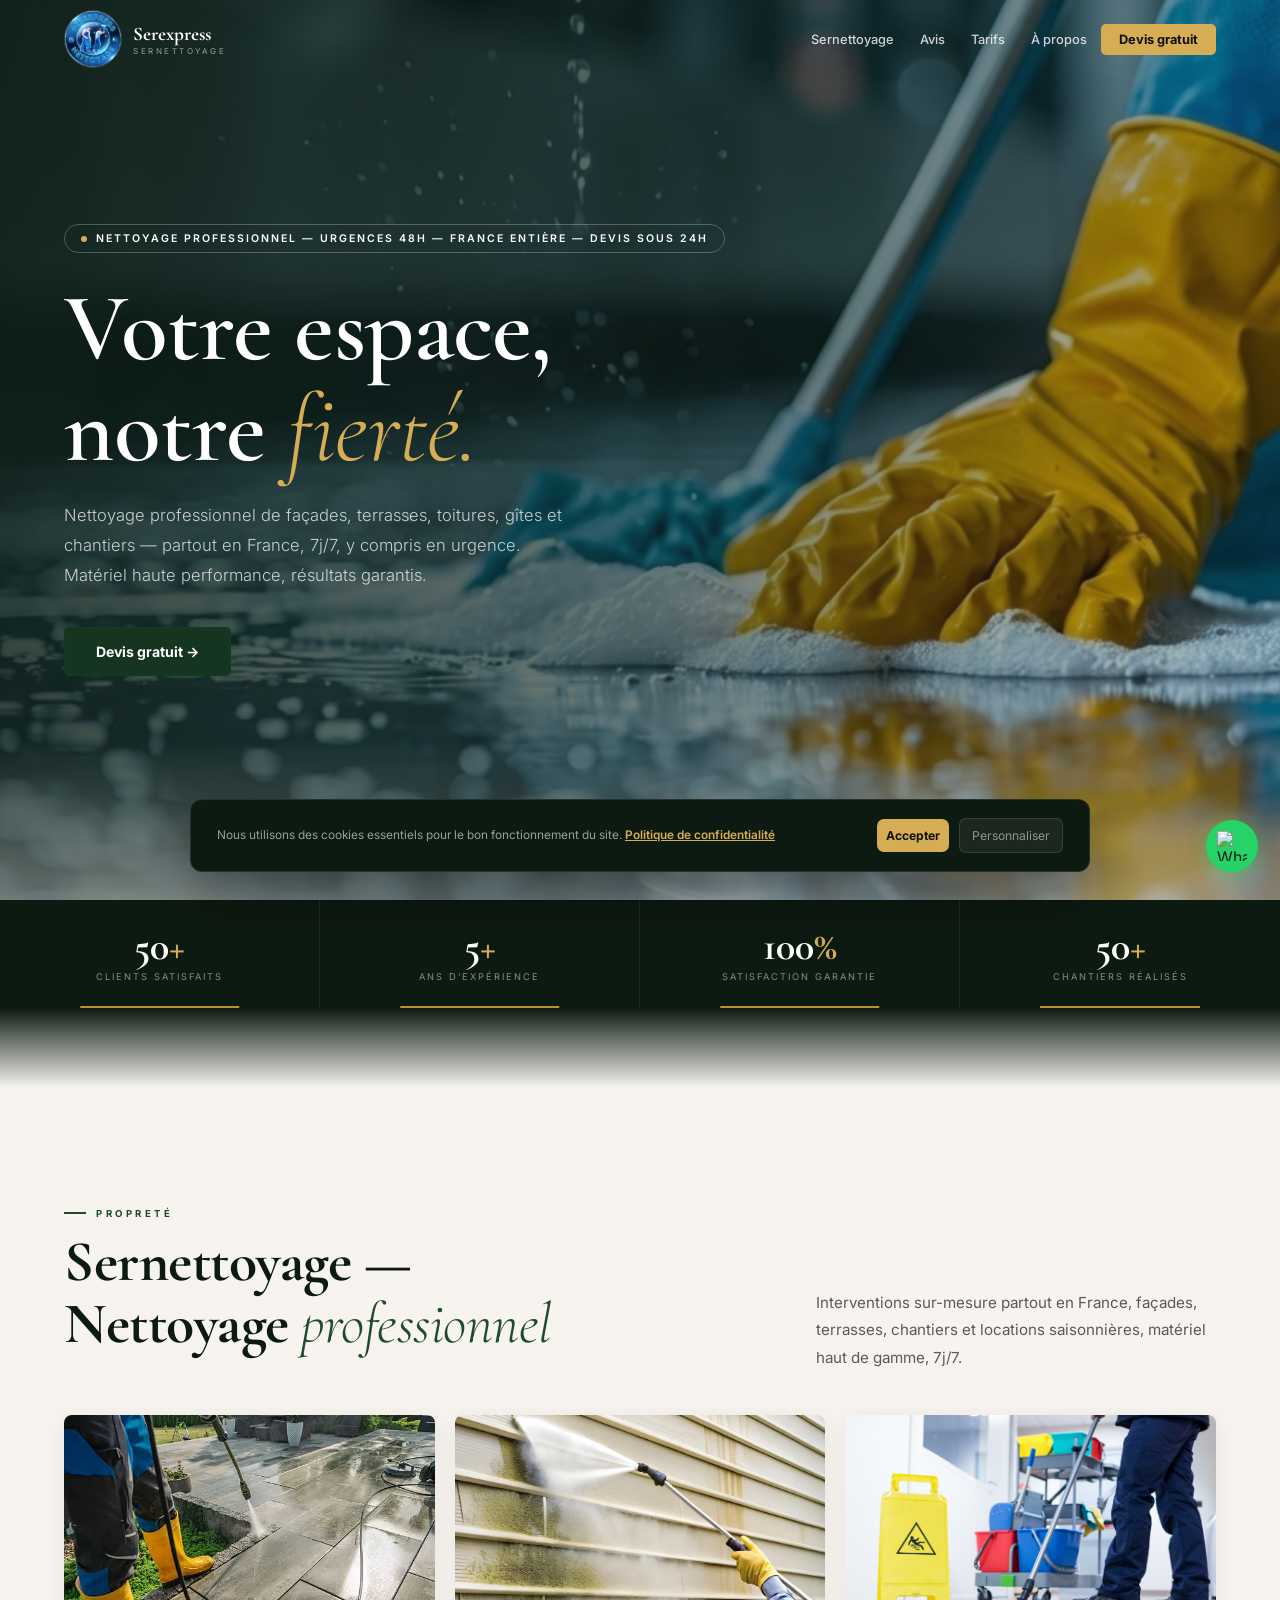
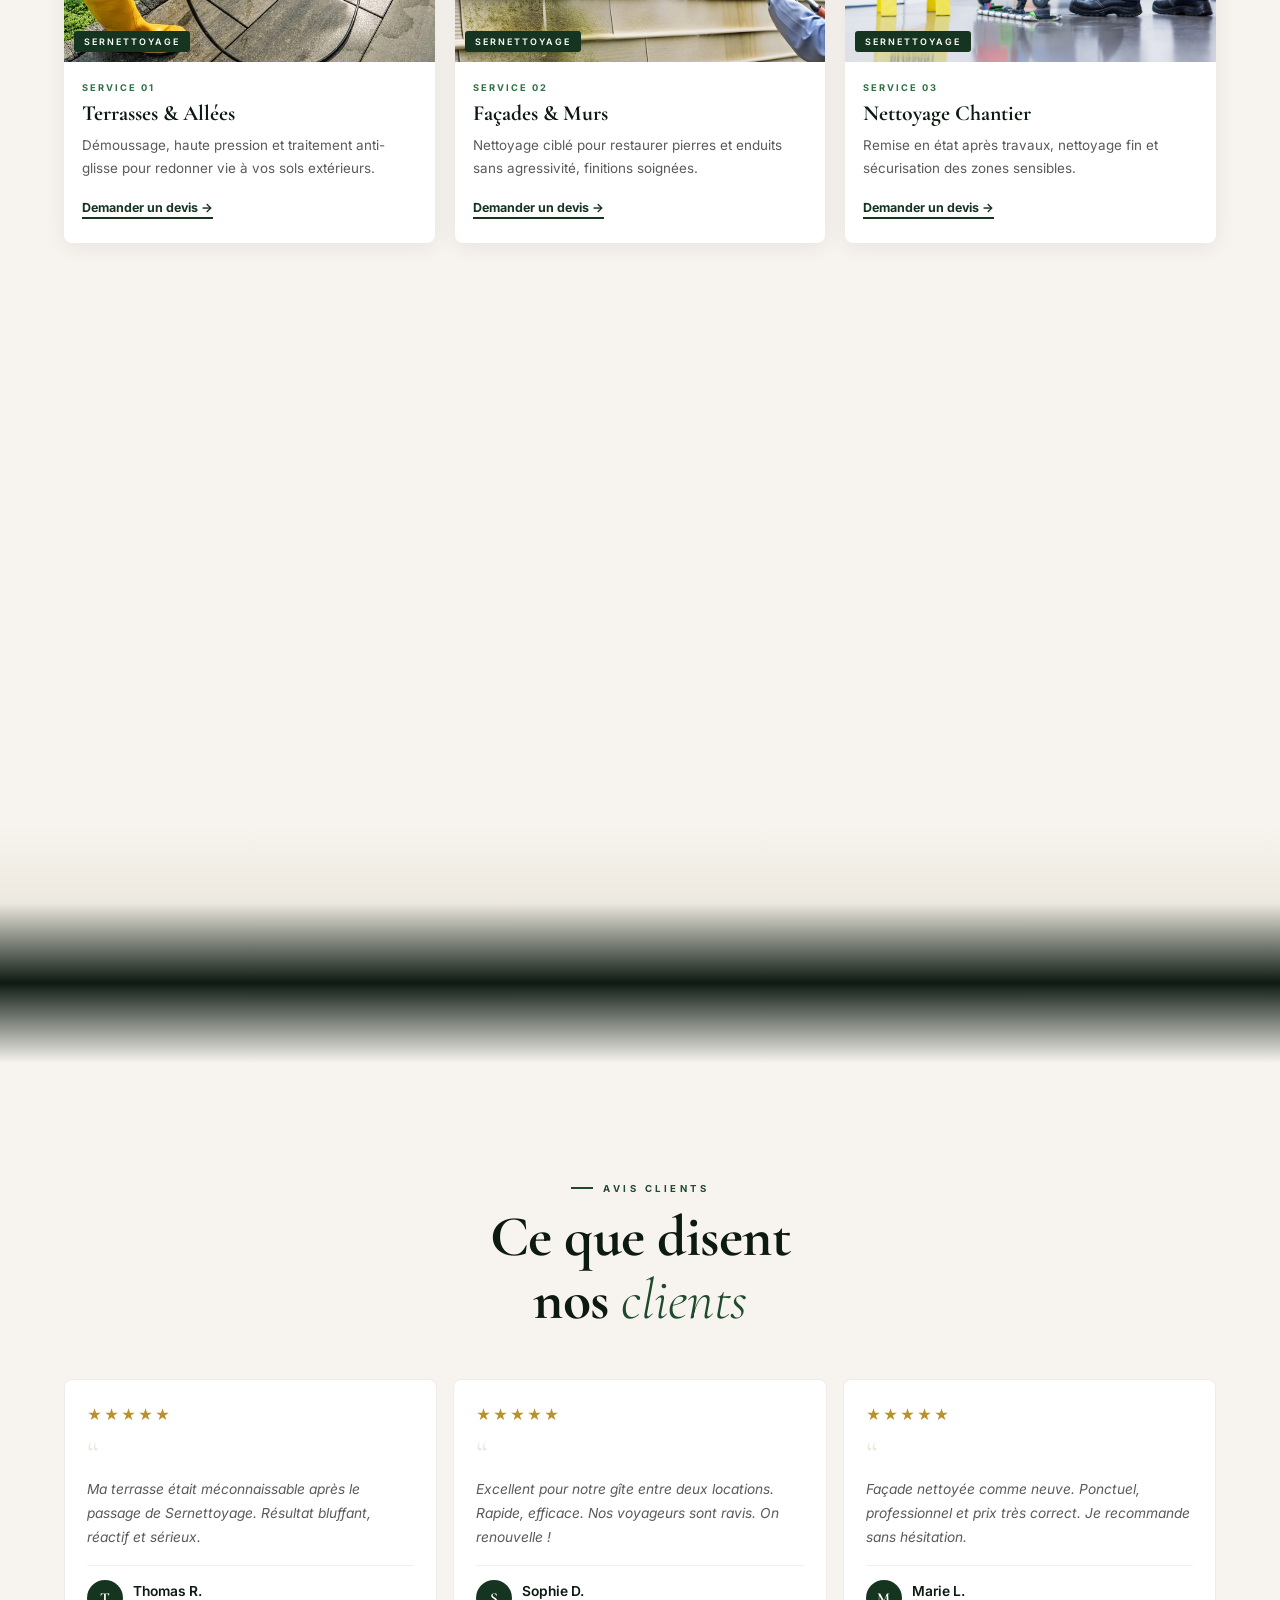
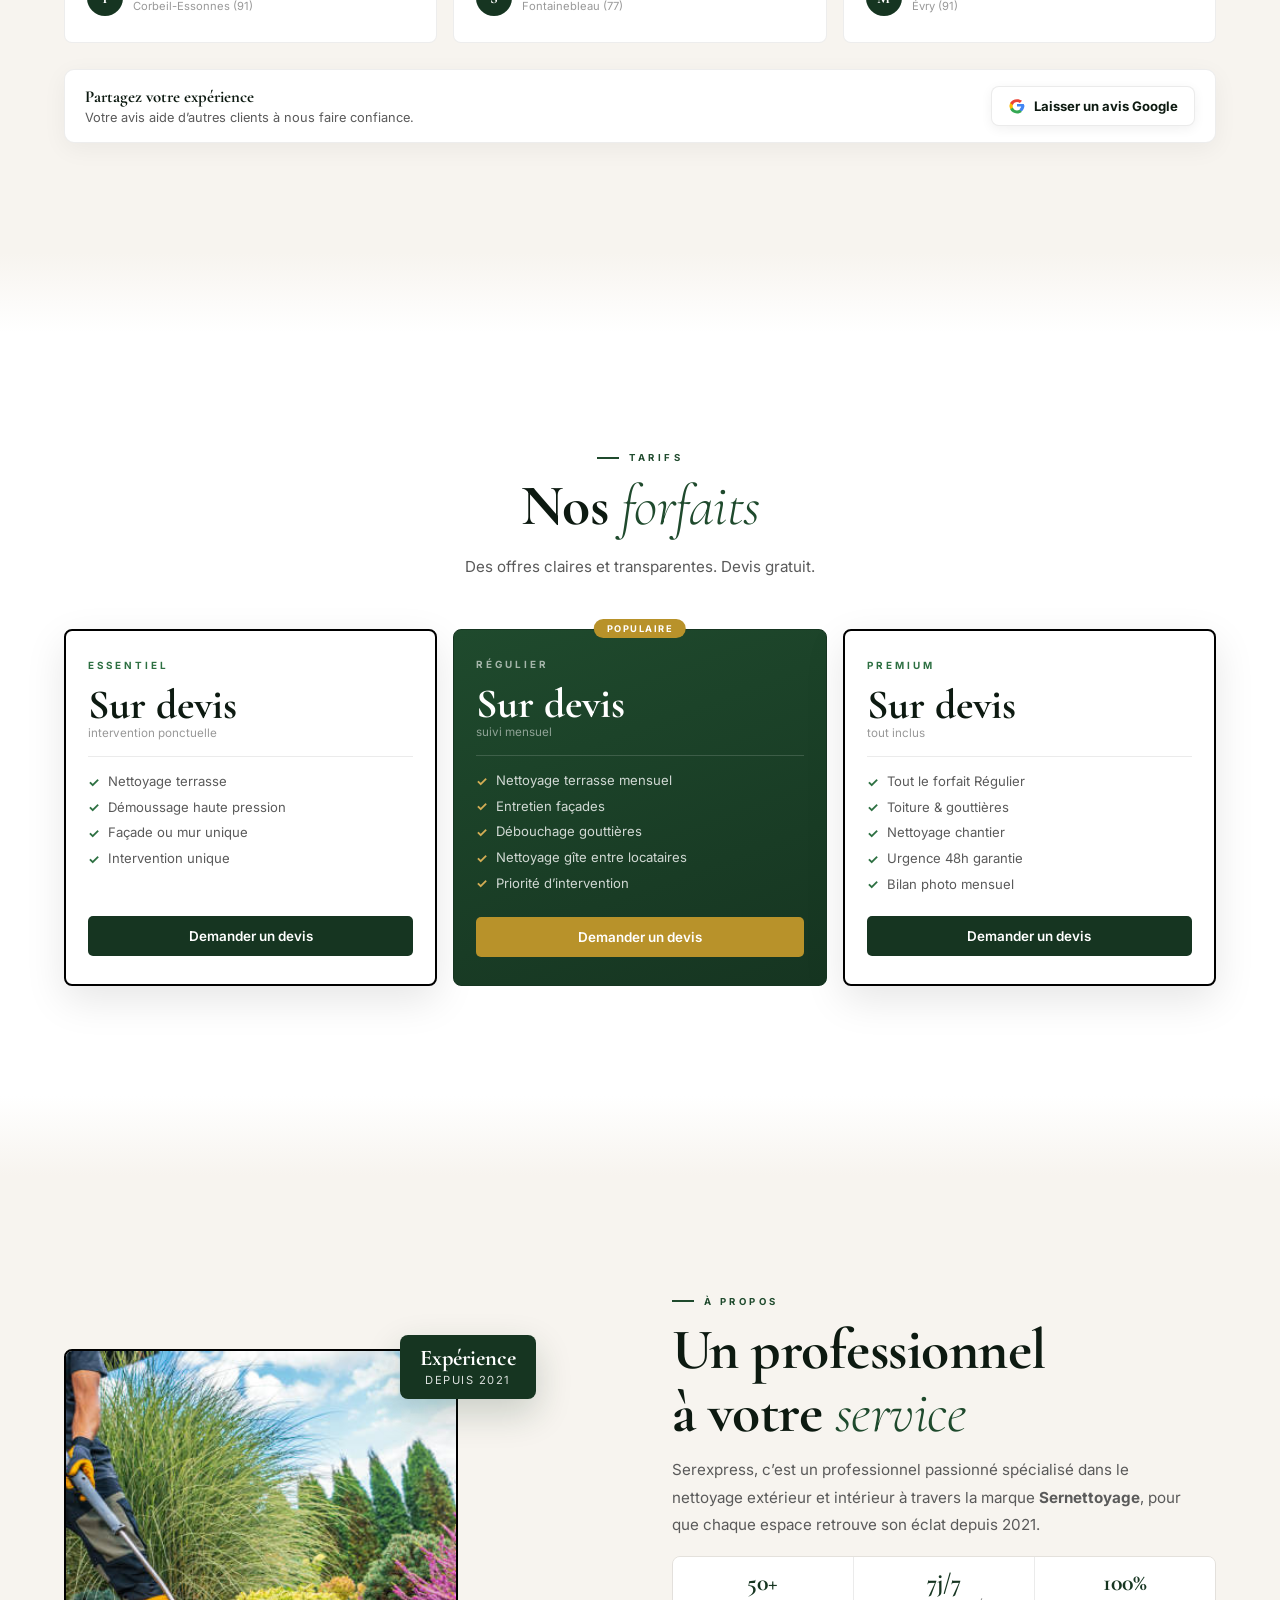
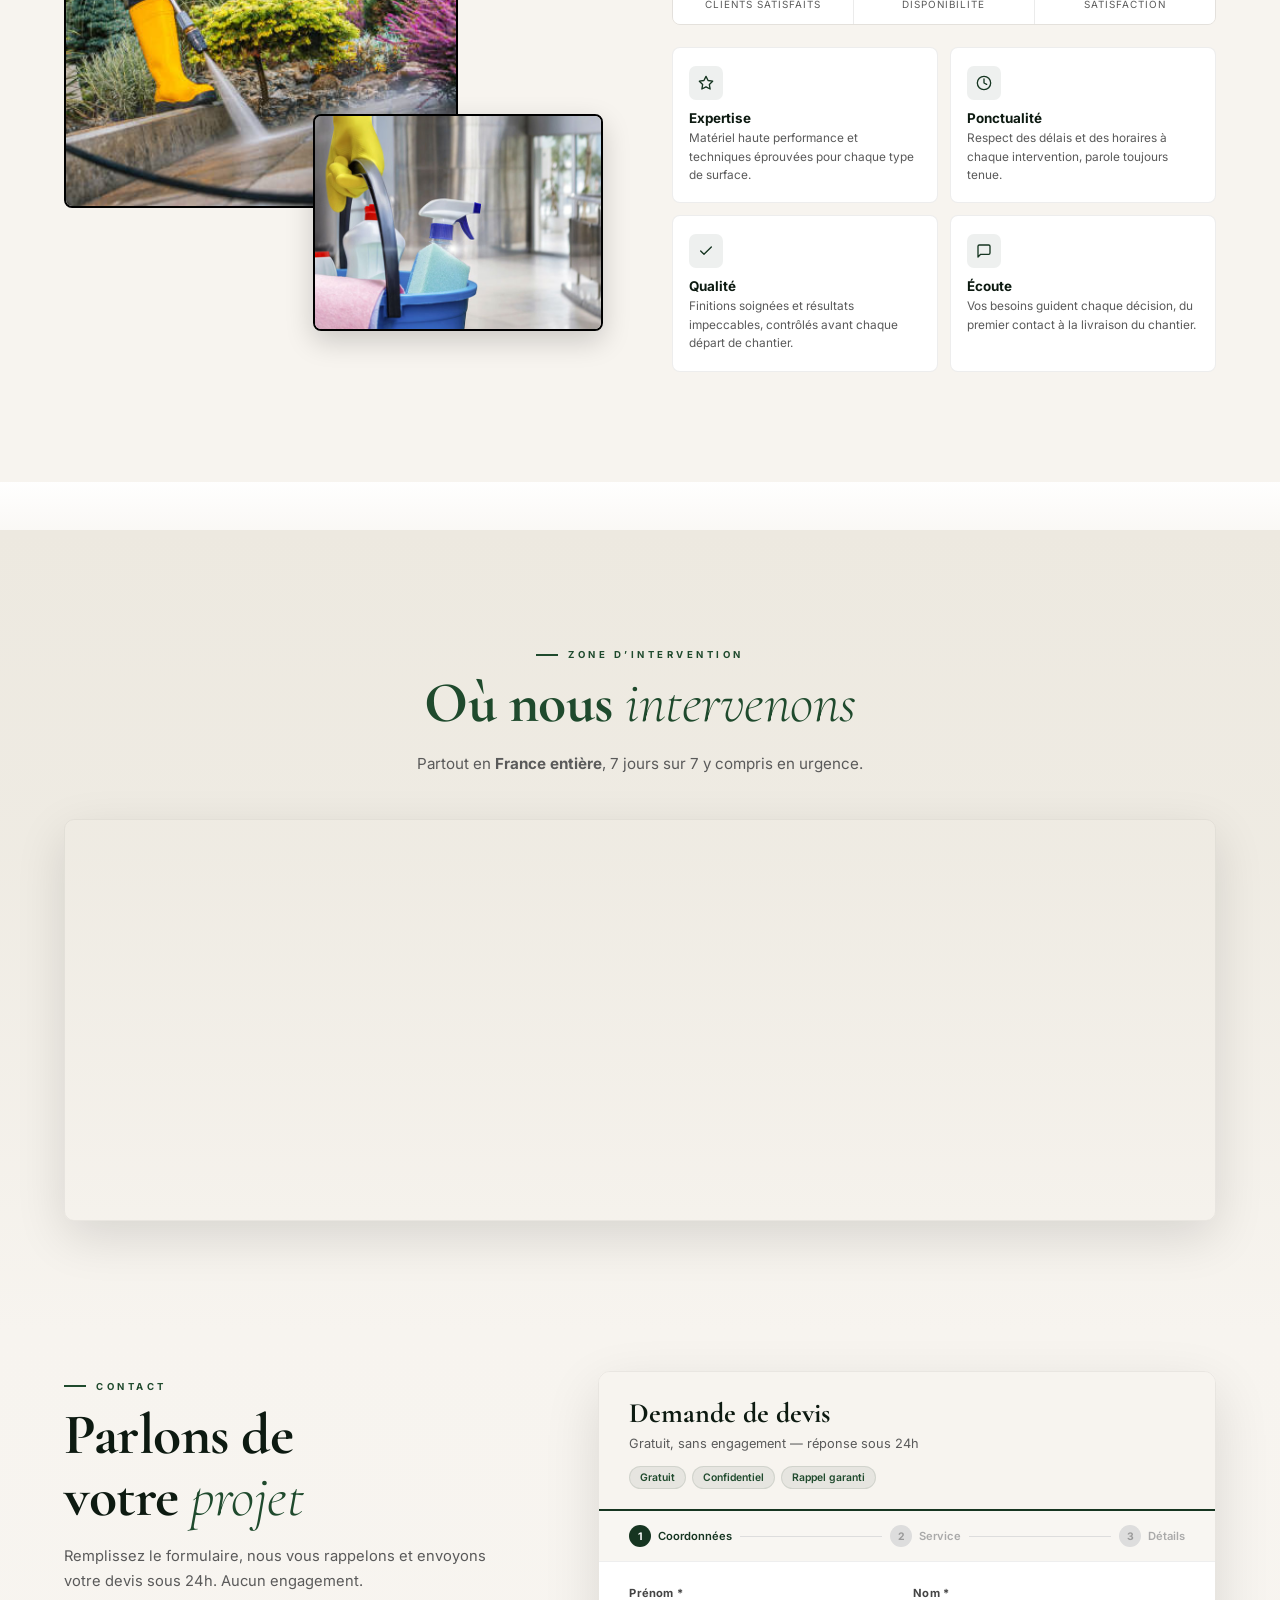
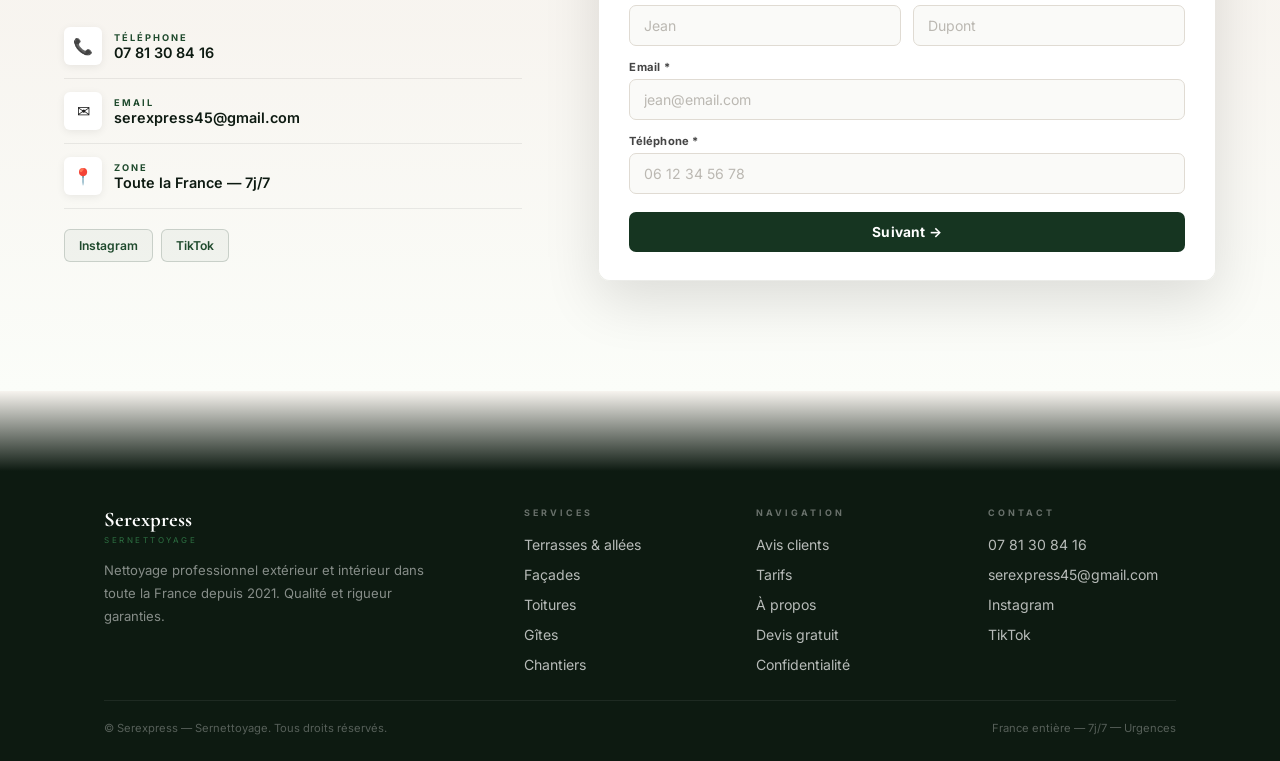
==== index.html @ b49c0e71 "Add files via upload" ====
<!DOCTYPE html>
<html lang="fr">
<head>
<meta charset="UTF-8">
<meta name="viewport" content="width=device-width, initial-scale=1.0">
<title>Sernettoyage — Nettoyage Professionnel | Serexpress</title>
<link rel="preconnect" href="https://fonts.googleapis.com">
<link href="https://fonts.googleapis.com/css2?family=Cormorant+Garamond:ital,wght@0,300;0,400;0,600;0,700;1,300;1,400;1,600&family=Inter:wght@300;400;500;600;700&display=swap" rel="stylesheet">
<link rel="stylesheet" href="styles.css">
</head>
<body>

<!-- COOKIE -->
<div id="ck">
  <p>Nous utilisons des cookies essentiels pour le bon fonctionnement du site. <a onclick="openRgpd()">Politique de confidentialit&#233;</a></p>
  <div class="ck-btns">
    <button class="ck-ok" onclick="acceptCk()">Accepter</button>
    <button class="ck-more" onclick="openRgpd()">Personnaliser</button>
  </div>
</div>

<!-- RGPD -->
<div id="rgpd">
  <div class="rbox">
    <button class="rclose" onclick="closeRgpd()">&#10005;</button>
    <h3>Politique de confidentialit&#233;</h3>
    <span class="rsub">Serexpress &mdash; Sernettoyage  </span>
    <div class="rsec">
      <h4>1. Qui sommes-nous</h4>
      <p><strong>Serexpress</strong> est une entreprise de nettoyage professionnel intervenant en France enti&#232;re sous la marque <strong>Sernettoyage</strong>. Contact&nbsp;: <strong>serexpress45@gmail.com</strong> &mdash; 07 81 30 84 16.</p>
    </div>
    <div class="rsec">
      <h4>2. Donn&#233;es collect&#233;es</h4>
      <p>Lorsque vous soumettez notre formulaire de devis, nous collectons les informations suivantes&nbsp;:</p>
      <ul>
        <li><strong>Nom &amp; pr&#233;nom</strong> &mdash; pour identifier votre demande</li>
        <li><strong>Adresse email</strong> &mdash; pour vous envoyer le devis et vous recontacter</li>
        <li><strong>Num&#233;ro de t&#233;l&#233;phone</strong> &mdash; pour vous rappeler dans les meilleurs d&#233;lais</li>
        <li><strong>Adresse du chantier</strong> &mdash; pour &#233;valuer le d&#233;placement et la prestation</li>
        <li><strong>Type de service, date souhait&#233;e, message</strong> &mdash; pour personnaliser votre devis</li>
      </ul>
      <p style="margin-top:8px">Ces donn&#233;es sont utilis&#233;es <strong>exclusivement</strong> pour traiter votre demande et vous recontacter. Elles ne sont <strong>jamais revendues ni partag&#233;es</strong> avec des tiers &#224; des fins commerciales ou publicitaires.</p>
    </div>
    <div class="rsec">
      <h4>3. Dur&#233;e de conservation</h4>
      <p>Vos donn&#233;es sont conserv&#233;es <strong>12 mois</strong> maximum apr&#232;s votre derni&#232;re interaction. En cas de prestation r&#233;alis&#233;e, elles peuvent &#234;tre conserv&#233;es jusqu&rsquo;&#224; <strong>3 ans</strong> pour des raisons contractuelles et comptables, conform&#233;ment &#224; la loi fran&#231;aise. Suppression sur simple demande.</p>
    </div>
    <div class="rsec">
      <h4>4. Cookies</h4>
      <div class="rrow">
        <div><b>Cookies essentiels</b><small>N&#233;cessaires au bon fonctionnement. Toujours actifs.</small></div>
        <label class="rtog"><input type="checkbox" checked disabled><span class="rtog-t"><span class="rtog-th"></span></span></label>
      </div>
      <div class="rrow">
        <div><b>Cookies analytiques</b><small>Mesure d&rsquo;audience anonyme pour am&#233;liorer le site.</small></div>
        <label class="rtog"><input type="checkbox" id="ck-analytics"><span class="rtog-t"><span class="rtog-th"></span></span></label>
      </div>
      <p style="font-size:.72rem;color:#bbb;margin-top:8px">Aucun cookie publicitaire ni de tracking tiers n&rsquo;est utilis&#233; sur ce site.</p>
    </div>
    <div class="rsec">
      <h4>5. Vos droits (RGPD)</h4>
      <p>Conform&#233;ment au R&#232;glement europ&#233;en 2016/679, vous disposez des droits suivants&nbsp;:</p>
      <ul>
        <li><strong>Acc&#232;s</strong> &mdash; obtenir une copie de vos donn&#233;es</li>
        <li><strong>Rectification</strong> &mdash; corriger des informations inexactes</li>
        <li><strong>Effacement</strong> &mdash; demander la suppression de vos donn&#233;es</li>
        <li><strong>Portabilit&#233;</strong> &mdash; recevoir vos donn&#233;es dans un format structur&#233;</li>
        <li><strong>Opposition</strong> &mdash; vous opposer au traitement pour motif l&#233;gitime</li>
      </ul>
      <p style="margin-top:8px">Pour exercer ces droits&nbsp;: <strong>serexpress45@gmail.com</strong>. En cas de litige, vous pouvez saisir la <strong>CNIL</strong> (cnil.fr).</p>
    </div>
    <button class="rsave" onclick="saveRgpd()">Enregistrer mes choix</button>
  </div>
</div>

<!-- WHATSAPP -->
<a id="wa" href="https://wa.me/33781308416" target="_blank" aria-label="WhatsApp">
  <img src="https://upload.wikimedia.org/wikipedia/commons/6/6b/WhatsApp.svg" alt="WhatsApp">
</a>

<!-- MENU MOBILE -->
<div id="mob">
  <div class="mob-links">
    <a href="#sernettoyage" onclick="closeMob()">Sernettoyage</a>
    <a href="#temoignages"  onclick="closeMob()">Avis clients</a>
    <div class="mob-divider"></div>
    <a href="#prix"         onclick="closeMob()">Tarifs</a>
    <a href="#apropos"      onclick="closeMob()">&#192; propos</a>
    <a href="#contact" class="mob-cta-link" onclick="closeMob()">Devis gratuit</a>
  </div>
  <div class="mob-bottom">
    <a href="https://www.instagram.com/SerNettoyage" target="_blank" rel="noopener">Instagram</a>
    <a href="https://www.tiktok.com/@SerNettoyage" target="_blank" rel="noopener">TikTok</a>
  </div>
</div>

<!-- NAV -->
<nav id="nav">
  <a class="n-logo" href="#hero">
    <div class="n-mark"><img src="a1ad2105-e284-467f-89ce-c6de68e0e595.jpeg" alt="Serexpress"></div>
    <div class="n-words"><b>Serexpress</b><small>Sernettoyage</small></div>
  </a>
  <ul class="n-links">
    <li><a href="#sernettoyage">Sernettoyage</a></li>
    <li><a href="#temoignages">Avis</a></li>
    <li><a href="#prix">Tarifs</a></li>
    <li><a href="#apropos">&#192; propos</a></li>
    <li><a href="#contact" class="n-cta">Devis gratuit</a></li>
  </ul>
  <button class="n-burger" id="burger" onclick="toggleMob()"><span></span><span></span><span></span></button>
</nav>

<!-- HERO -->
<section id="hero">
  <div class="h-fallback"></div>
  <div class="h-ov"></div>
  <div class="h-fade"></div>
  <div class="h-cnt">
    <div class="h-eyebrow"><div class="h-dot"></div>Nettoyage professionnel &mdash; Urgences 48h &mdash; France enti&#232;re &mdash; Devis sous 24h</div>
    <h1 class="h-h1">Votre espace,<br>notre <em>fiert&#233;.</em></h1>
    <p class="h-p">Nettoyage professionnel de fa&#231;ades, terrasses, toitures, g&#238;tes et chantiers &mdash; partout en France, 7j/7, y compris en urgence. Mat&#233;riel haute performance, r&#233;sultats garantis.</p>
    <div class="h-btns"><a href="#contact" class="btn-p">Devis gratuit &#8594;</a></div>
  </div>

</section>

<!-- STATS -->
<div class="stats-bar">
  <div class="stat rv"><div class="stat-n" data-target="50">0<span>+</span></div><div class="stat-l">Clients satisfaits</div></div>
  <div class="stat rv d1"><div class="stat-n" data-target="5">0<span>+</span></div><div class="stat-l">Ans d&rsquo;exp&#233;rience</div></div>
  <div class="stat rv d2"><div class="stat-n" data-target="100">0<span>%</span></div><div class="stat-l">Satisfaction garantie</div></div>
  <div class="stat rv d3"><div class="stat-n" data-target="50">0<span>+</span></div><div class="stat-l">Chantiers r&#233;alis&#233;s</div></div>
</div>
<div class="div-dark-to-cream"></div>

<!-- SERVICES -->
<section id="sernettoyage" class="sec">
  <div class="sj-head">
    <div>
      <p class="ey rv">Propret&#233;</p>
      <h2 class="sh2 rv d1">Sernettoyage &mdash;<br>Nettoyage <em>professionnel</em></h2>
    </div>
    <p class="sp rv d2" style="margin:0;max-width:400px">Interventions sur-mesure partout en France, fa&#231;ades, terrasses, chantiers et locations saisonni&#232;res, mat&#233;riel haut de gamme, 7j/7.</p>
  </div>
  <div class="sj-grid">
    <div class="sj-card rv d1">
      <div class="sj-img"><img src="01.webp" alt="Terrasses"><span class="sj-tag">Sernettoyage</span></div>
      <div class="sj-body"><div class="sj-num">Service 01</div><h3>Terrasses &amp; All&#233;es</h3><p>D&#233;moussage, haute pression et traitement anti-glisse pour redonner vie &#224; vos sols ext&#233;rieurs.</p><a href="#contact" class="sj-link">Demander un devis &#8594;</a></div>
    </div>
    <div class="sj-card rv d2">
      <div class="sj-img"><img src="net3.webp" alt="Fa&#231;ades"><span class="sj-tag">Sernettoyage</span></div>
      <div class="sj-body"><div class="sj-num">Service 02</div><h3>Fa&#231;ades &amp; Murs</h3><p>Nettoyage cibl&#233; pour restaurer pierres et enduits sans agressivit&#233;, finitions soign&#233;es.</p><a href="#contact" class="sj-link">Demander un devis &#8594;</a></div>
    </div>
    <div class="sj-card rv d3">
      <div class="sj-img"><img src="net1.jpeg" alt="Chantier"><span class="sj-tag">Sernettoyage</span></div>
      <div class="sj-body"><div class="sj-num">Service 03</div><h3>Nettoyage Chantier</h3><p>Remise en &#233;tat apr&#232;s travaux, nettoyage fin et s&#233;curisation des zones sensibles.</p><a href="#contact" class="sj-link">Demander un devis &#8594;</a></div>
    </div>
    <div class="sj-card rv d1">
      <div class="sj-img"><img src="04.webp" alt="G&#238;te"><span class="sj-tag">Sernettoyage</span></div>
      <div class="sj-body"><div class="sj-num">Service 04</div><h3>Nettoyage de G&#238;te</h3><p>Entre deux locations, nettoyage rapide et complet pour accueillir vos voyageurs dans les meilleures conditions.</p><a href="#contact" class="sj-link">Demander un devis &#8594;</a></div>
    </div>
    <div class="sj-card rv d2">
      <div class="sj-img"><img src="05.jpg" alt="Toiture"><span class="sj-tag">Sernettoyage</span></div>
      <div class="sj-body"><div class="sj-num">Service 05</div><h3>Toitures &amp; Goutti&#232;res</h3><p>D&#233;moussage, nettoyage et d&#233;bouchage de goutti&#232;res pour prot&#233;ger votre bien dans la dur&#233;e.</p><a href="#contact" class="sj-link">Demander un devis &#8594;</a></div>
    </div>
    <div class="sj-card rv d3">
      <div class="sj-img"><img src="06.jpg" alt="Urgence"><span class="sj-tag">Sernettoyage</span></div>
      <div class="sj-body"><div class="sj-num">Service 06</div><h3>Intervention Urgence</h3><p>D&#233;g&#226;ts, sinistres, remise en &#233;tat express&nbsp;: intervention en priorit&#233; pour traiter votre situation.</p><a href="#contact" class="sj-link">Demander un devis &#8594;</a></div>
    </div>
  </div>
</section>

<div class="div-cream-to-cream2"></div><div class="div-cream2-to-dark"></div><div class="div-dark-to-cream"></div>

<!-- TEMOIGNAGES -->
<section id="temoignages" class="sec">
  <div style="text-align:center">
    <p class="ey rv" style="justify-content:center">Avis clients</p>
    <h2 class="sh2 rv d1">Ce que disent<br>nos <em>clients</em></h2>

  </div>
  <div class="temo-grid">
    <div class="temo-card rv d1"><div class="stars">&#9733;&#9733;&#9733;&#9733;&#9733;</div><div class="temo-q">&#8220;</div><p class="temo-text">Ma terrasse &#233;tait m&#233;connaissable apr&#232;s le passage de Sernettoyage. R&#233;sultat bluffant, r&#233;actif et s&#233;rieux.</p><div class="temo-author"><div class="temo-av">T</div><div><div class="temo-name">Thomas R.</div><div class="temo-loc">Corbeil-Essonnes (91)</div></div></div></div>
    <div class="temo-card rv d2"><div class="stars">&#9733;&#9733;&#9733;&#9733;&#9733;</div><div class="temo-q">&#8220;</div><p class="temo-text">Excellent pour notre g&#238;te entre deux locations. Rapide, efficace. Nos voyageurs sont ravis. On renouvelle&nbsp;!</p><div class="temo-author"><div class="temo-av">S</div><div><div class="temo-name">Sophie D.</div><div class="temo-loc">Fontainebleau (77)</div></div></div></div>
    <div class="temo-card rv d3"><div class="stars">&#9733;&#9733;&#9733;&#9733;&#9733;</div><div class="temo-q">&#8220;</div><p class="temo-text">Fa&#231;ade nettoy&#233;e comme neuve. Ponctuel, professionnel et prix tr&#232;s correct. Je recommande sans h&#233;sitation.</p><div class="temo-author"><div class="temo-av">M</div><div><div class="temo-name">Marie L.</div><div class="temo-loc">&#201;vry (91)</div></div></div></div>
  </div>
  <div class="temo-cta rv d3">
    <div><h4>Partagez votre exp&#233;rience</h4><p>Votre avis aide d&rsquo;autres clients &#224; nous faire confiance.</p></div>
    <a class="g-btn" href="https://search.google.com/local/writereview?placeid=ChIJ5SCypJZ_5UcRmee9CE_3Wgg" target="_blank" rel="noopener">
      <svg viewBox="0 0 24 24" fill="none"><path d="M21.35 11.1c0-.65-.06-1.28-.18-1.88H12v3.56h5.64c-.24 1.3-.96 2.4-2.06 3.12v2.6h3.33c1.95-1.8 3.08-4.44 3.08-7.4z" fill="#4285F4"/><path d="M12 22c2.7 0 4.96-.9 6.62-2.44l-3.33-2.6c-.93.62-2.12.99-3.29.99-2.53 0-4.68-1.7-5.44-3.99H2.9v2.5C4.52 19.9 8.02 22 12 22z" fill="#34A853"/><path d="M6.56 13.97a6.02 6.02 0 010-3.94V7.53H2.9a9.98 9.98 0 000 8.94l3.66-2.5z" fill="#FBBC05"/><path d="M12 6.5c1.47 0 2.8.5 3.84 1.48l2.88-2.88C16.95 3.7 14.7 3 12 3 8.02 3 4.52 5.1 2.9 7.97l3.66 2.53C7.32 8.2 9.47 6.5 12 6.5z" fill="#EA4335"/></svg>
      Laisser un avis Google
    </a>
  </div>
</section>

<div class="div-cream-to-white"></div>

<!-- PRIX -->
<section id="prix" class="sec">
  <div style="text-align:center">
    <p class="ey rv" style="justify-content:center">Tarifs</p>
    <h2 class="sh2 rv d1">Nos <em>forfaits</em></h2>
    <p class="sp rv d2" style="margin:0 auto;text-align:center">Des offres claires et transparentes. Devis gratuit.</p>
  </div>
  <div class="prix-grid">
    <div class="prix-card rv d1">
      <div class="prix-name">Essentiel</div><div class="prix-price">Sur devis</div><div class="prix-period">intervention ponctuelle</div><div class="prix-sep"></div>
      <ul class="prix-list"><li>Nettoyage terrasse</li><li>D&#233;moussage haute pression</li><li>Fa&#231;ade ou mur unique</li><li>Intervention unique</li></ul>
      <a href="#contact" class="prix-btn dark">Demander un devis</a>
    </div>
    <div class="prix-card featured rv d2">
      <div class="prix-badge">Populaire</div>
      <div class="prix-name">R&#233;gulier</div><div class="prix-price">Sur devis</div><div class="prix-period">suivi mensuel</div><div class="prix-sep"></div>
      <ul class="prix-list"><li>Nettoyage terrasse mensuel</li><li>Entretien fa&#231;ades</li><li>D&#233;bouchage goutti&#232;res</li><li>Nettoyage g&#238;te entre locataires</li><li>Priorit&#233; d&rsquo;intervention</li></ul>
      <a href="#contact" class="prix-btn gold">Demander un devis</a>
    </div>
    <div class="prix-card rv d3">
      <div class="prix-name">Premium</div><div class="prix-price">Sur devis</div><div class="prix-period">tout inclus</div><div class="prix-sep"></div>
      <ul class="prix-list"><li>Tout le forfait R&#233;gulier</li><li>Toiture &amp; goutti&#232;res</li><li>Nettoyage chantier</li><li>Urgence 48h garantie</li><li>Bilan photo mensuel</li></ul>
      <a href="#contact" class="prix-btn dark">Demander un devis</a>
    </div>
  </div>
</section>

<div class="div-white-to-cream"></div>

<!-- A PROPOS -->
<section id="apropos" class="sec">
  <div class="ap-layout">
    <div class="rv">
      <div class="ap-imgs">
        <div class="ap-badge"><strong>Exp&#233;rience</strong><span>Depuis 2021</span></div>
        <div class="ap-main"><img src="apropos 1.jpg" alt="Equipe Serexpress"></div>
        <div class="ap-float"><img src="a propos.jpg" alt="Nettoyage professionnel"></div>
      </div>
    </div>
    <div class="rv d2">
      <p class="ey">&#192; propos</p>
      <h2 class="sh2" style="margin:0">Un professionnel<br>&#224; votre <em>service</em></h2>
      <p class="sp" style="margin-top:12px">Serexpress, c&rsquo;est un professionnel passionn&#233; sp&#233;cialis&#233; dans le nettoyage ext&#233;rieur et int&#233;rieur &#224; travers la marque <strong>Sernettoyage</strong>, pour que chaque espace retrouve son &#233;clat depuis 2021.</p>
      <div class="ap-kpis">
        <div class="ap-kpi"><strong>50+</strong><span>Clients satisfaits</span></div>
        <div class="ap-kpi"><strong>7j/7</strong><span>Disponibilit&#233;</span></div>
        <div class="ap-kpi"><strong>100%</strong><span>Satisfaction</span></div>
      </div>
      <div class="ap-vals" style="margin-top:22px">
        <div class="ap-v rv d2">
          <div class="ap-v-icon"><svg viewBox="0 0 24 24"><path d="M12 2L15.09 8.26L22 9.27L17 14.14L18.18 21.02L12 17.77L5.82 21.02L7 14.14L2 9.27L8.91 8.26L12 2Z"/></svg></div>
          <h4>Expertise</h4><p>Mat&#233;riel haute performance et techniques &#233;prouv&#233;es pour chaque type de surface.</p>
        </div>
        <div class="ap-v rv d3">
          <div class="ap-v-icon"><svg viewBox="0 0 24 24"><circle cx="12" cy="12" r="10"/><polyline points="12 6 12 12 16 14"/></svg></div>
          <h4>Ponctualit&#233;</h4><p>Respect des d&#233;lais et des horaires &#224; chaque intervention, parole toujours tenue.</p>
        </div>
        <div class="ap-v rv d2">
          <div class="ap-v-icon"><svg viewBox="0 0 24 24"><polyline points="20 6 9 17 4 12"/></svg></div>
          <h4>Qualit&#233;</h4><p>Finitions soign&#233;es et r&#233;sultats impeccables, contr&#244;l&#233;s avant chaque d&#233;part de chantier.</p>
        </div>
        <div class="ap-v rv d3">
          <div class="ap-v-icon"><svg viewBox="0 0 24 24"><path d="M21 15a2 2 0 01-2 2H7l-4 4V5a2 2 0 012-2h14a2 2 0 012 2z"/></svg></div>
          <h4>&#201;coute</h4><p>Vos besoins guident chaque d&#233;cision, du premier contact &#224; la livraison du chantier.</p>
        </div>
      </div>
    </div>
  </div>
</section>

<div class="div-subtle"></div>

<!-- LOCALISATION -->
<section id="localisation" class="sec">
  <div style="text-align:center">
    <p class="ey rv" style="justify-content:center">Zone d&rsquo;intervention</p>
    <h2 class="sh2 rv d1">O&#249; nous <em>intervenons</em></h2>
    <p class="sp rv d2" style="margin:0 auto;text-align:center">Partout en <strong>France enti&#232;re</strong>, 7 jours sur 7 y compris en urgence.</p>
  </div>
  <div class="map-wrap rv d3"><iframe src="https://www.google.com/maps?q=France&output=embed" allowfullscreen="" loading="lazy" referrerpolicy="no-referrer-when-downgrade"></iframe></div>
</section>

<!-- CONTACT -->
<section id="contact" class="sec" style="padding-top:40px">
  <div class="ct-layout">
    <div class="rv">
      <p class="ey">Contact</p>
      <h2 class="sh2">Parlons de<br>votre <em>projet</em></h2>
      <p style="font-size:.92rem;color:var(--muted);line-height:1.7;margin-bottom:4px">Remplissez le formulaire, nous vous rappelons et envoyons votre devis sous 24h. Aucun engagement.</p>
      <div class="ct-info">
        <div class="ct-row"><div class="ct-ic">&#128222;</div><div><div class="ct-lbl">T&#233;l&#233;phone</div><div class="ct-val">07 81 30 84 16</div></div></div>
        <div class="ct-row"><div class="ct-ic">&#9993;</div><div><div class="ct-lbl">Email</div><div class="ct-val">serexpress45@gmail.com</div></div></div>
        <div class="ct-row"><div class="ct-ic">&#128205;</div><div><div class="ct-lbl">Zone</div><div class="ct-val">Toute la France &mdash; 7j/7</div></div></div>
      </div>
      <div class="soc-row">
        <a class="soc" href="https://www.instagram.com/SerNettoyage" target="_blank" rel="noopener">Instagram</a>
        <a class="soc" href="https://www.tiktok.com/@SerNettoyage" target="_blank" rel="noopener">TikTok</a>
      </div>
    </div>

    <div class="rv d2">
      <div class="form-wrap">
        <!-- Header -->
        <div class="form-head">
          <h3>Demande de devis</h3>
          <p>Gratuit, sans engagement &mdash; r&#233;ponse sous 24h</p>
          <div class="fh-tags">
            <span class="fh-tag">Gratuit</span>
            <span class="fh-tag">Confidentiel</span>
            <span class="fh-tag">Rappel garanti</span>
          </div>
        </div>
        <!-- Steps indicator -->
        <div class="form-stps">
          <div class="fs"><div class="fs-n on" id="fsn1">1</div><span class="fs-l on" id="fsl1">Coordonn&#233;es</span></div>
          <div class="fs-sep" id="fsep1"></div>
          <div class="fs"><div class="fs-n" id="fsn2">2</div><span class="fs-l" id="fsl2">Service</span></div>
          <div class="fs-sep" id="fsep2"></div>
          <div class="fs"><div class="fs-n" id="fsn3">3</div><span class="fs-l" id="fsl3">D&#233;tails</span></div>
        </div>
        <!-- Body -->
        <div class="form-body">
          <div id="fForm">
            <!-- JS compat (masqu&#233;) -->
            <div style="display:none">
              <div class="steps-track"><div class="step-dot active" id="sd1">1</div><div class="step-line" id="sl1"></div><div class="step-dot" id="sd2">2</div><div class="step-line" id="sl2"></div><div class="step-dot" id="sd3">3</div></div>
              <div class="steps-labels"><span class="slbl active" id="slbl1">1</span><span class="slbl" id="slbl2">2</span><span class="slbl" id="slbl3">3</span></div>
            </div>

            <!-- Etape 1 -->
            <div class="step-panel active" id="sp1">
              <div class="frow">
                <div class="fld"><label>Pr&#233;nom *</label><input class="inp" type="text" id="f_prenom" placeholder="Jean" autocomplete="given-name"></div>
                <div class="fld"><label>Nom *</label><input class="inp" type="text" id="f_nom" placeholder="Dupont" autocomplete="family-name"></div>
              </div>
              <div class="fld"><label>Email *</label><input class="inp" type="email" id="f_email" placeholder="jean@email.com" autocomplete="email"></div>
              <div class="fld"><label>T&#233;l&#233;phone *</label><input class="inp" type="tel" id="f_tel" placeholder="06 12 34 56 78" autocomplete="tel"></div>
              <div class="step-btns"><button class="btn-nxt" onclick="goStep(2)">Suivant &#8594;</button></div>
            </div>

            <!-- Etape 2 -->
            <div class="step-panel" id="sp2">
              <div class="fld" style="margin-bottom:10px"><label>Service souhait&#233; *</label></div>
              <div class="srv-list">
                <div class="srv-item" onclick="pickSrv(this,'Terrasses et all\u00e9es')"><div class="srv-item-left"><div class="srv-item-dot"></div><span class="srv-item-name">Terrasses &amp; All&#233;es</span></div><span class="srv-item-tag">Ext&#233;rieur</span></div>
                <div class="srv-item" onclick="pickSrv(this,'Fa\u00e7ades et murs')"><div class="srv-item-left"><div class="srv-item-dot"></div><span class="srv-item-name">Fa&#231;ades &amp; Murs</span></div><span class="srv-item-tag">Ext&#233;rieur</span></div>
                <div class="srv-item" onclick="pickSrv(this,'Nettoyage chantier')"><div class="srv-item-left"><div class="srv-item-dot"></div><span class="srv-item-name">Nettoyage apr&#232;s chantier</span></div><span class="srv-item-tag">Chantier</span></div>
                <div class="srv-item" onclick="pickSrv(this,'Nettoyage g\u00eete ou location')"><div class="srv-item-left"><div class="srv-item-dot"></div><span class="srv-item-name">G&#238;te &amp; Location saisonni&#232;re</span></div><span class="srv-item-tag">Int&#233;rieur</span></div>
                <div class="srv-item" onclick="pickSrv(this,'Toiture et goutti\u00e8res')"><div class="srv-item-left"><div class="srv-item-dot"></div><span class="srv-item-name">Toiture &amp; Goutti&#232;res</span></div><span class="srv-item-tag">Ext&#233;rieur</span></div>
                <div class="srv-item" onclick="pickSrv(this,'Urgence')"><div class="srv-item-left"><div class="srv-item-dot"></div><span class="srv-item-name">Intervention urgente</span></div><span class="srv-item-tag">Prioritaire</span></div>
              </div>
              <input type="hidden" id="f_service">
              <div class="fld"><label>Adresse du chantier</label><input class="inp" type="text" id="f_adresse" placeholder="15 rue des Lilas, 91000 Evry"></div>
              <div class="fld"><label>Date souhait&#233;e</label><div class="date-wrap"><input class="inp" type="date" id="f_date"></div></div>
              <div class="urg-row" id="urgRow">
                <div><b>Intervention urgente</b><small>Cocher pour &#234;tre prioris&#233;</small></div>
                <label class="tog" onclick="event.stopPropagation()"><input type="checkbox" id="f_urgence_switch" onchange="this.closest('.urg-row').classList.toggle('on',this.checked)"><span class="tog-t"><span class="tog-th"></span></span></label>
              </div>
              <div class="step-btns">
                <button class="btn-bk" onclick="goStep(1)">&#8592;</button>
                <button class="btn-nxt" onclick="goStep(3)">Suivant &#8594;</button>
              </div>
            </div>

            <!-- Etape 3 -->
            <div class="step-panel" id="sp3">
              <div class="fld"><label>D&#233;crivez votre besoin</label><textarea class="inp" id="f_message" placeholder="Superficie approximative, acc&#232;s, &#233;tat actuel du chantier..."></textarea></div>
              <div class="fld"><label>Comment nous avez-vous trouv&#233;s ?</label>
                <select class="inp" id="f_source">
                  <option value="">S&#233;lectionnez...</option>
                  <option value="Bouche a oreille">Bouche &#224; oreille</option>
                  <option value="Google">Google</option>
                  <option value="Reseaux sociaux">R&#233;seaux sociaux</option>
                  <option value="Autre">Autre</option>
                </select>
              </div>
              <div class="step-btns" style="margin-bottom:16px"><button class="btn-bk" onclick="goStep(2)">&#8592;</button></div>
              <button id="sendBtn" onclick="sendMail()"><span id="sendTxt">Envoyer ma demande</span></button>
              <p class="fnote">Donn&#233;es confidentielles. En soumettant ce formulaire vous acceptez notre <a onclick="openRgpd()">politique de confidentialit&#233;</a>.</p>
            </div>
          </div>
          <div id="fOk">
            <div class="fok-ic">&#9989;</div>
            <h3>Demande re&#231;ue !</h3>
            <p>Nous vous contactons dans les <strong>24 heures</strong> avec votre devis.<br>Merci &mdash; Serexpress.</p>
          </div>
        </div>
      </div>
    </div>
  </div>
</section>

<div class="div-cream-to-dark"></div>

<!-- FOOTER -->
<footer>
  <div class="ft-inner">
    <div class="ft-grid">
      <div class="ft-brand">
        <div class="ft-logo"><b>Serexpress</b><small>Sernettoyage</small></div>
        <p>Nettoyage professionnel ext&#233;rieur et int&#233;rieur dans toute la France depuis 2021. Qualit&#233; et rigueur garanties.</p>
      </div>
      <div class="ft-col"><h5>Services</h5><ul>
        <li><a href="#sernettoyage">Terrasses &amp; all&#233;es</a></li>
        <li><a href="#sernettoyage">Fa&#231;ades</a></li>
        <li><a href="#sernettoyage">Toitures</a></li>
        <li><a href="#sernettoyage">G&#238;tes</a></li>
        <li><a href="#sernettoyage">Chantiers</a></li>
      </ul></div>
      <div class="ft-col"><h5>Navigation</h5><ul>
        <li><a href="#temoignages">Avis clients</a></li>
        <li><a href="#prix">Tarifs</a></li>
        <li><a href="#apropos">&#192; propos</a></li>
        <li><a href="#contact">Devis gratuit</a></li>
        <li><a onclick="openRgpd();return false" href="#">Confidentialit&#233;</a></li>
      </ul></div>
      <div class="ft-col"><h5>Contact</h5><ul>
        <li><a href="tel:+33781308416">07 81 30 84 16</a></li>
        <li><a href="mailto:serexpress45@gmail.com">serexpress45@gmail.com</a></li>
        <li><a href="https://www.instagram.com/SerNettoyage" target="_blank" rel="noopener">Instagram</a></li>
        <li><a href="https://www.tiktok.com/@SerNettoyage" target="_blank" rel="noopener">TikTok</a></li>
      </ul></div>
    </div>
    <div class="ft-btm">
      <p>&copy; Serexpress &mdash; Sernettoyage. Tous droits r&#233;serv&#233;s.</p>
      <p>France enti&#232;re &mdash; 7j/7 &mdash; Urgences</p>
    </div>
  </div>
</footer>

<div id="page-trans-overlay" aria-hidden="true"></div>
<script src="script.js"></script>
</body>
</html>
---- styles.css ----
*,*::before,*::after{box-sizing:border-box;margin:0;padding:0}
html{scroll-behavior:smooth;-webkit-text-size-adjust:100%}
body{font-family:'Inter',sans-serif;color:#1c1c1c;overflow-x:hidden}
a{text-decoration:none;color:inherit}
button{font-family:'Inter',sans-serif;cursor:pointer;border:none;background:none}
:root{
  --g1:#163521;--g2:#1f4a2d;--g3:#2d7042;--g4:#4a9460;
  --gold:#b8922a;--goldt:#d4ad55;
  --cream:#f7f4ef;--cream2:#ede9e0;--dark:#0d1a11;
  --text:#1e1e1e;--muted:#5a5a5a;
}

/* REVEAL */
.rv{opacity:0;transform:translateY(36px);transition:opacity .95s cubic-bezier(.16,1,.3,1),transform .95s cubic-bezier(.16,1,.3,1)}
.rv.on{opacity:1;transform:none}
.d1{transition-delay:.12s}.d2{transition-delay:.24s}.d3{transition-delay:.36s}.d4{transition-delay:.48s}

/* NAV */
#nav{position:fixed;top:0;left:0;right:0;z-index:900;display:flex;align-items:center;justify-content:space-between;padding:0 5vw;height:78px;transition:background .4s,height .4s,box-shadow .4s}
#nav.s{background:rgba(247,244,239,.97);backdrop-filter:blur(20px);height:62px;box-shadow:0 1px 0 rgba(0,0,0,.07)}
.n-logo{display:flex;align-items:center;gap:11px}
.n-mark{width:58px;height:58px;border-radius:50%;overflow:hidden;flex-shrink:0;border:1px solid rgba(255,255,255,.15)}
.n-mark img{width:100%;height:100%;object-fit:cover;display:block}
.n-words b{display:block;font-family:'Cormorant Garamond',serif;font-size:1.2rem;font-weight:700;color:#fff;transition:color .4s}
.n-words small{display:block;font-size:.5rem;letter-spacing:2.5px;text-transform:uppercase;color:rgba(255,255,255,.55);transition:color .4s}
#nav.s .n-words b{color:var(--dark)}
#nav.s .n-words small{color:var(--muted)}
.n-links{display:flex;align-items:center;gap:2px;list-style:none}
.n-links a{display:block;padding:7px 12px;border-radius:4px;font-size:.8rem;font-weight:500;color:rgba(255,255,255,.8);transition:background .2s,color .2s}
#nav.s .n-links a{color:var(--text)}
.n-links a:hover{background:rgba(255,255,255,.1);color:#fff}
#nav.s .n-links a:hover{background:rgba(22,53,33,.07);color:var(--g1)}
.n-cta{background:var(--goldt)!important;color:#111!important;font-weight:700!important;padding:8px 18px!important;border-radius:5px!important}
.n-cta:hover{background:var(--gold)!important}
.n-burger{display:none;flex-direction:column;justify-content:center;gap:5px;width:42px;height:42px;padding:8px;border-radius:6px;transition:background .25s}
.n-burger:hover{background:rgba(255,255,255,.1)}
#nav.s .n-burger:hover{background:rgba(22,53,33,.07)}
.n-burger span{display:block;height:1.5px;border-radius:2px;background:#fff;transition:all .35s cubic-bezier(.16,1,.3,1)}
.n-burger span:nth-child(1){width:22px}
.n-burger span:nth-child(2){width:16px}
.n-burger span:nth-child(3){width:22px}
#nav.s .n-burger span{background:var(--dark)}
.n-burger.open span:nth-child(1){width:22px;transform:translateY(6.5px) rotate(45deg)}
.n-burger.open span:nth-child(2){width:0;opacity:0}
.n-burger.open span:nth-child(3){width:22px;transform:translateY(-6.5px) rotate(-45deg)}

/* MOBILE MENU */
#mob{display:none;position:fixed;inset:0;z-index:895;background:linear-gradient(160deg,#09160c 0%,#0d1a11 55%,#0f1d13 100%);flex-direction:column;align-items:center;justify-content:center;opacity:0;transition:opacity .38s ease}
#mob.open{display:flex;opacity:1}
.mob-links{display:flex;flex-direction:column;align-items:center;gap:2px;width:100%}
.mob-links a{font-family:'Cormorant Garamond',serif;font-size:clamp(2rem,8vw,2.8rem);font-weight:600;color:rgba(255,255,255,.42);padding:10px 40px;width:100%;text-align:center;transition:color .25s,padding-left .25s}
.mob-links a:hover{color:#fff;padding-left:48px}
.mob-cta-link{background:var(--gold)!important;color:#111!important;font-family:'Inter',sans-serif!important;font-size:1rem!important;font-weight:700!important;border-radius:6px!important;padding:13px 40px!important;margin-top:12px;max-width:260px}
.mob-bottom{position:absolute;bottom:28px;left:0;right:0;display:flex;justify-content:center;gap:20px}
.mob-bottom a{font-size:.7rem;letter-spacing:2px;text-transform:uppercase;color:rgba(255,255,255,.28);transition:color .2s}
.mob-bottom a:hover{color:var(--goldt)}

/* WHATSAPP */
#wa{position:fixed;bottom:28px;right:22px;z-index:800;width:52px;height:52px;background:#25d366;border-radius:50%;display:flex;align-items:center;justify-content:center;box-shadow:0 4px 18px rgba(37,211,102,.4);transition:transform .3s;cursor:pointer}
#wa:hover{transform:scale(1.1)}
#wa img{width:56%;height:56%;object-fit:contain;display:block}
@media(max-width:560px){#wa{bottom:18px;right:16px;width:48px;height:48px}}

/* COOKIE */
#ck{position:fixed;bottom:28px;left:22px;z-index:990;background:var(--dark);border:1px solid rgba(255,255,255,.1);border-radius:14px;padding:18px 20px;max-width:310px;box-shadow:0 20px 56px rgba(0,0,0,.45);transform:translateY(14px);opacity:0;pointer-events:none;transition:transform .4s cubic-bezier(.16,1,.3,1),opacity .4s}
#ck.show{transform:none;opacity:1;pointer-events:auto}
#ck p{font-size:.74rem;color:rgba(255,255,255,.58);line-height:1.65;margin-bottom:13px}
#ck p a{color:var(--goldt);font-weight:600;text-decoration:underline;cursor:pointer}
.ck-btns{display:flex;gap:8px}
.ck-ok{flex:1;padding:9px;background:var(--goldt);border:none;border-radius:7px;color:#111;font-size:.76rem;font-weight:700;cursor:pointer;transition:background .2s}
.ck-ok:hover{background:var(--gold)}
.ck-more{padding:9px 12px;background:rgba(255,255,255,.06);border:1px solid rgba(255,255,255,.12);border-radius:7px;color:rgba(255,255,255,.5);font-size:.76rem;cursor:pointer;transition:all .2s;white-space:nowrap}
.ck-more:hover{border-color:rgba(255,255,255,.3);color:#fff}

/* Desktop: make cookie banner wider and centered across bottom for better responsiveness */
@media(min-width:900px){
  #ck{
    left:50%;
    transform:translate(-50%,14px);
    bottom:28px;
    max-width:900px;
    width:calc(100% - 260px);
    padding:18px 26px;
    display:flex;
    align-items:center;
    gap:18px;
    border-radius:12px;
  }
  #ck.show{transform:translate(-50%,0);}
  #ck p{flex:1;margin-bottom:0;text-align:left}
  .ck-btns{flex-shrink:0;display:flex;align-items:center;gap:10px}
}

/* Mobile fallback */
@media(max-width:480px){#ck{left:12px;right:12px;bottom:76px;max-width:none}}

/* RGPD MODAL */
#rgpd{position:fixed;inset:0;z-index:1200;background:rgba(0,0,0,.45);display:flex;align-items:center;justify-content:center;padding:20px;opacity:0;pointer-events:none;transition:opacity .3s}
#rgpd.show{opacity:1;pointer-events:auto}
.rbox{background:#fff;border-radius:14px;padding:32px;max-width:580px;width:100%;max-height:85vh;overflow-y:auto;position:relative;box-shadow:0 24px 64px rgba(0,0,0,.15)}
.rbox h3{font-family:'Cormorant Garamond',serif;font-size:1.55rem;color:var(--dark);margin-bottom:3px}
.rbox .rsub{font-size:.7rem;color:#aaa;margin-bottom:20px;display:block}
.rsec{padding-bottom:15px;margin-bottom:15px;border-bottom:1px solid #f0ece6}
.rsec:last-of-type{border:none;margin:0;padding:0}
.rsec h4{font-size:.58rem;letter-spacing:2px;text-transform:uppercase;color:var(--g2);font-weight:700;margin-bottom:7px}
.rsec p,.rsec li{font-size:.78rem;color:var(--muted);line-height:1.75}
.rsec ul{padding-left:16px;margin-top:5px}
.rsec li{margin-bottom:3px}
.rsec strong{color:var(--dark)}
.rrow{display:flex;align-items:center;justify-content:space-between;gap:14px;padding:10px 0}
.rrow b{font-size:.8rem;color:var(--dark);display:block}
.rrow small{font-size:.7rem;color:#aaa}
.rtog{display:inline-block;position:relative;width:40px;height:22px;flex-shrink:0}
.rtog input{position:absolute;opacity:0;width:0;height:0}
.rtog-t{display:block;width:100%;height:100%;background:#ccc;border-radius:999px;position:relative;transition:background .25s;cursor:pointer}
.rtog-th{position:absolute;left:3px;top:3px;width:16px;height:16px;background:#fff;border-radius:50%;box-shadow:0 1px 4px rgba(0,0,0,.2);transition:transform .25s cubic-bezier(.2,.9,.2,1)}
.rtog input:checked+.rtog-t{background:var(--g3)}
.rtog input:checked+.rtog-t .rtog-th{transform:translateX(18px)}
.rtog input:disabled+.rtog-t{background:var(--g3);opacity:.55;cursor:not-allowed}
.rsave{width:100%;padding:11px;background:var(--g1);border:none;border-radius:8px;color:#fff;font-size:.84rem;font-weight:700;cursor:pointer;margin-top:8px;transition:background .2s}
.rsave:hover{background:var(--g2)}
.rclose{position:absolute;top:14px;right:16px;background:none;border:none;color:#bbb;font-size:1.3rem;cursor:pointer;line-height:1;transition:color .2s}
.rclose:hover{color:var(--dark)}

/* HERO */
#hero{position:relative;width:100%;height:100vh;min-height:600px;display:flex;align-items:center;overflow:hidden}
.h-fallback{
  position:absolute;
  inset:0;
  /* nouvelle image de fond principale (optimisée pour tous les appareils) */
  background-image: url('fond 3 .png');
  background-position: center center;
  background-size: cover;
  background-repeat: no-repeat;
  /* fixed gives a polished parallax feel on desktop but can be disabled on small screens */
  background-attachment: fixed;
}

/* On small screens disable background-attachment for performance and smoother scroll */
@media(max-width:820px){
  .h-fallback{
    background-attachment: scroll;
    /* slight position tweak to keep important content visible on narrow viewports */
    background-position: center 35%;
  }
}
.h-ov{position:absolute;inset:0;background:linear-gradient(110deg,rgba(13,26,17,.9) 0%,rgba(13,26,17,.6) 50%,rgba(13,26,17,.2) 100%)}
.h-fade{position:absolute;bottom:0;left:0;right:0;height:160px;background:linear-gradient(to bottom,transparent,rgba(247,244,239,.35))}
.h-cnt{position:relative;z-index:2;padding:0 5vw;max-width:820px}
.h-eyebrow{display:inline-flex;align-items:center;gap:9px;border:1px solid rgba(255,255,255,.25);backdrop-filter:blur(8px);padding:7px 16px;border-radius:100px;margin-bottom:26px;font-size:.66rem;letter-spacing:2px;text-transform:uppercase;color:#fff;font-weight:600;opacity:0;animation:fu .8s .3s forwards}
.h-dot{width:6px;height:6px;border-radius:50%;background:var(--goldt);animation:blink 2s infinite}
@keyframes blink{0%,100%{opacity:1}50%{opacity:.15}}
.h-h1{font-family:'Cormorant Garamond',serif;font-size:clamp(3rem,7.5vw,6.2rem);font-weight:600;line-height:1.05;letter-spacing:-.5px;color:#fff;margin-bottom:20px;opacity:0;animation:fu .9s .5s forwards}
.h-h1 em{font-style:italic;color:var(--goldt);font-weight:300}
.h-p{font-size:clamp(.88rem,1.3vw,1.04rem);color:rgba(255,255,255,.75);line-height:1.8;font-weight:300;max-width:500px;margin-bottom:36px;opacity:0;animation:fu .9s .7s forwards}
.h-btns{display:flex;gap:12px;flex-wrap:wrap;opacity:0;animation:fu .9s .9s forwards}
.btn-p{display:inline-flex;align-items:center;gap:9px;background:var(--g1);color:#fff;padding:14px 30px;border-radius:5px;font-size:.88rem;font-weight:700;box-shadow:0 6px 24px rgba(22,69,34,.15);transition:background .25s,transform .2s;border:2px solid rgba(22,69,34,.1)}
.btn-p:hover{background:var(--g2);transform:translateY(-2px)}
.h-brands{position:absolute;bottom:0;left:0;right:0;z-index:3;display:flex}
.h-brand{flex:1;display:flex;align-items:center;gap:12px;padding:20px 4vw;border-right:1px solid rgba(255,255,255,.1);background:rgba(13,26,17,.4);backdrop-filter:blur(8px);transition:background .3s;opacity:0;animation:fu .8s 1.1s forwards}
.h-brand:last-child{border-right:none}
.h-brand:hover{background:rgba(13,26,17,.6)}
.hb-n{font-size:.88rem;font-weight:600;color:#fff;margin-bottom:2px}
.hb-s{font-size:.58rem;letter-spacing:1.5px;text-transform:uppercase;color:rgba(255,255,255,.5)}
@keyframes fu{from{opacity:0;transform:translateY(20px)}to{opacity:1;transform:none}}

/* STATS */
.stats-bar{background:var(--dark);display:grid;grid-template-columns:repeat(4,1fr)}
.stat{padding:26px 20px;text-align:center;border-right:1px solid rgba(255,255,255,.07);position:relative;overflow:hidden}
.stat::after{content:'';position:absolute;bottom:0;left:50%;transform:translateX(-50%);width:0;height:2px;background:var(--gold);transition:width .6s}
.stat.on::after{width:50%}
.stat:last-child{border-right:none}
.stat-n{font-family:'Cormorant Garamond',serif;font-size:2.5rem;font-weight:700;color:#fff;line-height:1;margin-bottom:5px}
.stat-n span{color:var(--goldt)}
.stat-l{font-size:.58rem;letter-spacing:2px;text-transform:uppercase;color:rgba(255,255,255,.5)}

/* SECTION */
.sec{padding:clamp(64px,9vw,110px) 5vw}
.ey{display:inline-flex;align-items:center;gap:10px;margin-bottom:12px;font-size:.6rem;letter-spacing:3.5px;text-transform:uppercase;font-weight:700;color:var(--g2)}
.ey::before{content:'';width:22px;height:2px;background:var(--g2);display:block;flex-shrink:0}
.sh2{font-family:'Cormorant Garamond',serif;font-size:clamp(2.1rem,4.5vw,3.6rem);font-weight:700;line-height:1.09;letter-spacing:-.5px;color:var(--dark);margin-bottom:15px}
.sh2 em{font-style:italic;color:var(--g2);font-weight:300}
.sp{font-size:.95rem;color:var(--muted);line-height:1.8;max-width:520px}

/* FLOWS */
.div-dark-to-cream{height:80px;background:linear-gradient(to bottom,var(--dark),var(--cream))}
.div-cream-to-cream2{height:80px;background:linear-gradient(to bottom,var(--cream),var(--cream2))}
/* Subtle separator between À propos and Zone d'intervention —
   removed the stronger "trait" and replaced with a very light gradient */
.div-subtle{
  height:48px;
  background:linear-gradient(180deg, rgba(237,233,224,0.02) 0%, rgba(247,244,239,0.6) 100%);
}
.div-cream-to-dark{height:80px;background:linear-gradient(to bottom,var(--cream),var(--dark))}
.div-cream2-to-dark{height:80px;background:linear-gradient(to bottom,var(--cream2),var(--dark))}
.div-white-to-cream{height:80px;background:linear-gradient(to bottom,#fff,var(--cream))}
.div-cream-to-white{height:80px;background:linear-gradient(to bottom,var(--cream),#fff)}
#sernettoyage{background:var(--cream)}
#temoignages{background:var(--cream)}
#prix{background:#fff}
/* Make "À propos" match the lighter cream used across the site for consistency */
#apropos{background:var(--cream)}

#localisation{
  /* Subtle vertical gradient to distinguish the section from neighbors (very light, natural tone) */
  background: linear-gradient(180deg, var(--cream2) 0%, rgba(237,233,224,0.9) 40%, var(--cream) 100%);
  position:relative;
  padding-top:clamp(64px,9vw,110px);
  z-index:1;
  transition:background .45s ease;
}

/* Contact kept soft cream but with a gentle gradient that reads as a separate area */
#contact{
  /* Gentle gradient slightly warmer than localisation for a clear but soft separation */
  background: linear-gradient(180deg, var(--cream) 0%, rgba(247,244,239,0.95) 45%, #fbfdf9 100%);
  padding-top:clamp(64px,9vw,110px);
  transition:background .45s ease, box-shadow .35s;
  position:relative;
  z-index:0;
}

/* Slight accent when user scrolls into contact to reinforce the section change (subtle) */
#contact.on { box-shadow: inset 0 1px 0 rgba(255,255,255,.7), 0 -6px 18px rgba(22,74,34,0.02); }

/* Ensure footer remains unchanged visually */
footer{background:var(--dark)}

/* SERVICES */
.sj-head{display:flex;align-items:flex-end;justify-content:space-between;gap:24px;flex-wrap:wrap;margin-bottom:44px}
.sj-grid{display:grid;grid-template-columns:repeat(3,1fr);gap:20px}
.sj-card{border-radius:8px;overflow:hidden;background:#fff;box-shadow:0 4px 22px rgba(0,0,0,.07);transition:transform .35s cubic-bezier(.16,1,.3,1),box-shadow .35s}
.sj-card:hover{transform:translateY(-5px);box-shadow:0 16px 44px rgba(0,0,0,.1)}
.sj-img{position:relative;aspect-ratio:3/2;overflow:hidden;background:var(--cream2)}
.sj-img img{display:block;width:100%;height:100%;object-fit:cover}
.sj-tag{position:absolute;bottom:10px;left:10px;background:var(--g1);color:#fff;font-size:.56rem;letter-spacing:2px;text-transform:uppercase;font-weight:600;padding:5px 10px;border-radius:3px}
.sj-body{padding:20px 18px 24px}
.sj-num{font-size:.58rem;color:var(--g3);font-weight:700;letter-spacing:2px;text-transform:uppercase;margin-bottom:7px}
.sj-body h3{font-family:'Cormorant Garamond',serif;font-size:1.35rem;font-weight:700;color:var(--dark);margin-bottom:8px}
.sj-body p{font-size:.84rem;color:var(--muted);line-height:1.7;margin-bottom:16px}
.sj-link{display:inline-flex;align-items:center;gap:6px;font-size:.78rem;font-weight:700;color:var(--g1);border-bottom:2px solid var(--g1);padding-bottom:2px;transition:gap .3s}
.sj-card:hover .sj-link{gap:10px}

/* TEMOIGNAGES */
.temo-grid{display:grid;grid-template-columns:repeat(3,1fr);gap:16px;margin-top:48px}
.temo-card{background:#fff;border-radius:8px;padding:26px 22px;border:1px solid rgba(0,0,0,.07);transition:transform .3s,box-shadow .3s}
.temo-card:hover{transform:translateY(-4px);box-shadow:0 14px 44px rgba(0,0,0,.08)}
.stars{color:var(--gold);font-size:.9rem;letter-spacing:2px;margin-bottom:12px}
.temo-q{font-size:2.2rem;font-family:'Cormorant Garamond',serif;color:var(--cream2);line-height:1;margin-bottom:6px}
.temo-text{font-size:.86rem;color:var(--muted);line-height:1.75;margin-bottom:16px;font-style:italic}
.temo-author{display:flex;align-items:center;gap:10px;padding-top:14px;border-top:1px solid rgba(0,0,0,.06)}
.temo-av{width:36px;height:36px;border-radius:50%;background:var(--g1);display:flex;align-items:center;justify-content:center;font-size:.95rem;color:#fff;font-weight:700;font-family:'Cormorant Garamond',serif;flex-shrink:0}
.temo-name{font-size:.86rem;font-weight:600;color:var(--dark)}
.temo-loc{font-size:.7rem;color:#999}
.temo-cta{margin-top:26px;padding:16px 20px;background:#fff;border:1px solid rgba(0,0,0,.07);border-radius:10px;display:flex;align-items:center;justify-content:space-between;gap:20px;box-shadow:0 6px 24px rgba(0,0,0,.05)}
.temo-cta h4{font-family:'Cormorant Garamond',serif;font-size:1.05rem;color:var(--dark);margin-bottom:3px}
.temo-cta p{font-size:.8rem;color:var(--muted)}
.g-btn{display:inline-flex;align-items:center;gap:8px;background:#fff;border:1.5px solid rgba(0,0,0,.08);padding:10px 16px;border-radius:8px;font-size:.82rem;font-weight:700;color:var(--dark);box-shadow:0 3px 12px rgba(0,0,0,.06);transition:transform .2s,box-shadow .2s;white-space:nowrap}
.g-btn:hover{transform:translateY(-1px);box-shadow:0 6px 20px rgba(0,0,0,.1)}
.g-btn svg{width:18px;height:18px;flex-shrink:0}
@media(max-width:820px){.temo-cta{flex-direction:column;align-items:flex-start}.g-btn{width:100%;justify-content:center}}

/* PRIX */
.prix-grid{display:grid;grid-template-columns:repeat(3,1fr);gap:16px;margin-top:48px}
.prix-card{border-radius:8px;padding:28px 22px;border:1.5px solid rgba(0,0,0,.08);transition:transform .3s,box-shadow .3s;position:relative;background:#fff;display:flex;flex-direction:column;height:100%}
.prix-card.featured{border-color:var(--g1);background:linear-gradient(160deg,var(--g2) 0%,var(--g1) 100%)}
.prix-card:not(.featured):hover{transform:translateY(-4px);box-shadow:0 18px 48px rgba(0,0,0,.09);border-color:var(--g1)}
.prix-badge{position:absolute;top:-11px;left:50%;transform:translateX(-50%);background:var(--gold);color:#fff;font-size:.58rem;letter-spacing:1.5px;text-transform:uppercase;font-weight:700;padding:4px 13px;border-radius:100px;white-space:nowrap}
.prix-name{font-size:.62rem;letter-spacing:3px;text-transform:uppercase;font-weight:700;color:var(--g3);margin-bottom:14px}
.prix-card.featured .prix-name{color:rgba(255,255,255,.6)}
.prix-price{font-family:'Cormorant Garamond',serif;font-size:2.6rem;font-weight:700;color:var(--dark);line-height:1}
.prix-card.featured .prix-price{color:#fff}
.prix-period{font-size:.73rem;color:#999;margin-bottom:16px}
.prix-card.featured .prix-period{color:rgba(255,255,255,.5)}
.prix-sep{height:1px;background:rgba(0,0,0,.08);margin-bottom:16px}
.prix-card.featured .prix-sep{background:rgba(255,255,255,.15)}
.prix-list{list-style:none;display:flex;flex-direction:column;gap:9px;margin-bottom:24px;flex:1}
.prix-list li{font-size:.82rem;color:var(--muted);display:flex;align-items:flex-start;gap:8px}
.prix-card.featured .prix-list li{color:rgba(255,255,255,.8)}
.prix-list li::before{content:'✓';color:var(--g3);font-weight:700;flex-shrink:0;margin-top:.05em}
.prix-card.featured .prix-list li::before{color:var(--goldt)}
.prix-btn{display:block;text-align:center;padding:12px;border-radius:5px;font-size:.84rem;font-weight:600;transition:all .25s}
.prix-btn.dark{background:var(--g1);color:#fff}
.prix-btn.dark:hover{background:var(--g2)}
.prix-btn.gold{background:var(--gold);color:#fff}
.prix-btn.gold:hover{background:var(--goldt)}
.prix-grid .prix-card:nth-child(1),.prix-grid .prix-card:nth-child(3){border:2px solid #000;box-shadow:0 14px 40px rgba(0,0,0,.1)}
.prix-card.featured{border-color:var(--g1)}

/* A PROPOS */
.ap-layout{display:grid;grid-template-columns:1fr 1.05fr;gap:clamp(40px,7vw,96px);align-items:center}
.ap-imgs{position:relative;width:100%;aspect-ratio:4/5;max-height:560px}
.ap-main{position:absolute;top:0;left:0;width:76%;height:82%;border-radius:8px;overflow:hidden;border:2px solid #000}
.ap-main img{display:block;width:100%;height:100%;object-fit:cover}
.ap-float{position:absolute;right:-4%;bottom:-4%;width:56%;aspect-ratio:4/3;border-radius:8px;overflow:hidden;box-shadow:0 10px 28px rgba(0,0,0,.18);border:2px solid #000;z-index:6}
.ap-float img{display:block;width:100%;height:100%;object-fit:cover}
.ap-badge{position:absolute;top:-14px;right:22%;transform:translateX(50%);background:var(--g1);color:#fff;padding:12px 20px;border-radius:8px;box-shadow:0 14px 36px rgba(22,53,33,.2);text-align:center;z-index:9;white-space:nowrap}
.ap-badge strong{font-family:'Cormorant Garamond',serif;font-size:1.4rem;font-weight:700;display:block;line-height:1}
.ap-badge span{font-size:.7rem;letter-spacing:1.5px;text-transform:uppercase;opacity:.85;margin-top:4px;display:block}

/* Valeurs à propos — redesign moderne */
.ap-vals{display:grid;grid-template-columns:1fr 1fr;gap:12px;margin-top:26px}
.ap-v{background:#fff;border-radius:8px;padding:18px 16px;border:1px solid rgba(0,0,0,.07);transition:border-color .3s,transform .3s,box-shadow .3s;position:relative;overflow:hidden}
.ap-v::before{content:'';position:absolute;top:0;left:0;width:3px;height:0;background:var(--g1);border-radius:3px 0 0 3px;transition:height .4s cubic-bezier(.16,1,.3,1)}
.ap-v:hover{border-color:rgba(22,53,33,.2);transform:translateY(-2px);box-shadow:0 8px 24px rgba(0,0,0,.07)}
.ap-v:hover::before{height:100%}
.ap-v-icon{width:34px;height:34px;border-radius:7px;background:rgba(22,53,33,.07);display:flex;align-items:center;justify-content:center;margin-bottom:10px;transition:background .3s}
.ap-v:hover .ap-v-icon{background:rgba(22,53,33,.12)}
.ap-v-icon svg{width:16px;height:16px;stroke:var(--g1);fill:none;stroke-width:2;stroke-linecap:round;stroke-linejoin:round}
.ap-v h4{font-size:.84rem;font-weight:700;color:var(--dark);margin-bottom:3px}
.ap-v p{font-size:.74rem;color:var(--muted);line-height:1.55}

/* CARTE */
.map-wrap{margin-top:42px;border-radius:10px;overflow:hidden;box-shadow:0 16px 50px rgba(0,0,0,.12);border:1px solid rgba(0,0,0,.05)}
.map-wrap iframe{display:block;width:100%;height:400px;border:none}
#localisation .sh2{color:var(--g2)}
#localisation .sp{max-width:820px;margin:auto}

/* CONTACT */
.ct-layout{display:grid;grid-template-columns:1fr 1.35fr;gap:clamp(36px,6vw,80px);align-items:start}
.ct-info{display:flex;flex-direction:column;gap:0;margin-top:20px}
.ct-row{display:flex;align-items:center;gap:12px;padding:13px 0;border-bottom:1px solid rgba(0,0,0,.07);transition:padding-left .25s}
.ct-row:hover{padding-left:4px}
.ct-ic{width:38px;height:38px;flex-shrink:0;border-radius:6px;background:#fff;display:flex;align-items:center;justify-content:center;font-size:1rem;box-shadow:0 2px 8px rgba(0,0,0,.07)}
.ct-lbl{font-size:.58rem;letter-spacing:2px;text-transform:uppercase;color:var(--g2);font-weight:700}
.ct-val{font-size:.9rem;font-weight:600;color:var(--dark);margin-top:1px}
.soc-row{display:flex;gap:8px;margin-top:20px;flex-wrap:wrap}
.soc{display:inline-flex;align-items:center;gap:6px;padding:8px 14px;border-radius:6px;border:1.5px solid rgba(22,53,33,.18);color:var(--g2);background:rgba(22,53,33,.04);font-size:.76rem;font-weight:600;transition:all .25s}
.soc:hover{border-color:var(--g1);color:var(--g1);background:rgba(22,53,33,.09)}

/* ═══════════════════════════════════════
   FORMULAIRE — redesign sobre & moderne
═══════════════════════════════════════ */
.form-wrap{border-radius:12px;overflow:hidden;box-shadow:0 20px 56px rgba(0,0,0,.12);border:1px solid rgba(0,0,0,.06)}

/* Header */
.form-head{background:var(--cream);padding:26px 30px 20px;border-bottom:2px solid var(--g1)}
.form-head h3{font-family:'Cormorant Garamond',serif;font-size:1.75rem;font-weight:700;color:var(--dark);margin-bottom:5px;line-height:1.1}
.form-head p{font-size:.8rem;color:var(--muted);line-height:1.6}
.fh-tags{display:flex;gap:6px;margin-top:12px;flex-wrap:wrap}
.fh-tag{font-size:.65rem;color:var(--g2);background:rgba(22,53,33,.07);padding:4px 10px;border-radius:20px;font-weight:600;border:1px solid rgba(22,53,33,.1)}

/* Indicateur étapes */
.form-stps{display:flex;align-items:center;background:#f8f6f2;padding:14px 30px;border-bottom:1px solid #eee}
.fs{display:flex;align-items:center;gap:7px}
.fs-n{width:22px;height:22px;border-radius:50%;background:#ddd;color:#999;font-size:.65rem;font-weight:700;display:flex;align-items:center;justify-content:center;flex-shrink:0;transition:background .3s,color .3s}
.fs-n.on{background:var(--g1);color:#fff}
.fs-n.ok{background:var(--g3);color:#fff}
.fs-l{font-size:.7rem;font-weight:600;color:#aaa;white-space:nowrap;transition:color .3s}
.fs-l.on{color:var(--g1)}
.fs-l.ok{color:var(--g3)}
.fs-sep{flex:1;height:1px;background:#ddd;margin:0 8px;min-width:16px;transition:background .3s}
.fs-sep.ok{background:var(--g3)}

/* Corps */
.form-body{background:#fff;padding:24px 30px 28px}
.step-panel{display:none}
.step-panel.active{display:block;animation:panIn .3s cubic-bezier(.16,1,.3,1)}
@keyframes panIn{from{opacity:0;transform:translateY(8px)}to{opacity:1;transform:none}}

/* Champs */
.fld{display:flex;flex-direction:column;gap:5px;margin-bottom:14px}
.fld label{font-size:.7rem;font-weight:700;color:#444;letter-spacing:.2px}
.inp{background:#fafaf8;border:1.5px solid #e0dbd3;border-radius:7px;padding:11px 14px;font-family:'Inter',sans-serif;font-size:.88rem;color:var(--text);outline:none;-webkit-appearance:none;appearance:none;transition:border-color .2s,box-shadow .2s,background .2s;width:100%}
.inp::placeholder{color:#bbb8b2}
select.inp{cursor:pointer;background-image:url("data:image/svg+xml,%3Csvg xmlns='http://www.w3.org/2000/svg' width='12' height='8' viewBox='0 0 12 8'%3E%3Cpath d='M1 1l5 5 5-5' stroke='%23999' stroke-width='1.5' fill='none' stroke-linecap='round'/%3E%3C/svg%3E");background-repeat:no-repeat;background-position:right 14px center;padding-right:36px}
select.inp option{background:#fff;color:var(--text)}
.inp:focus{border-color:var(--g2);background:#fff;box-shadow:0 0 0 3px rgba(22,53,33,.07)}
textarea.inp{resize:vertical;min-height:88px}
.frow{display:grid;grid-template-columns:1fr 1fr;gap:12px}

/* Sélecteur service — liste propre */
.srv-list{display:flex;flex-direction:column;gap:6px;margin-bottom:14px}
.srv-item{display:flex;align-items:center;justify-content:space-between;padding:11px 14px;border-radius:7px;border:1.5px solid #e0dbd3;background:#fafaf8;cursor:pointer;transition:all .2s}
.srv-item:hover{border-color:var(--g3);background:#f3f7f4}
.srv-item.on{border-color:var(--g1);background:#edf4ef}
.srv-item-left{display:flex;align-items:center;gap:10px}
.srv-item-dot{width:8px;height:8px;border-radius:50%;border:1.5px solid #ccc;transition:all .2s;flex-shrink:0}
.srv-item.on .srv-item-dot{background:var(--g1);border-color:var(--g1)}
.srv-item-name{font-size:.84rem;font-weight:600;color:#333}
.srv-item.on .srv-item-name{color:var(--g1)}
.srv-item-tag{font-size:.62rem;color:var(--muted);background:#f0ece6;padding:2px 7px;border-radius:10px}

/* Date picker */
.date-wrap{position:relative}
.date-wrap .inp[type="date"]{color:var(--text)}
.date-wrap .inp[type="date"]::-webkit-calendar-picker-indicator{opacity:.5;cursor:pointer}

/* Urgence toggle */
.urg-row{display:flex;align-items:center;justify-content:space-between;gap:12px;padding:11px 14px;background:#fafaf8;border:1.5px solid #e0dbd3;border-radius:7px;cursor:pointer;transition:all .2s;margin-bottom:14px}
.urg-row:hover{border-color:var(--g3)}
.urg-row.on{border-color:var(--g1);background:#edf4ef}
.urg-row b{display:block;font-size:.82rem;color:#222;font-weight:700}
.urg-row small{font-size:.7rem;color:#888}
.tog{display:inline-block;position:relative;width:40px;height:22px;flex-shrink:0}
.tog input{position:absolute;opacity:0;width:0;height:0}
.tog-t{display:block;width:100%;height:100%;background:#ccc;border-radius:999px;position:relative;transition:background .25s}
.tog-th{position:absolute;left:3px;top:3px;width:16px;height:16px;background:#fff;border-radius:50%;box-shadow:0 1px 4px rgba(0,0,0,.2);transition:transform .25s cubic-bezier(.2,.9,.2,1)}
.tog input:checked+.tog-t{background:var(--g3)}
.tog input:checked+.tog-t .tog-th{transform:translateX(18px)}

/* Boutons */
.step-btns{display:flex;gap:8px;margin-top:18px}
.btn-nxt{flex:1;padding:12px 18px;background:var(--g1);border:none;border-radius:7px;color:#fff;font-size:.86rem;font-weight:700;letter-spacing:.2px;transition:background .2s,transform .15s;display:flex;align-items:center;justify-content:center;gap:7px;cursor:pointer}
.btn-nxt:hover{background:var(--g2);transform:translateY(-1px)}
.btn-bk{width:40px;padding:12px;background:#f0ece6;border:none;border-radius:7px;color:#888;transition:background .2s,color .2s;display:flex;align-items:center;justify-content:center;font-size:.9rem;cursor:pointer}
.btn-bk:hover{background:#e5ddd3;color:#333}

/* Bouton envoi */
#sendBtn{width:100%;padding:13px;background:var(--g1);border:none;border-radius:7px;color:#fff;font-size:.88rem;font-weight:700;display:flex;align-items:center;justify-content:center;gap:8px;transition:background .2s,transform .15s,box-shadow .2s;box-shadow:0 4px 14px rgba(22,53,33,.18);cursor:pointer}
#sendBtn:hover{background:var(--g2);transform:translateY(-1px);box-shadow:0 8px 22px rgba(22,53,33,.24)}
#sendBtn:disabled{opacity:.5;transform:none;cursor:not-allowed}
.fnote{font-size:.64rem;color:#bbb;text-align:center;margin-top:10px}
.fnote a{color:var(--g2);text-decoration:underline;cursor:pointer}

/* Succès */
#fOk{display:none;text-align:center;padding:48px 24px;background:#fff}
#fOk.show{display:block;animation:panIn .4s ease}
.fok-ic{font-size:2.8rem;margin-bottom:12px}
#fOk h3{font-family:'Cormorant Garamond',serif;font-size:1.9rem;color:var(--dark);margin-bottom:8px}
#fOk p{color:var(--muted);font-size:.88rem;line-height:1.8}
#fOk strong{color:var(--g1)}

/* JS compat hidden */
.steps-track,.steps-labels{display:none!important}
.step-dot,.step-line,.slbl{display:none!important}

/* FOOTER */
.ft-inner{padding:36px 5vw 26px;max-width:1200px;margin:0 auto}
.ft-grid{display:grid;grid-template-columns:2fr 1fr 1fr 1fr;gap:44px;margin-bottom:26px;align-items:start}
.ft-logo b{font-family:'Cormorant Garamond',serif;font-size:1.3rem;font-weight:700;color:#fff}
.ft-logo small{font-size:.5rem;letter-spacing:2.5px;text-transform:uppercase;color:var(--g3);display:block;margin-top:3px}
.ft-brand p{font-size:.82rem;color:rgba(255,255,255,.5);line-height:1.75;margin-top:14px;max-width:340px}
.ft-col h5{font-size:.56rem;letter-spacing:3px;text-transform:uppercase;color:rgba(255,255,255,.38);margin-bottom:16px;font-weight:700}
.ft-col ul{list-style:none;display:flex;flex-direction:column;gap:10px;padding:0;margin:0}
.ft-col a{font-size:.88rem;color:rgba(255,255,255,.7);transition:color .2s}
.ft-col a:hover{color:var(--goldt)}
.ft-btm{padding-top:20px;border-top:1px solid rgba(255,255,255,.07);display:flex;align-items:center;justify-content:space-between;flex-wrap:wrap;gap:10px}
.ft-btm p{font-size:.7rem;color:rgba(255,255,255,.3)}

/* RESPONSIVE */
@media(max-width:1080px){
  .temo-grid{grid-template-columns:repeat(2,1fr)}
  .prix-grid{grid-template-columns:repeat(2,1fr)}
  .ft-grid{grid-template-columns:1fr 1fr;gap:28px}
}
@media(max-width:820px){
  .n-links{display:none}
  .n-burger{display:flex}
  .sj-grid{grid-template-columns:1fr}
  .sj-img{aspect-ratio:16/9}
  .ap-layout,.ct-layout{grid-template-columns:1fr;gap:36px}
  .ap-imgs{aspect-ratio:unset;height:260px}
  .ap-main{width:72%;height:86%}
  .ap-float{right:-2%;bottom:-2%;width:58%}
  .ap-badge{top:-10px;right:24%;padding:8px 14px}
  .ap-badge strong{font-size:1.1rem}
  .ap-badge span{font-size:.6rem;margin-top:3px}
  .h-brands{display:none}
  .stats-bar{grid-template-columns:repeat(2,1fr)}
  .stat:nth-child(2){border-right:none}
  .stat:nth-child(3){border-top:1px solid rgba(255,255,255,.07)}
  .temo-grid{grid-template-columns:1fr}
  .prix-grid{grid-template-columns:1fr}
  .form-head,.form-body,.form-stps{padding-left:18px;padding-right:18px}
  .ct-layout{gap:28px}
}
@media(max-width:600px){
  .frow{grid-template-columns:1fr}
  .ft-grid{grid-template-columns:1fr;gap:22px}
  .h-btns{flex-direction:column;align-items:flex-start}
  .ap-vals{grid-template-columns:1fr}
  .sj-grid{gap:12px}
  .form-stps{padding:12px 18px}
  .fs-l{display:none}
}

/* À propos KPIs */
.ap-kpis{display:flex;gap:0;margin:18px 0 0;border:1px solid rgba(0,0,0,.08);border-radius:8px;overflow:hidden}
.ap-kpi{flex:1;padding:14px 10px;text-align:center;border-right:1px solid rgba(0,0,0,.08);background:#fff}
.ap-kpi:last-child{border-right:none}
.ap-kpi strong{display:block;font-family:'Cormorant Garamond',serif;font-size:1.5rem;font-weight:700;color:var(--g1);line-height:1}
.ap-kpi span{display:block;font-size:.62rem;letter-spacing:1px;text-transform:uppercase;color:var(--muted);margin-top:3px}

/* Temoignages card améliorée */
.temo-card{position:relative}
.temo-card::after{content:'';position:absolute;top:0;left:0;width:3px;height:0;background:var(--g1);border-radius:3px;transition:height .4s cubic-bezier(.16,1,.3,1)}
.temo-card:hover::after{height:100%}

.ab-item{padding:8px 16px}.ab-inner{gap:4px}}

@media(max-width:380px){
  .h-h1{font-size:2.6rem}
  .sh2{font-size:1.9rem}
  .ab-item strong{font-size:1.1rem}
  .form-head h3{font-size:1.45rem}
  .prix-card{padding:22px 16px}
  .ap-kpis{flex-direction:column}
  .ap-kpi{border-right:none!important;border-bottom:1px solid rgba(0,0,0,.08)}
  .ap-kpi:last-child{border-bottom:none}
}
}

.hb-ic-wrap{width:36px;height:36px;border-radius:8px;background:rgba(255,255,255,.1);border:1px solid rgba(255,255,255,.15);display:flex;align-items:center;justify-content:center;flex-shrink:0;color:var(--goldt)}

/* Page transition overlay */
#page-trans-overlay{position:fixed;inset:0;z-index:1500;pointer-events:none;opacity:0;transition:opacity .36s ease,transform .36s ease}
#page-trans-overlay::before{content:'';position:absolute;inset:0;background:linear-gradient(90deg,rgba(255,255,255,0.02) 0%,rgba(0,0,0,0.8) 50%,rgba(255,255,255,0.02) 100%);transform:translateY(10%);opacity:0;transition:transform .45s cubic-bezier(.2,.9,.2,1),opacity .36s}
#page-trans-overlay.show{opacity:1;pointer-events:auto}
#page-trans-overlay.show::before{opacity:1}
#page-trans-overlay.visible::before{transform:translateY(0);}

/* initial tiny entrance for direct-hash loads */
#page-trans-overlay.init{opacity:.03}
#page-trans-overlay.init::before{transform:translateY(-6%);opacity:.08}
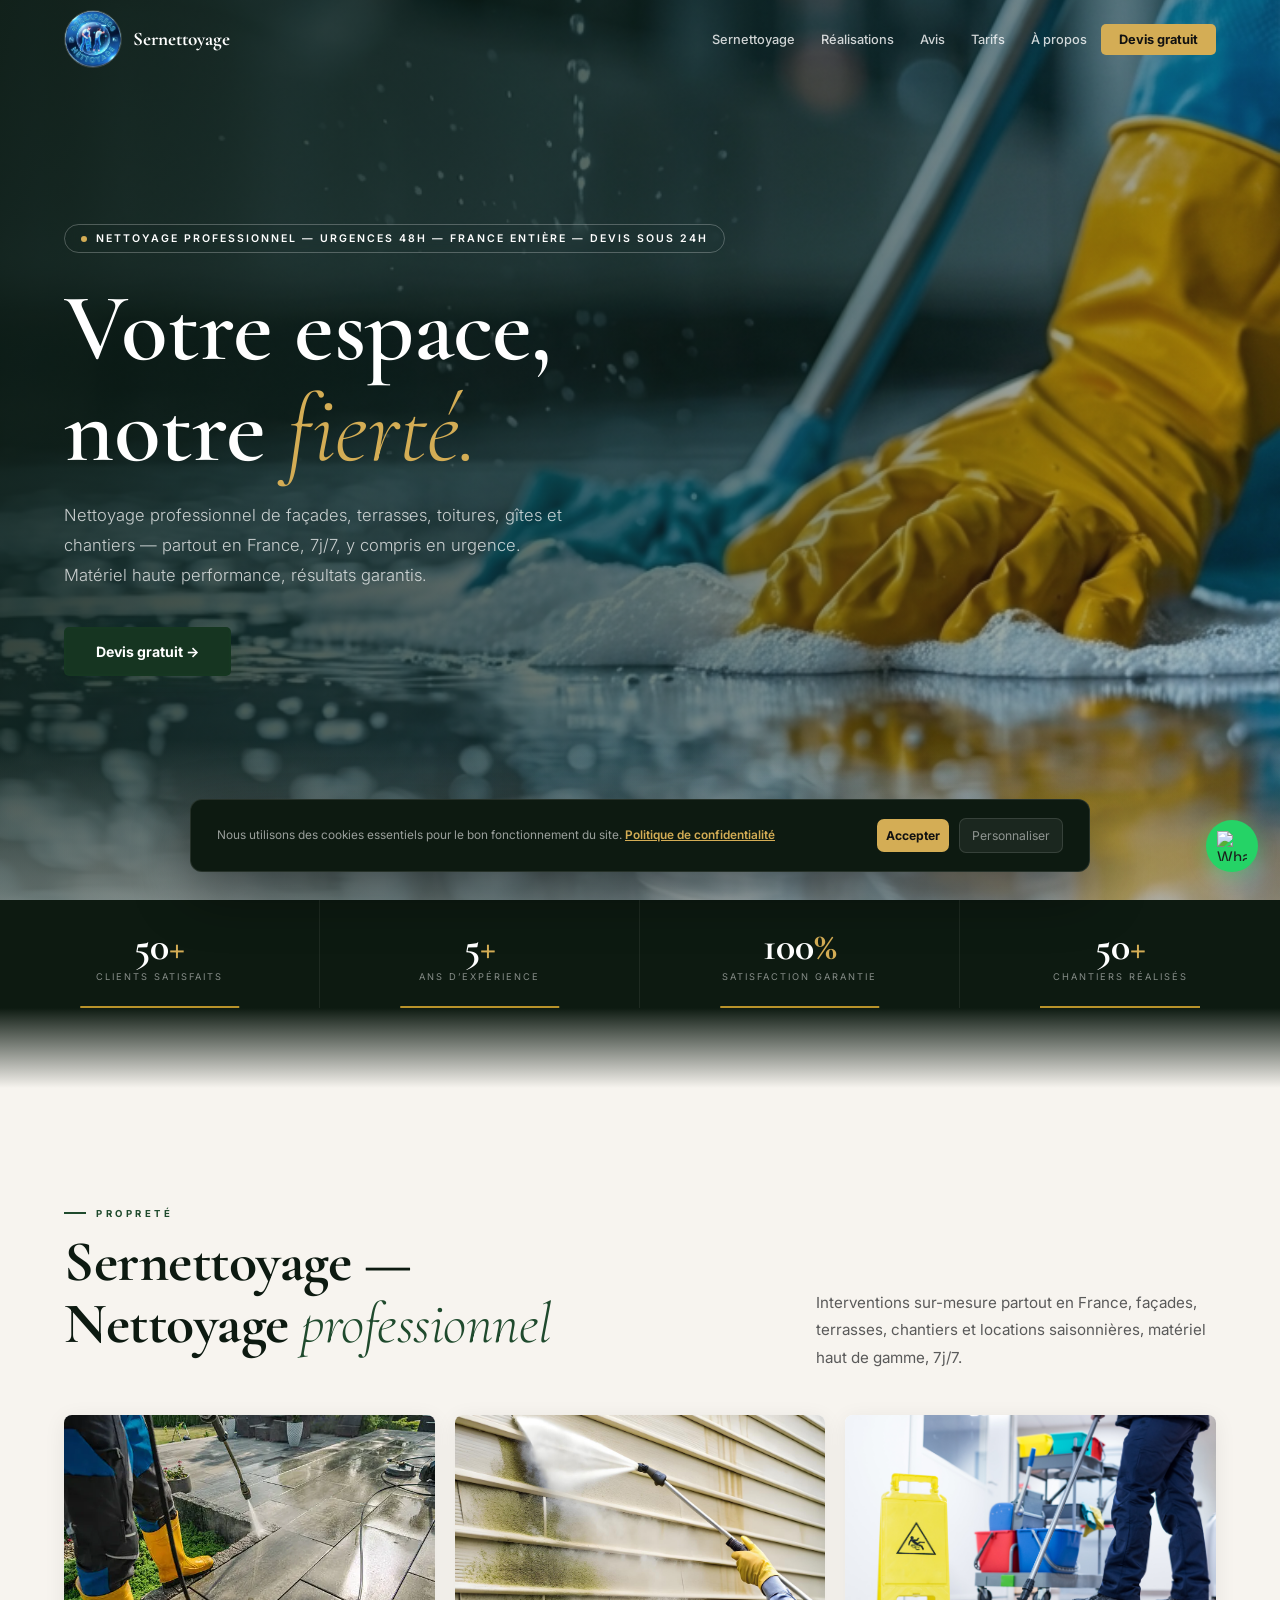
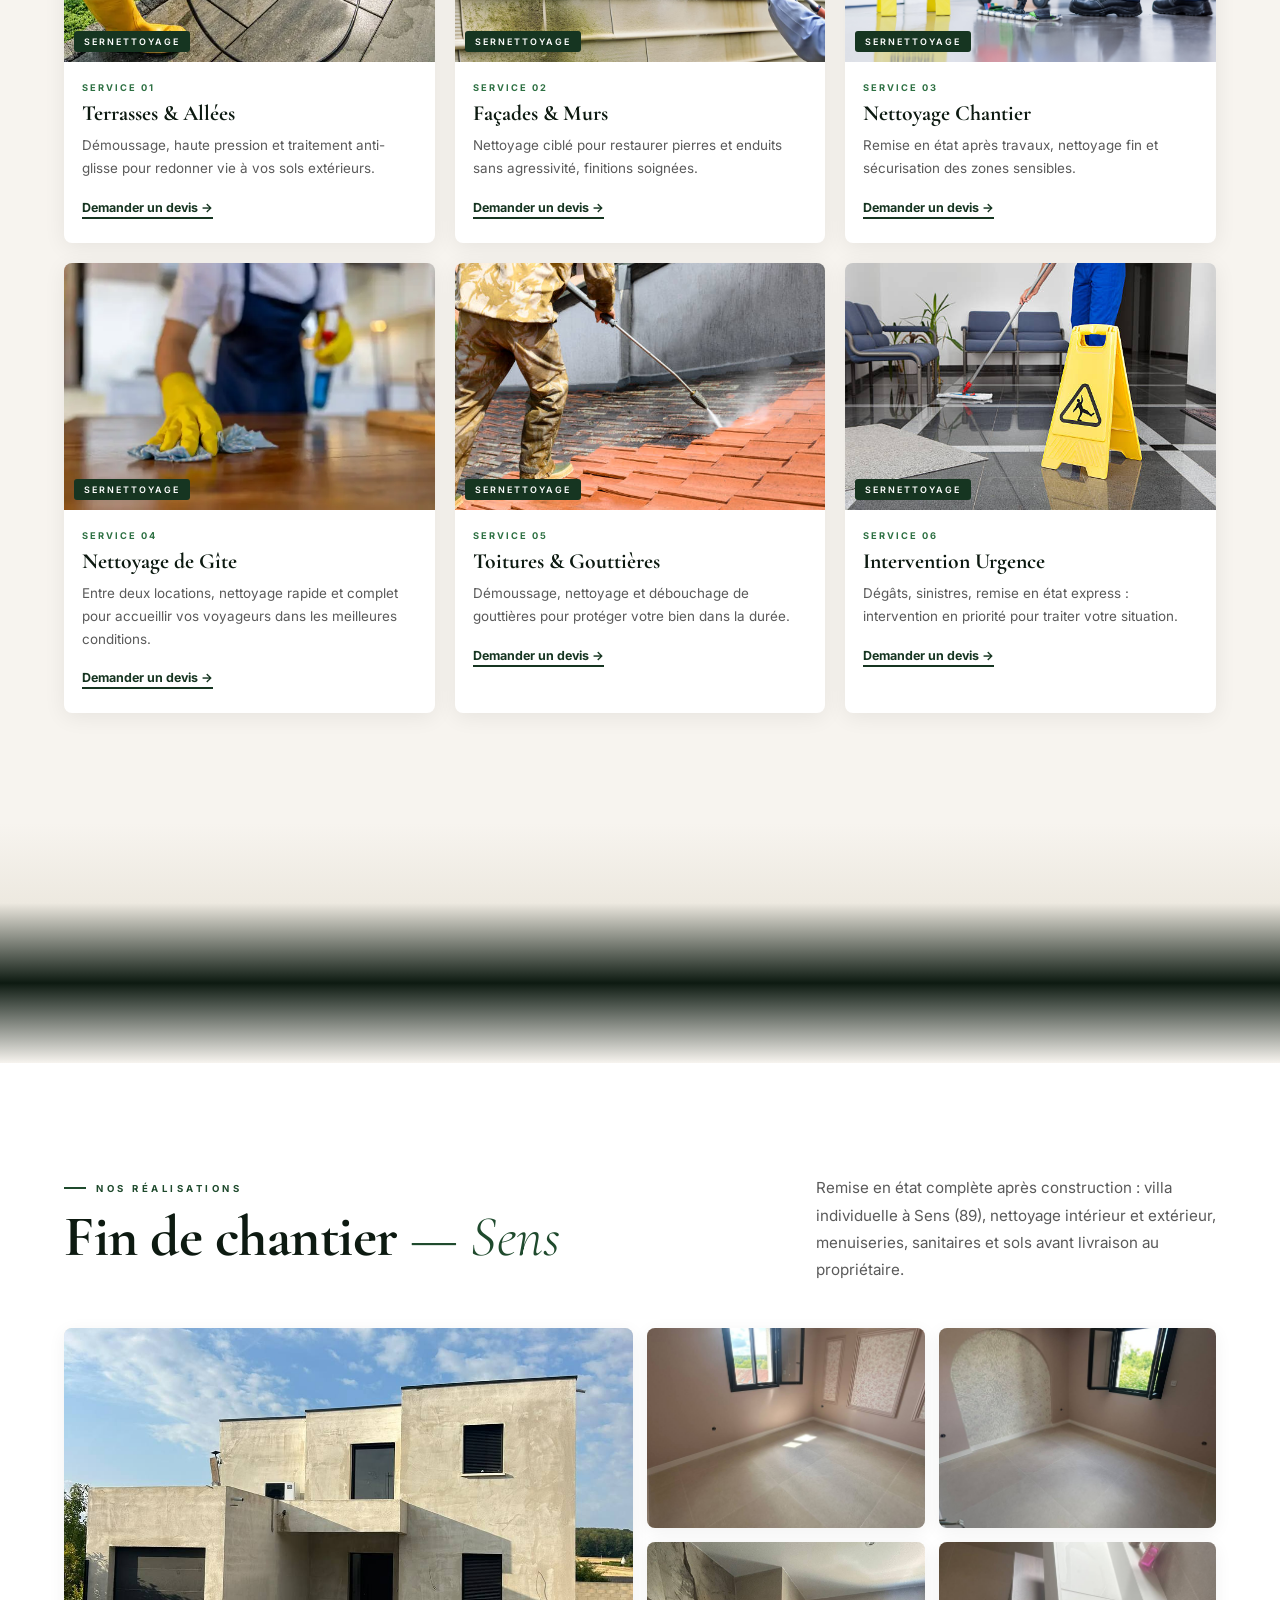
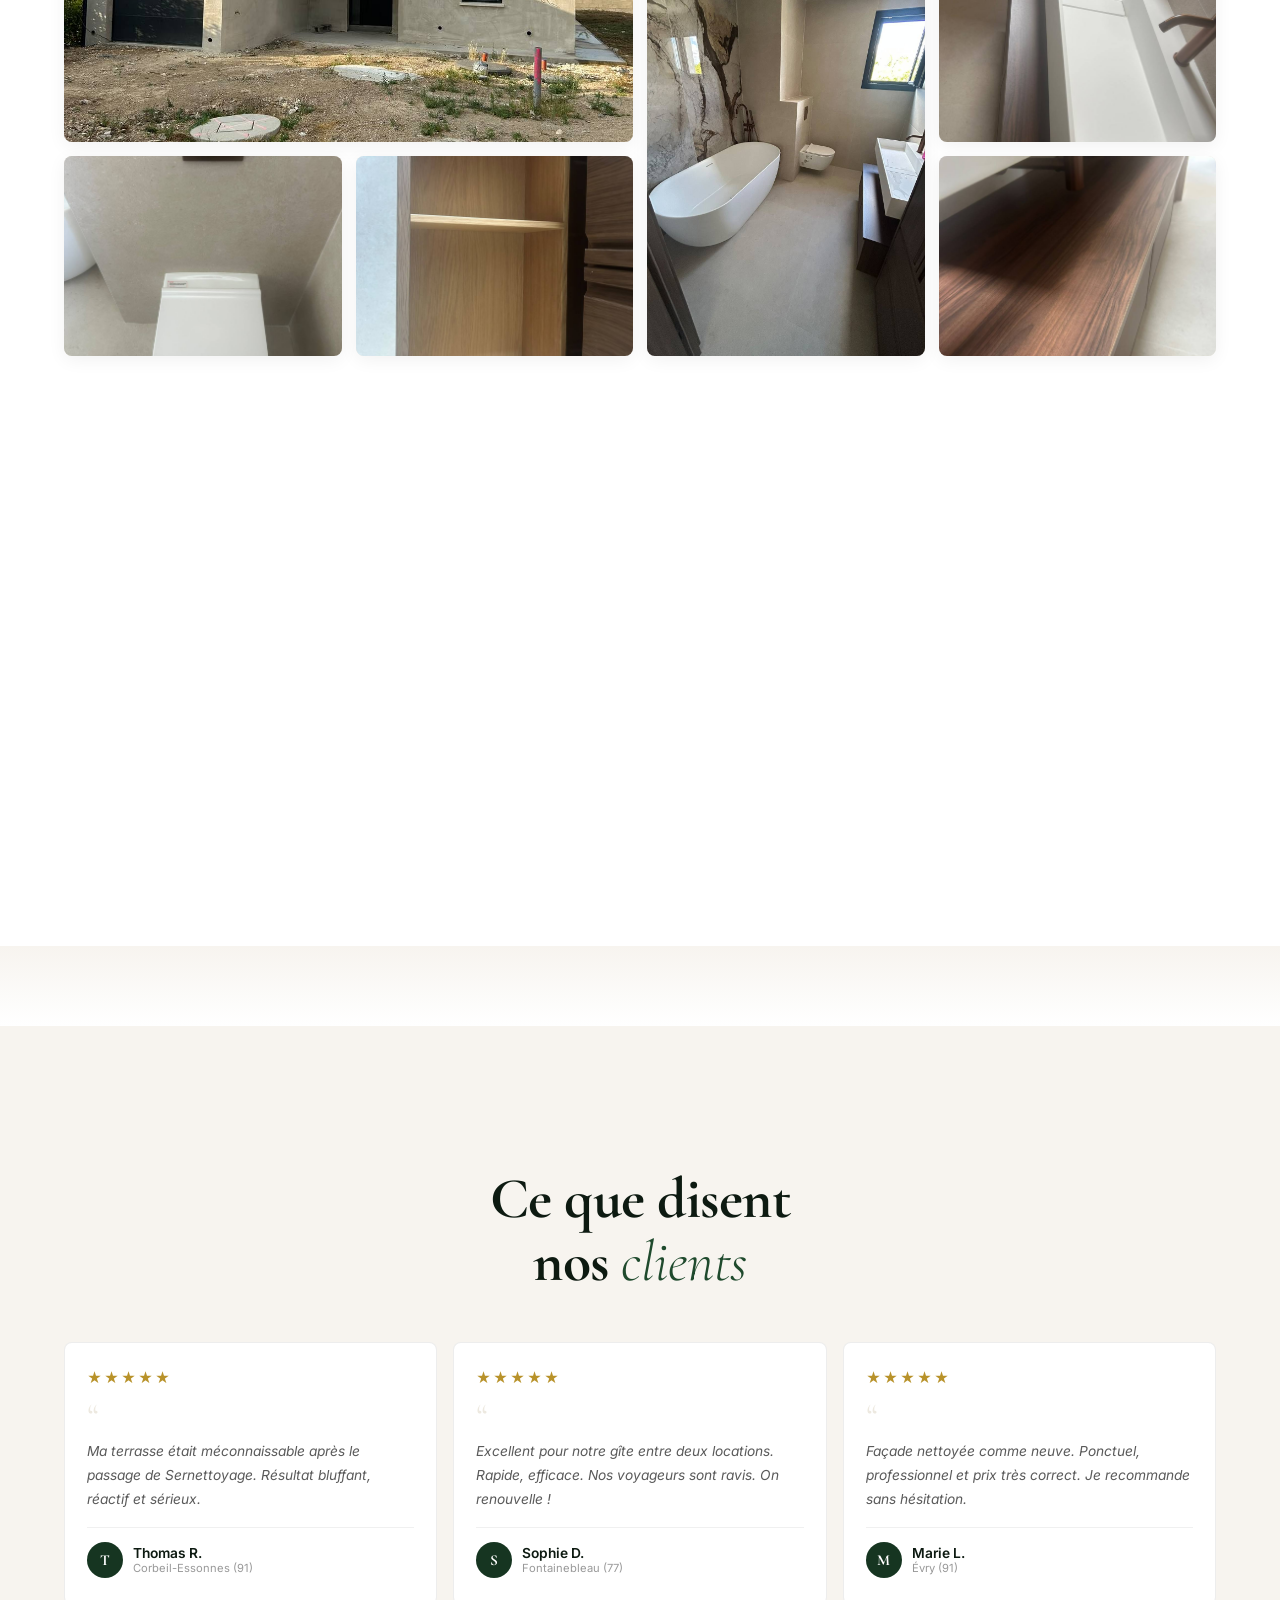
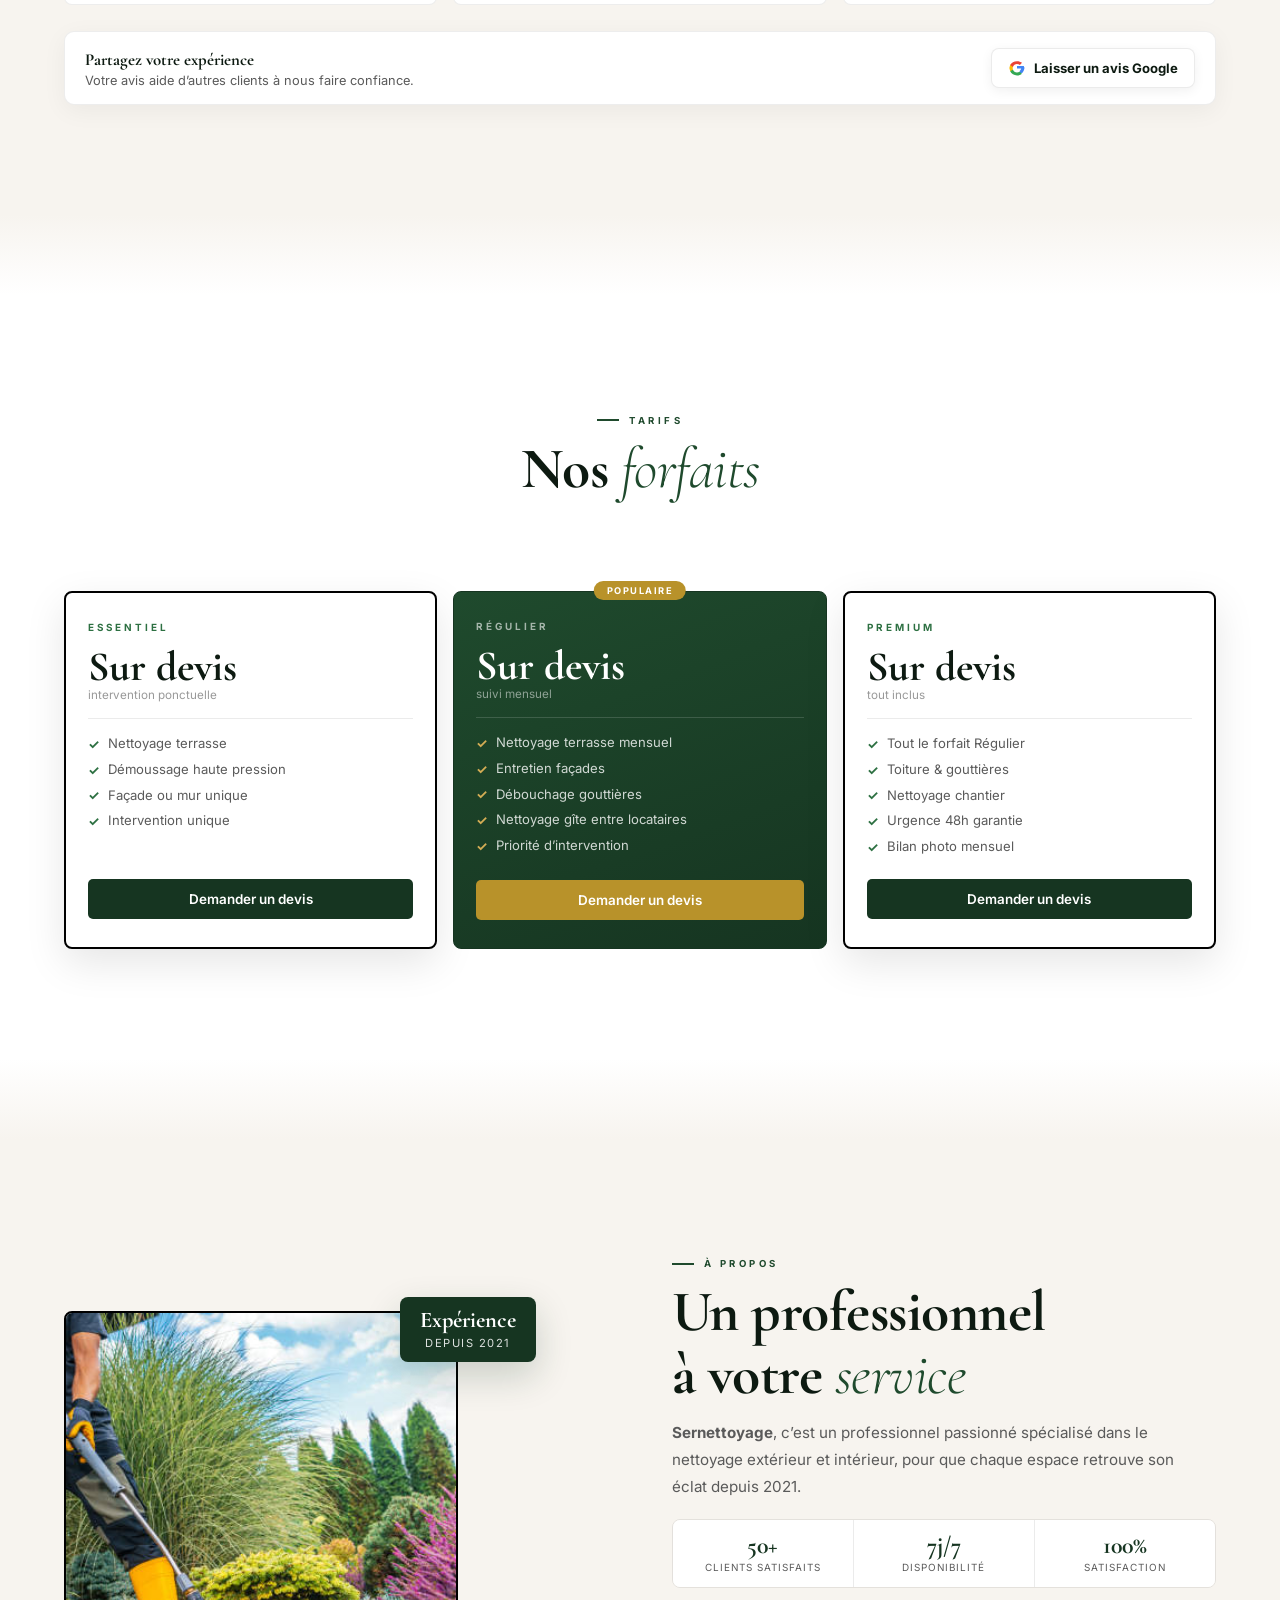
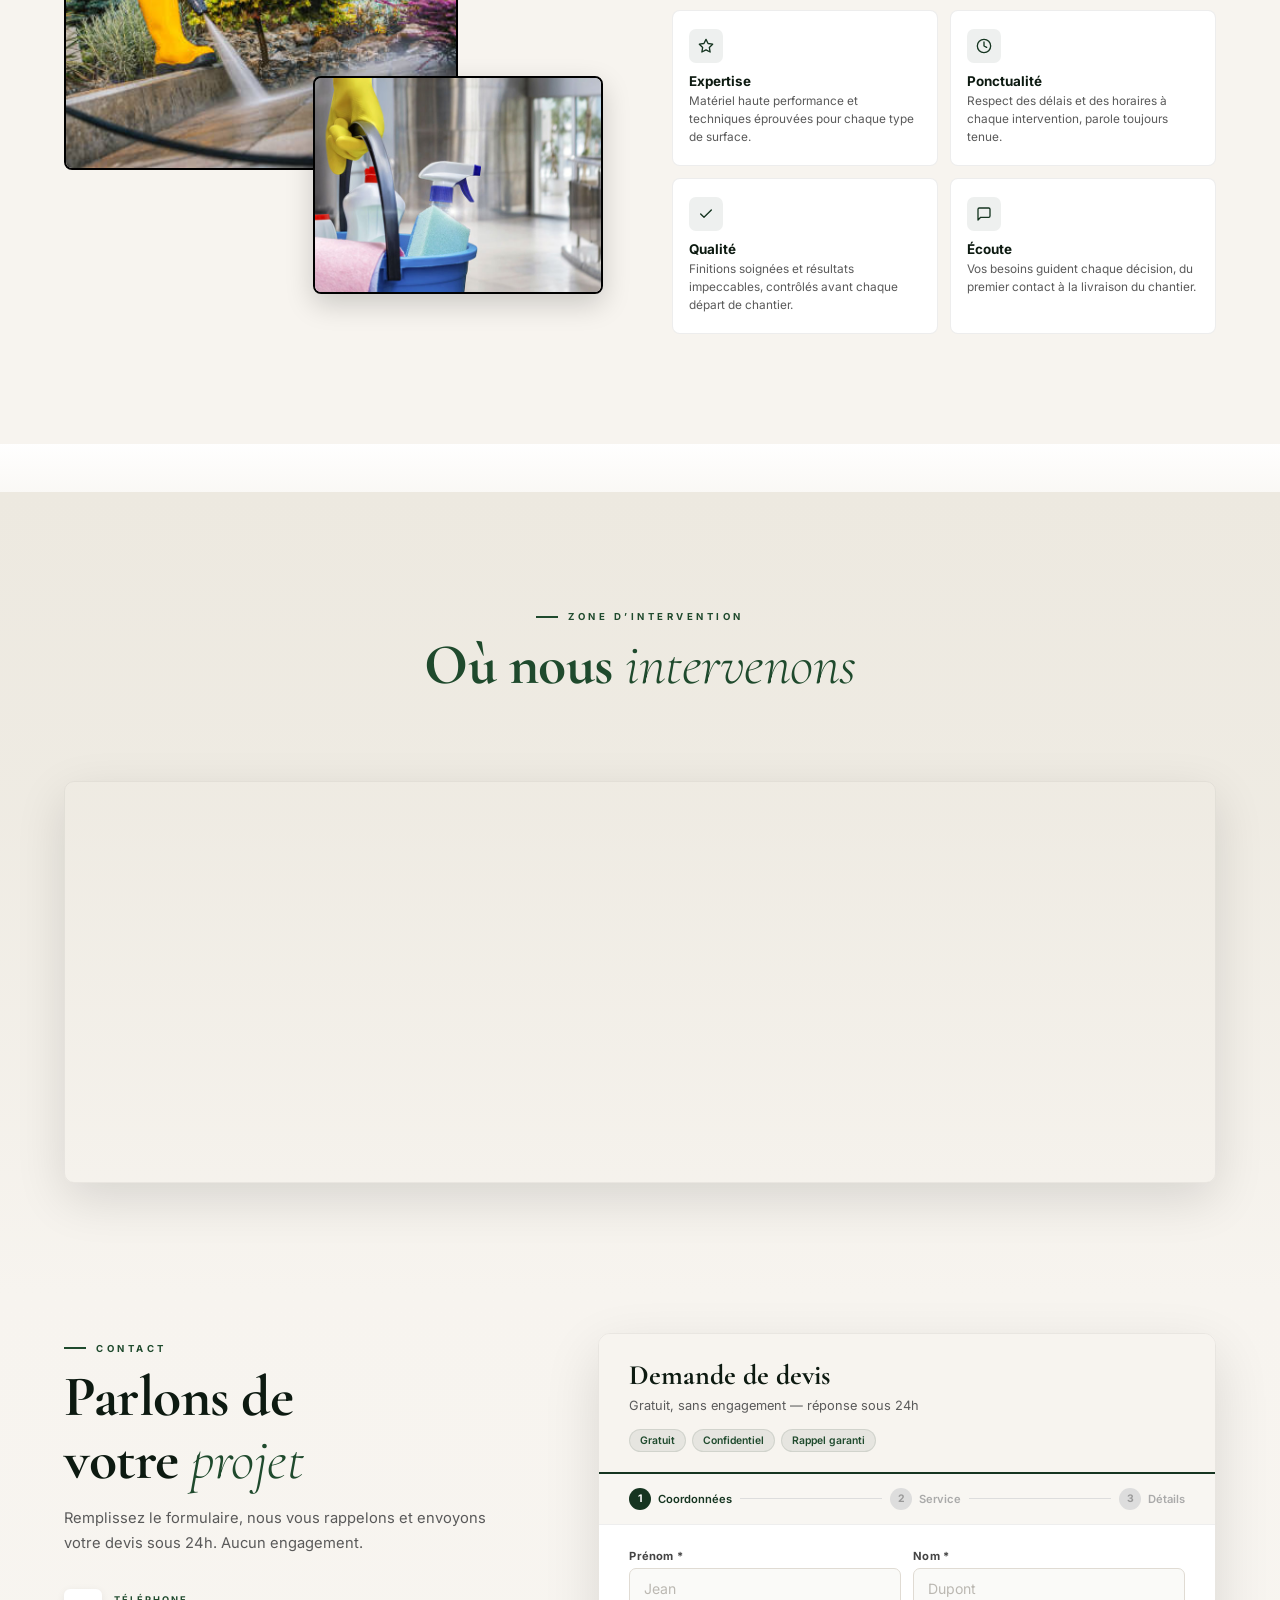
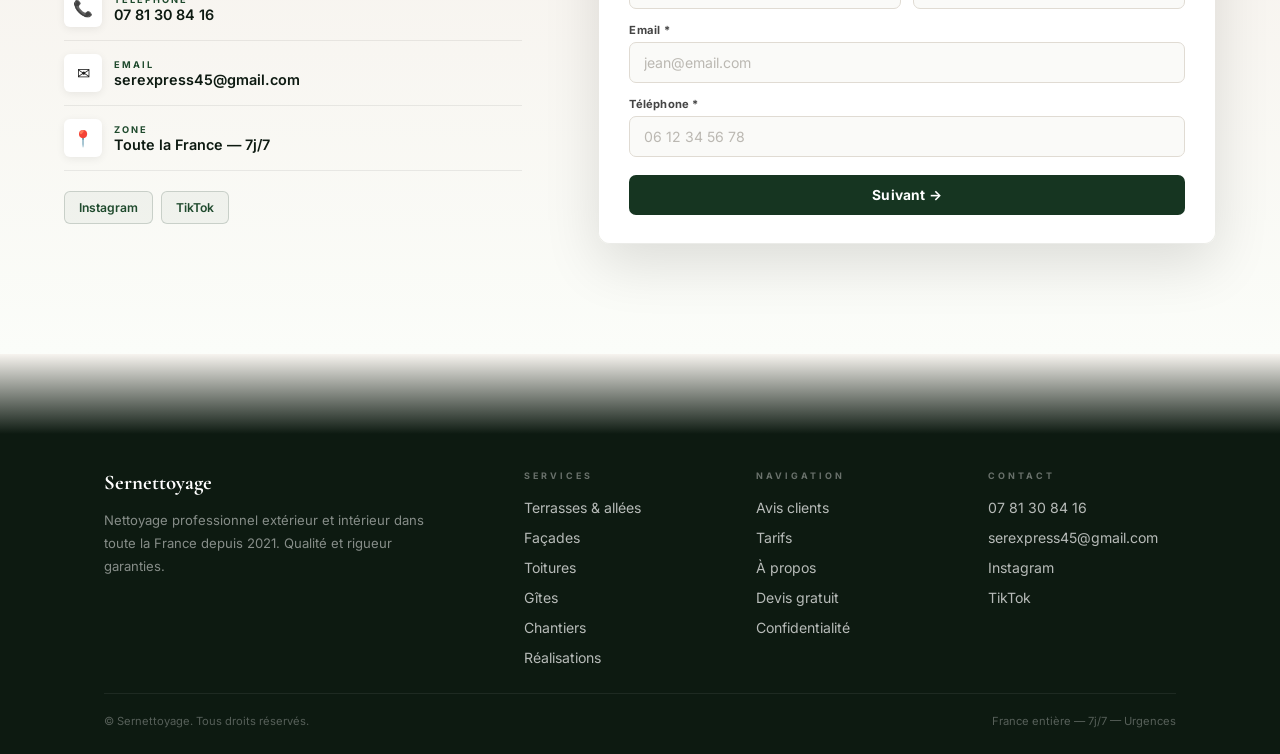
==== commit 1452d238: "Add files via upload" ====
--- a/index.html
+++ b/index.html
@@ -3,7 +3,14 @@
 <head>
 <meta charset="UTF-8">
 <meta name="viewport" content="width=device-width, initial-scale=1.0">
-<title>Sernettoyage — Nettoyage Professionnel | Serexpress</title>
+<title>Sernettoyage — Nettoyage Professionnel</title>
+<meta name="description" content="Sernettoyage : nettoyage professionnel de fa&#231;ades, terrasses, toitures, g&#238;tes et chantiers partout en France, 7j/7, urgences 48h. Devis gratuit sous 24h.">
+<meta property="og:title" content="Sernettoyage — Nettoyage Professionnel">
+<meta property="og:description" content="Nettoyage professionnel de fa&#231;ades, terrasses, toitures, g&#238;tes et chantiers partout en France. Devis gratuit sous 24h.">
+<meta property="og:type" content="website">
+<meta property="og:url" content="https://sernettoyage.fr">
+<meta property="og:locale" content="fr_FR">
+<link rel="canonical" href="https://sernettoyage.fr">
 <link rel="preconnect" href="https://fonts.googleapis.com">
 <link href="https://fonts.googleapis.com/css2?family=Cormorant+Garamond:ital,wght@0,300;0,400;0,600;0,700;1,300;1,400;1,600&family=Inter:wght@300;400;500;600;700&display=swap" rel="stylesheet">
 <link rel="stylesheet" href="styles.css">
@@ -24,10 +31,10 @@
   <div class="rbox">
     <button class="rclose" onclick="closeRgpd()">&#10005;</button>
     <h3>Politique de confidentialit&#233;</h3>
-    <span class="rsub">Serexpress &mdash; Sernettoyage  </span>
+    <span class="rsub">Sernettoyage</span>
     <div class="rsec">
       <h4>1. Qui sommes-nous</h4>
-      <p><strong>Serexpress</strong> est une entreprise de nettoyage professionnel intervenant en France enti&#232;re sous la marque <strong>Sernettoyage</strong>. Contact&nbsp;: <strong>serexpress45@gmail.com</strong> &mdash; 07 81 30 84 16.</p>
+      <p><strong>Sernettoyage</strong> est une entreprise de nettoyage professionnel intervenant en France enti&#232;re. Contact&nbsp;: <strong>serexpress45@gmail.com</strong> &mdash; 07 81 30 84 16.</p>
     </div>
     <div class="rsec">
       <h4>2. Donn&#233;es collect&#233;es</h4>
@@ -82,6 +89,7 @@
 <div id="mob">
   <div class="mob-links">
     <a href="#sernettoyage" onclick="closeMob()">Sernettoyage</a>
+    <a href="#realisations"  onclick="closeMob()">R&#233;alisations</a>
     <a href="#temoignages"  onclick="closeMob()">Avis clients</a>
     <div class="mob-divider"></div>
     <a href="#prix"         onclick="closeMob()">Tarifs</a>
@@ -97,11 +105,12 @@
 <!-- NAV -->
 <nav id="nav">
   <a class="n-logo" href="#hero">
-    <div class="n-mark"><img src="a1ad2105-e284-467f-89ce-c6de68e0e595.jpeg" alt="Serexpress"></div>
-    <div class="n-words"><b>Serexpress</b><small>Sernettoyage</small></div>
+    <div class="n-mark"><img src="a1ad2105-e284-467f-89ce-c6de68e0e595.jpeg" alt="Sernettoyage"></div>
+    <div class="n-words"><b>Sernettoyage</b></div>
   </a>
   <ul class="n-links">
     <li><a href="#sernettoyage">Sernettoyage</a></li>
+    <li><a href="#realisations">R&#233;alisations</a></li>
     <li><a href="#temoignages">Avis</a></li>
     <li><a href="#prix">Tarifs</a></li>
     <li><a href="#apropos">&#192; propos</a></li>
@@ -172,6 +181,43 @@
 
 <div class="div-cream-to-cream2"></div><div class="div-cream2-to-dark"></div><div class="div-dark-to-cream"></div>
 
+<!-- REALISATIONS -->
+<section id="realisations" class="sec">
+  <div class="sj-head">
+    <div>
+      <p class="ey rv">Nos r&#233;alisations</p>
+      <h2 class="sh2 rv d1">Fin de chantier <em>&mdash; Sens</em></h2>
+    </div>
+    <p class="sp rv d2" style="margin:0;max-width:400px">Remise en &#233;tat compl&#232;te apr&#232;s construction&nbsp;: villa individuelle &#224; Sens (89), nettoyage int&#233;rieur et ext&#233;rieur, menuiseries, sanitaires et sols avant livraison au propri&#233;taire.</p>
+  </div>
+  <div class="real-grid">
+    <div class="real-item rv d1" onclick="openLightbox(0)"><img src="real-01.jpg" alt="Fin de chantier Sens - fa&#231;ade ext&#233;rieure" loading="lazy"><span class="real-zoom">&#8981;</span></div>
+    <div class="real-item rv d2" onclick="openLightbox(1)"><img src="real-02.jpg" alt="Fin de chantier Sens - chambre nettoy&#233;e" loading="lazy"><span class="real-zoom">&#8981;</span></div>
+    <div class="real-item rv d3" onclick="openLightbox(2)"><img src="real-03.jpg" alt="Fin de chantier Sens - pi&#232;ce avec niche" loading="lazy"><span class="real-zoom">&#8981;</span></div>
+    <div class="real-item rv d1" onclick="openLightbox(3)"><img src="real-04.jpg" alt="Fin de chantier Sens - salle de bain" loading="lazy"><span class="real-zoom">&#8981;</span></div>
+    <div class="real-item rv d2" onclick="openLightbox(4)"><img src="real-05.jpg" alt="Fin de chantier Sens - vasque nettoy&#233;e" loading="lazy"><span class="real-zoom">&#8981;</span></div>
+    <div class="real-item rv d3" onclick="openLightbox(5)"><img src="real-06.jpg" alt="Fin de chantier Sens - sanitaires" loading="lazy"><span class="real-zoom">&#8981;</span></div>
+    <div class="real-item rv d1" onclick="openLightbox(6)"><img src="real-07.jpg" alt="Fin de chantier Sens - rangements" loading="lazy"><span class="real-zoom">&#8981;</span></div>
+    <div class="real-item rv d2" onclick="openLightbox(7)"><img src="real-08.jpg" alt="Fin de chantier Sens - finitions bois" loading="lazy"><span class="real-zoom">&#8981;</span></div>
+    <div class="real-item rv d3" onclick="openLightbox(8)"><img src="real-09.jpg" alt="Fin de chantier Sens - escalier" loading="lazy"><span class="real-zoom">&#8981;</span></div>
+    <div class="real-item rv d1" onclick="openLightbox(9)"><img src="real-10.jpg" alt="Fin de chantier Sens - marches nettoy&#233;es" loading="lazy"><span class="real-zoom">&#8981;</span></div>
+    <div class="real-item rv d2" onclick="openLightbox(10)"><img src="real-11.jpg" alt="Fin de chantier Sens - d&#233;tail menuiserie" loading="lazy"><span class="real-zoom">&#8981;</span></div>
+    <div class="real-item rv d3" onclick="openLightbox(11)"><img src="real-12.jpg" alt="Fin de chantier Sens - fen&#234;tre finie" loading="lazy"><span class="real-zoom">&#8981;</span></div>
+  </div>
+  <p class="real-note rv d2">Un chantier similaire &#224; pr&#233;parer&nbsp;? <a href="#contact">Demandez votre devis gratuit &#8594;</a></p>
+</section>
+
+<!-- LIGHTBOX -->
+<div id="lb" class="lb">
+  <button class="lb-close" onclick="closeLightbox()" aria-label="Fermer">&#10005;</button>
+  <button class="lb-arrow lb-prev" onclick="lbNav(-1)" aria-label="Pr&#233;c&#233;dent">&#8592;</button>
+  <img id="lb-img" src="" alt="">
+  <button class="lb-arrow lb-next" onclick="lbNav(1)" aria-label="Suivant">&#8594;</button>
+  <div class="lb-count"><span id="lb-cur">1</span> / <span id="lb-total">12</span></div>
+</div>
+
+<div class="div-cream-to-white"></div>
+
 <!-- TEMOIGNAGES -->
 <section id="temoignages" class="sec">
   <div style="text-align:center">
@@ -230,14 +276,14 @@
     <div class="rv">
       <div class="ap-imgs">
         <div class="ap-badge"><strong>Exp&#233;rience</strong><span>Depuis 2021</span></div>
-        <div class="ap-main"><img src="apropos 1.jpg" alt="Equipe Serexpress"></div>
+        <div class="ap-main"><img src="apropos 1.jpg" alt="Equipe Sernettoyage"></div>
         <div class="ap-float"><img src="a propos.jpg" alt="Nettoyage professionnel"></div>
       </div>
     </div>
     <div class="rv d2">
       <p class="ey">&#192; propos</p>
       <h2 class="sh2" style="margin:0">Un professionnel<br>&#224; votre <em>service</em></h2>
-      <p class="sp" style="margin-top:12px">Serexpress, c&rsquo;est un professionnel passionn&#233; sp&#233;cialis&#233; dans le nettoyage ext&#233;rieur et int&#233;rieur &#224; travers la marque <strong>Sernettoyage</strong>, pour que chaque espace retrouve son &#233;clat depuis 2021.</p>
+      <p class="sp" style="margin-top:12px"><strong>Sernettoyage</strong>, c&rsquo;est un professionnel passionn&#233; sp&#233;cialis&#233; dans le nettoyage ext&#233;rieur et int&#233;rieur, pour que chaque espace retrouve son &#233;clat depuis 2021.</p>
       <div class="ap-kpis">
         <div class="ap-kpi"><strong>50+</strong><span>Clients satisfaits</span></div>
         <div class="ap-kpi"><strong>7j/7</strong><span>Disponibilit&#233;</span></div>
@@ -317,6 +363,9 @@
         </div>
         <!-- Body -->
         <div class="form-body">
+          <form id="devisForm" name="devis" method="POST" data-netlify="true" netlify-honeypot="bot-field" style="display:contents">
+          <input type="hidden" name="form-name" value="devis">
+          <p style="position:absolute;left:-9999px" aria-hidden="true"><label>Ne pas remplir&nbsp;: <input name="bot-field"></label></p>
           <div id="fForm">
             <!-- JS compat (masqu&#233;) -->
             <div style="display:none">
@@ -327,12 +376,12 @@
             <!-- Etape 1 -->
             <div class="step-panel active" id="sp1">
               <div class="frow">
-                <div class="fld"><label>Pr&#233;nom *</label><input class="inp" type="text" id="f_prenom" placeholder="Jean" autocomplete="given-name"></div>
-                <div class="fld"><label>Nom *</label><input class="inp" type="text" id="f_nom" placeholder="Dupont" autocomplete="family-name"></div>
+                <div class="fld"><label>Pr&#233;nom *</label><input class="inp" type="text" id="f_prenom" name="prenom" placeholder="Jean" autocomplete="given-name"></div>
+                <div class="fld"><label>Nom *</label><input class="inp" type="text" id="f_nom" name="nom" placeholder="Dupont" autocomplete="family-name"></div>
               </div>
-              <div class="fld"><label>Email *</label><input class="inp" type="email" id="f_email" placeholder="jean@email.com" autocomplete="email"></div>
-              <div class="fld"><label>T&#233;l&#233;phone *</label><input class="inp" type="tel" id="f_tel" placeholder="06 12 34 56 78" autocomplete="tel"></div>
-              <div class="step-btns"><button class="btn-nxt" onclick="goStep(2)">Suivant &#8594;</button></div>
+              <div class="fld"><label>Email *</label><input class="inp" type="email" id="f_email" name="email" placeholder="jean@email.com" autocomplete="email"></div>
+              <div class="fld"><label>T&#233;l&#233;phone *</label><input class="inp" type="tel" id="f_tel" name="telephone" placeholder="06 12 34 56 78" autocomplete="tel"></div>
+              <div class="step-btns"><button type="button" class="btn-nxt" onclick="goStep(2)">Suivant &#8594;</button></div>
             </div>
 
             <!-- Etape 2 -->
@@ -346,24 +395,24 @@
                 <div class="srv-item" onclick="pickSrv(this,'Toiture et goutti\u00e8res')"><div class="srv-item-left"><div class="srv-item-dot"></div><span class="srv-item-name">Toiture &amp; Goutti&#232;res</span></div><span class="srv-item-tag">Ext&#233;rieur</span></div>
                 <div class="srv-item" onclick="pickSrv(this,'Urgence')"><div class="srv-item-left"><div class="srv-item-dot"></div><span class="srv-item-name">Intervention urgente</span></div><span class="srv-item-tag">Prioritaire</span></div>
               </div>
-              <input type="hidden" id="f_service">
-              <div class="fld"><label>Adresse du chantier</label><input class="inp" type="text" id="f_adresse" placeholder="15 rue des Lilas, 91000 Evry"></div>
-              <div class="fld"><label>Date souhait&#233;e</label><div class="date-wrap"><input class="inp" type="date" id="f_date"></div></div>
+              <input type="hidden" id="f_service" name="service">
+              <div class="fld"><label>Adresse du chantier</label><input class="inp" type="text" id="f_adresse" name="adresse" placeholder="15 rue des Lilas, 91000 Evry"></div>
+              <div class="fld"><label>Date souhait&#233;e</label><div class="date-wrap"><input class="inp" type="date" id="f_date" name="date_souhaitee"></div></div>
               <div class="urg-row" id="urgRow">
                 <div><b>Intervention urgente</b><small>Cocher pour &#234;tre prioris&#233;</small></div>
-                <label class="tog" onclick="event.stopPropagation()"><input type="checkbox" id="f_urgence_switch" onchange="this.closest('.urg-row').classList.toggle('on',this.checked)"><span class="tog-t"><span class="tog-th"></span></span></label>
+                <label class="tog" onclick="event.stopPropagation()"><input type="checkbox" id="f_urgence_switch" name="urgence" onchange="this.closest('.urg-row').classList.toggle('on',this.checked)"><span class="tog-t"><span class="tog-th"></span></span></label>
               </div>
               <div class="step-btns">
-                <button class="btn-bk" onclick="goStep(1)">&#8592;</button>
-                <button class="btn-nxt" onclick="goStep(3)">Suivant &#8594;</button>
+                <button type="button" class="btn-bk" onclick="goStep(1)">&#8592;</button>
+                <button type="button" class="btn-nxt" onclick="goStep(3)">Suivant &#8594;</button>
               </div>
             </div>
 
             <!-- Etape 3 -->
             <div class="step-panel" id="sp3">
-              <div class="fld"><label>D&#233;crivez votre besoin</label><textarea class="inp" id="f_message" placeholder="Superficie approximative, acc&#232;s, &#233;tat actuel du chantier..."></textarea></div>
+              <div class="fld"><label>D&#233;crivez votre besoin</label><textarea class="inp" id="f_message" name="message" placeholder="Superficie approximative, acc&#232;s, &#233;tat actuel du chantier..."></textarea></div>
               <div class="fld"><label>Comment nous avez-vous trouv&#233;s ?</label>
-                <select class="inp" id="f_source">
+                <select class="inp" id="f_source" name="source">
                   <option value="">S&#233;lectionnez...</option>
                   <option value="Bouche a oreille">Bouche &#224; oreille</option>
                   <option value="Google">Google</option>
@@ -371,15 +420,16 @@
                   <option value="Autre">Autre</option>
                 </select>
               </div>
-              <div class="step-btns" style="margin-bottom:16px"><button class="btn-bk" onclick="goStep(2)">&#8592;</button></div>
-              <button id="sendBtn" onclick="sendMail()"><span id="sendTxt">Envoyer ma demande</span></button>
+              <div class="step-btns" style="margin-bottom:16px"><button type="button" class="btn-bk" onclick="goStep(2)">&#8592;</button></div>
+              <button type="button" id="sendBtn" onclick="sendMail()"><span id="sendTxt">Envoyer ma demande</span></button>
               <p class="fnote">Donn&#233;es confidentielles. En soumettant ce formulaire vous acceptez notre <a onclick="openRgpd()">politique de confidentialit&#233;</a>.</p>
             </div>
           </div>
+          </form>
           <div id="fOk">
             <div class="fok-ic">&#9989;</div>
             <h3>Demande re&#231;ue !</h3>
-            <p>Nous vous contactons dans les <strong>24 heures</strong> avec votre devis.<br>Merci &mdash; Serexpress.</p>
+            <p>Nous vous contactons dans les <strong>24 heures</strong> avec votre devis.<br>Merci &mdash; Sernettoyage.</p>
           </div>
         </div>
       </div>
@@ -394,7 +444,7 @@
   <div class="ft-inner">
     <div class="ft-grid">
       <div class="ft-brand">
-        <div class="ft-logo"><b>Serexpress</b><small>Sernettoyage</small></div>
+        <div class="ft-logo"><b>Sernettoyage</b></div>
         <p>Nettoyage professionnel ext&#233;rieur et int&#233;rieur dans toute la France depuis 2021. Qualit&#233; et rigueur garanties.</p>
       </div>
       <div class="ft-col"><h5>Services</h5><ul>
@@ -403,6 +453,7 @@
         <li><a href="#sernettoyage">Toitures</a></li>
         <li><a href="#sernettoyage">G&#238;tes</a></li>
         <li><a href="#sernettoyage">Chantiers</a></li>
+        <li><a href="#realisations">R&#233;alisations</a></li>
       </ul></div>
       <div class="ft-col"><h5>Navigation</h5><ul>
         <li><a href="#temoignages">Avis clients</a></li>
@@ -419,7 +470,7 @@
       </ul></div>
     </div>
     <div class="ft-btm">
-      <p>&copy; Serexpress &mdash; Sernettoyage. Tous droits r&#233;serv&#233;s.</p>
+      <p>&copy; Sernettoyage. Tous droits r&#233;serv&#233;s.</p>
       <p>France enti&#232;re &mdash; 7j/7 &mdash; Urgences</p>
     </div>
   </div>
--- a/styles.css
+++ b/styles.css
@@ -196,6 +196,7 @@
 .div-white-to-cream{height:80px;background:linear-gradient(to bottom,#fff,var(--cream))}
 .div-cream-to-white{height:80px;background:linear-gradient(to bottom,var(--cream),#fff)}
 #sernettoyage{background:var(--cream)}
+#realisations{background:#fff}
 #temoignages{background:var(--cream)}
 #prix{background:#fff}
 /* Make "À propos" match the lighter cream used across the site for consistency */
@@ -234,6 +235,33 @@
 .sj-img{position:relative;aspect-ratio:3/2;overflow:hidden;background:var(--cream2)}
 .sj-img img{display:block;width:100%;height:100%;object-fit:cover}
 .sj-tag{position:absolute;bottom:10px;left:10px;background:var(--g1);color:#fff;font-size:.56rem;letter-spacing:2px;text-transform:uppercase;font-weight:600;padding:5px 10px;border-radius:3px}
+
+/* REALISATIONS */
+.real-grid{display:grid;grid-template-columns:repeat(4,1fr);grid-auto-rows:200px;gap:14px}
+.real-item{position:relative;border-radius:8px;overflow:hidden;cursor:pointer;background:var(--cream2);box-shadow:0 4px 18px rgba(0,0,0,.06);transition:transform .35s cubic-bezier(.16,1,.3,1),box-shadow .35s}
+.real-item:hover{transform:translateY(-4px);box-shadow:0 12px 30px rgba(0,0,0,.14)}
+.real-item img{width:100%;height:100%;object-fit:cover;display:block;transition:transform .5s cubic-bezier(.16,1,.3,1)}
+.real-item:hover img{transform:scale(1.06)}
+.real-item:nth-child(1){grid-column:span 2;grid-row:span 2}
+.real-item:nth-child(4){grid-row:span 2}
+.real-item:nth-child(9){grid-column:span 2}
+.real-zoom{position:absolute;top:10px;right:10px;width:30px;height:30px;border-radius:50%;background:rgba(13,26,17,.55);color:#fff;display:flex;align-items:center;justify-content:center;font-size:.95rem;opacity:0;transition:opacity .3s,background .3s;backdrop-filter:blur(2px)}
+.real-item:hover .real-zoom{opacity:1}
+.real-note{text-align:center;margin-top:34px;font-size:.92rem;color:var(--muted)}
+.real-note a{color:var(--g1);font-weight:700;text-decoration:none}
+.real-note a:hover{text-decoration:underline}
+
+/* LIGHTBOX */
+.lb{position:fixed;inset:0;z-index:1200;background:rgba(8,12,9,.94);display:none;align-items:center;justify-content:center;padding:20px}
+.lb.show{display:flex}
+.lb img{max-width:min(92vw,1100px);max-height:84vh;border-radius:6px;box-shadow:0 24px 70px rgba(0,0,0,.5);opacity:0;transform:scale(.97);transition:opacity .25s,transform .25s}
+.lb.show img{opacity:1;transform:none}
+.lb-close{position:absolute;top:18px;right:20px;width:42px;height:42px;border-radius:50%;background:rgba(255,255,255,.08);border:1px solid rgba(255,255,255,.15);color:#fff;font-size:1.1rem;cursor:pointer;display:flex;align-items:center;justify-content:center;transition:background .2s}
+.lb-close:hover{background:rgba(255,255,255,.18)}
+.lb-arrow{position:absolute;top:50%;transform:translateY(-50%);width:46px;height:46px;border-radius:50%;background:rgba(255,255,255,.08);border:1px solid rgba(255,255,255,.15);color:#fff;font-size:1.2rem;cursor:pointer;display:flex;align-items:center;justify-content:center;transition:background .2s}
+.lb-arrow:hover{background:rgba(255,255,255,.18)}
+.lb-prev{left:16px}.lb-next{right:16px}
+.lb-count{position:absolute;bottom:20px;left:50%;transform:translateX(-50%);color:rgba(255,255,255,.75);font-size:.78rem;letter-spacing:1px}
 .sj-body{padding:20px 18px 24px}
 .sj-num{font-size:.58rem;color:var(--g3);font-weight:700;letter-spacing:2px;text-transform:uppercase;margin-bottom:7px}
 .sj-body h3{font-family:'Cormorant Garamond',serif;font-size:1.35rem;font-weight:700;color:var(--dark);margin-bottom:8px}
@@ -443,6 +471,8 @@
   .temo-grid{grid-template-columns:repeat(2,1fr)}
   .prix-grid{grid-template-columns:repeat(2,1fr)}
   .ft-grid{grid-template-columns:1fr 1fr;gap:28px}
+  .real-grid{grid-template-columns:repeat(3,1fr);grid-auto-rows:160px}
+  .real-item:nth-child(9){grid-column:span 1}
 }
 @media(max-width:820px){
   .n-links{display:none}
@@ -464,6 +494,10 @@
   .prix-grid{grid-template-columns:1fr}
   .form-head,.form-body,.form-stps{padding-left:18px;padding-right:18px}
   .ct-layout{gap:28px}
+  .real-grid{grid-template-columns:repeat(2,1fr);grid-auto-rows:150px;gap:10px}
+  .real-item:nth-child(1),.real-item:nth-child(4){grid-column:span 2;grid-row:span 1;aspect-ratio:16/9;height:auto}
+  .lb-arrow{width:38px;height:38px;font-size:1rem}
+  .lb-prev{left:8px}.lb-next{right:8px}
 }
 @media(max-width:600px){
   .frow{grid-template-columns:1fr}
@@ -498,6 +532,7 @@
   .ap-kpis{flex-direction:column}
   .ap-kpi{border-right:none!important;border-bottom:1px solid rgba(0,0,0,.08)}
   .ap-kpi:last-child{border-bottom:none}
+  .real-grid{grid-auto-rows:130px}
 }
 }
 
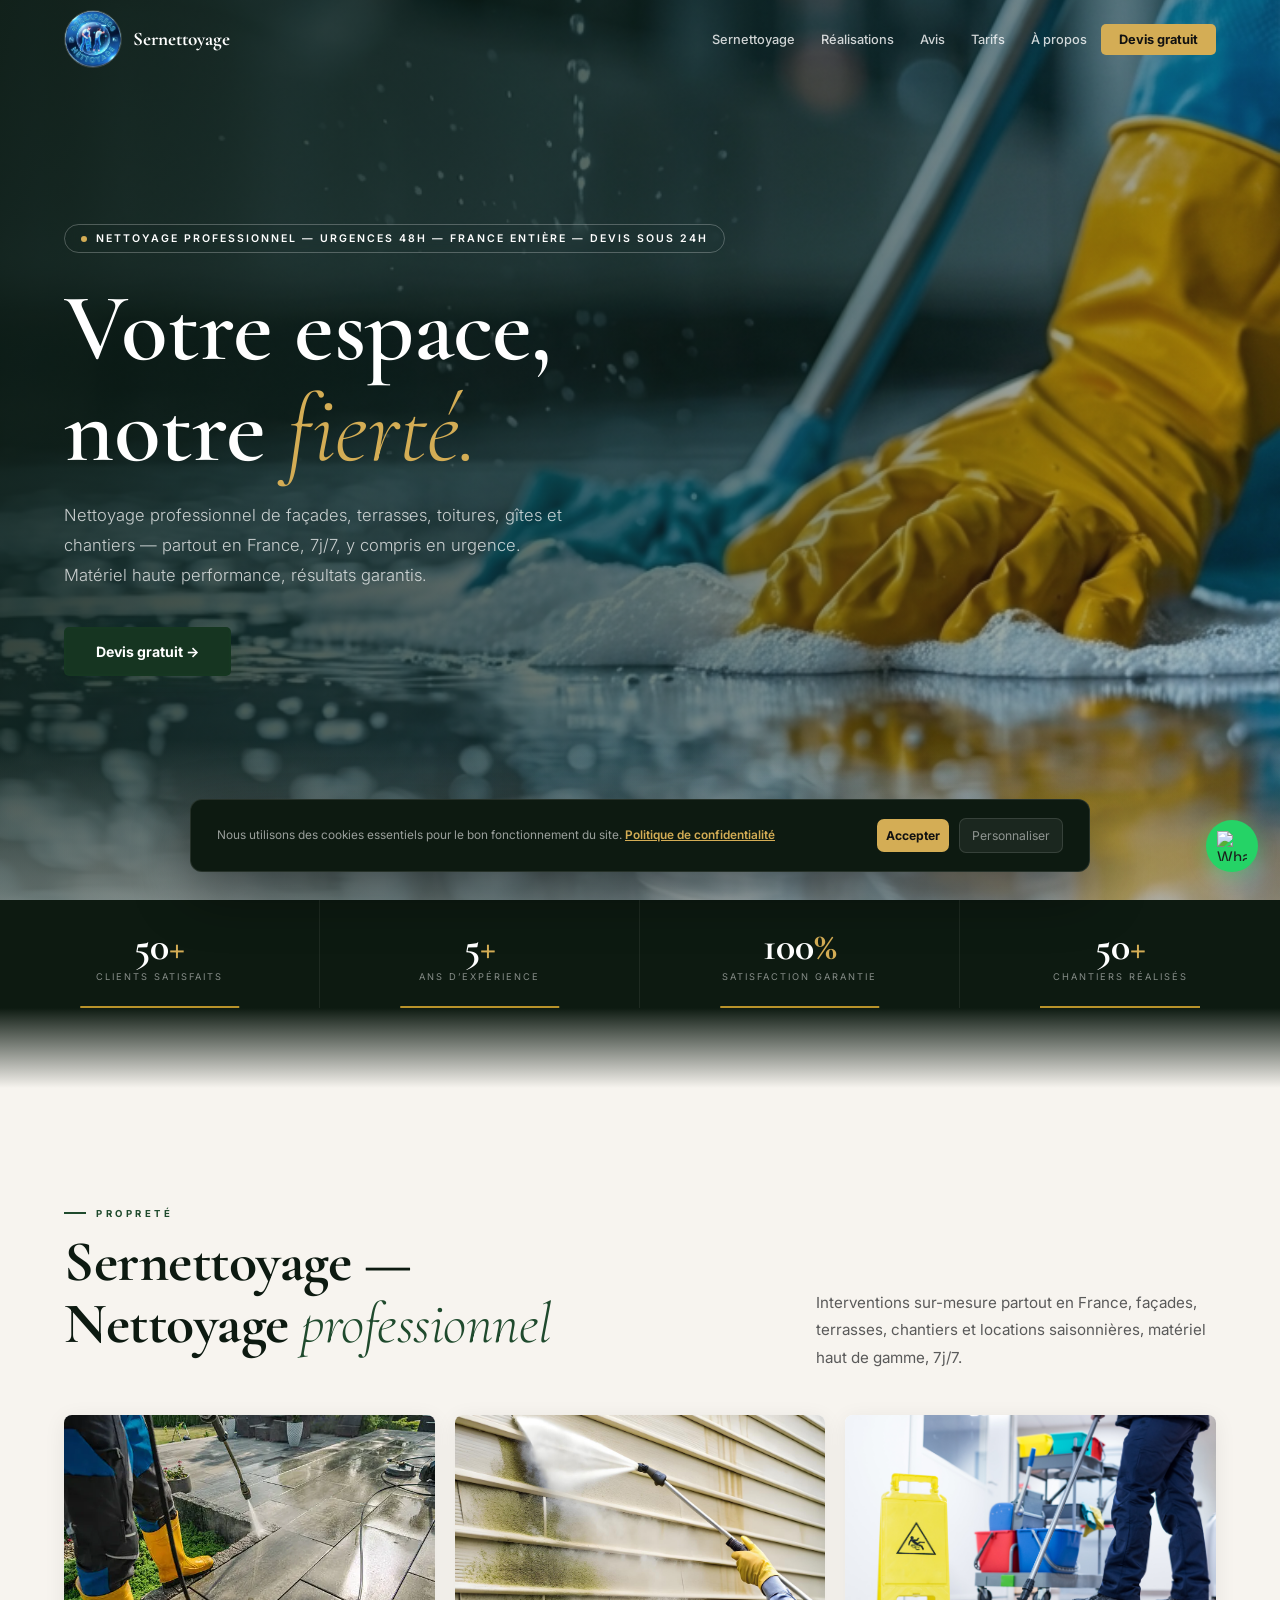
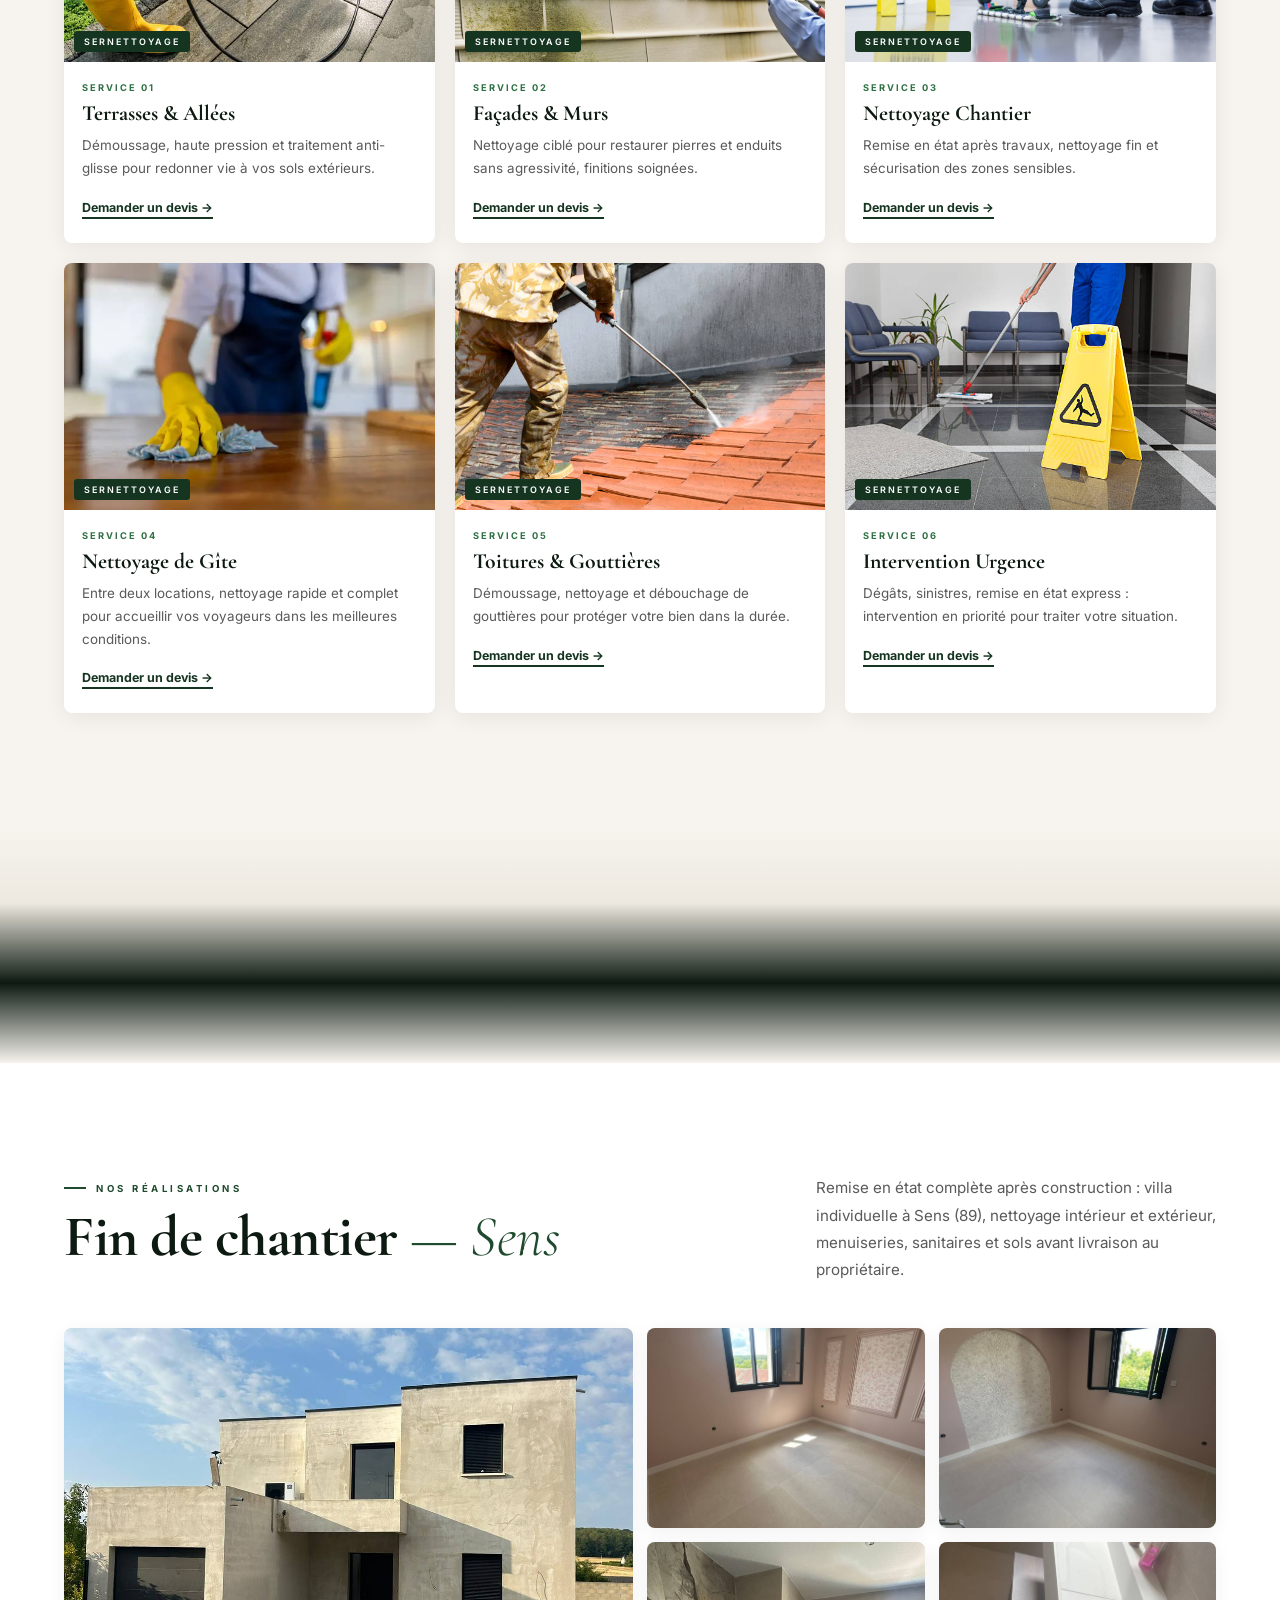
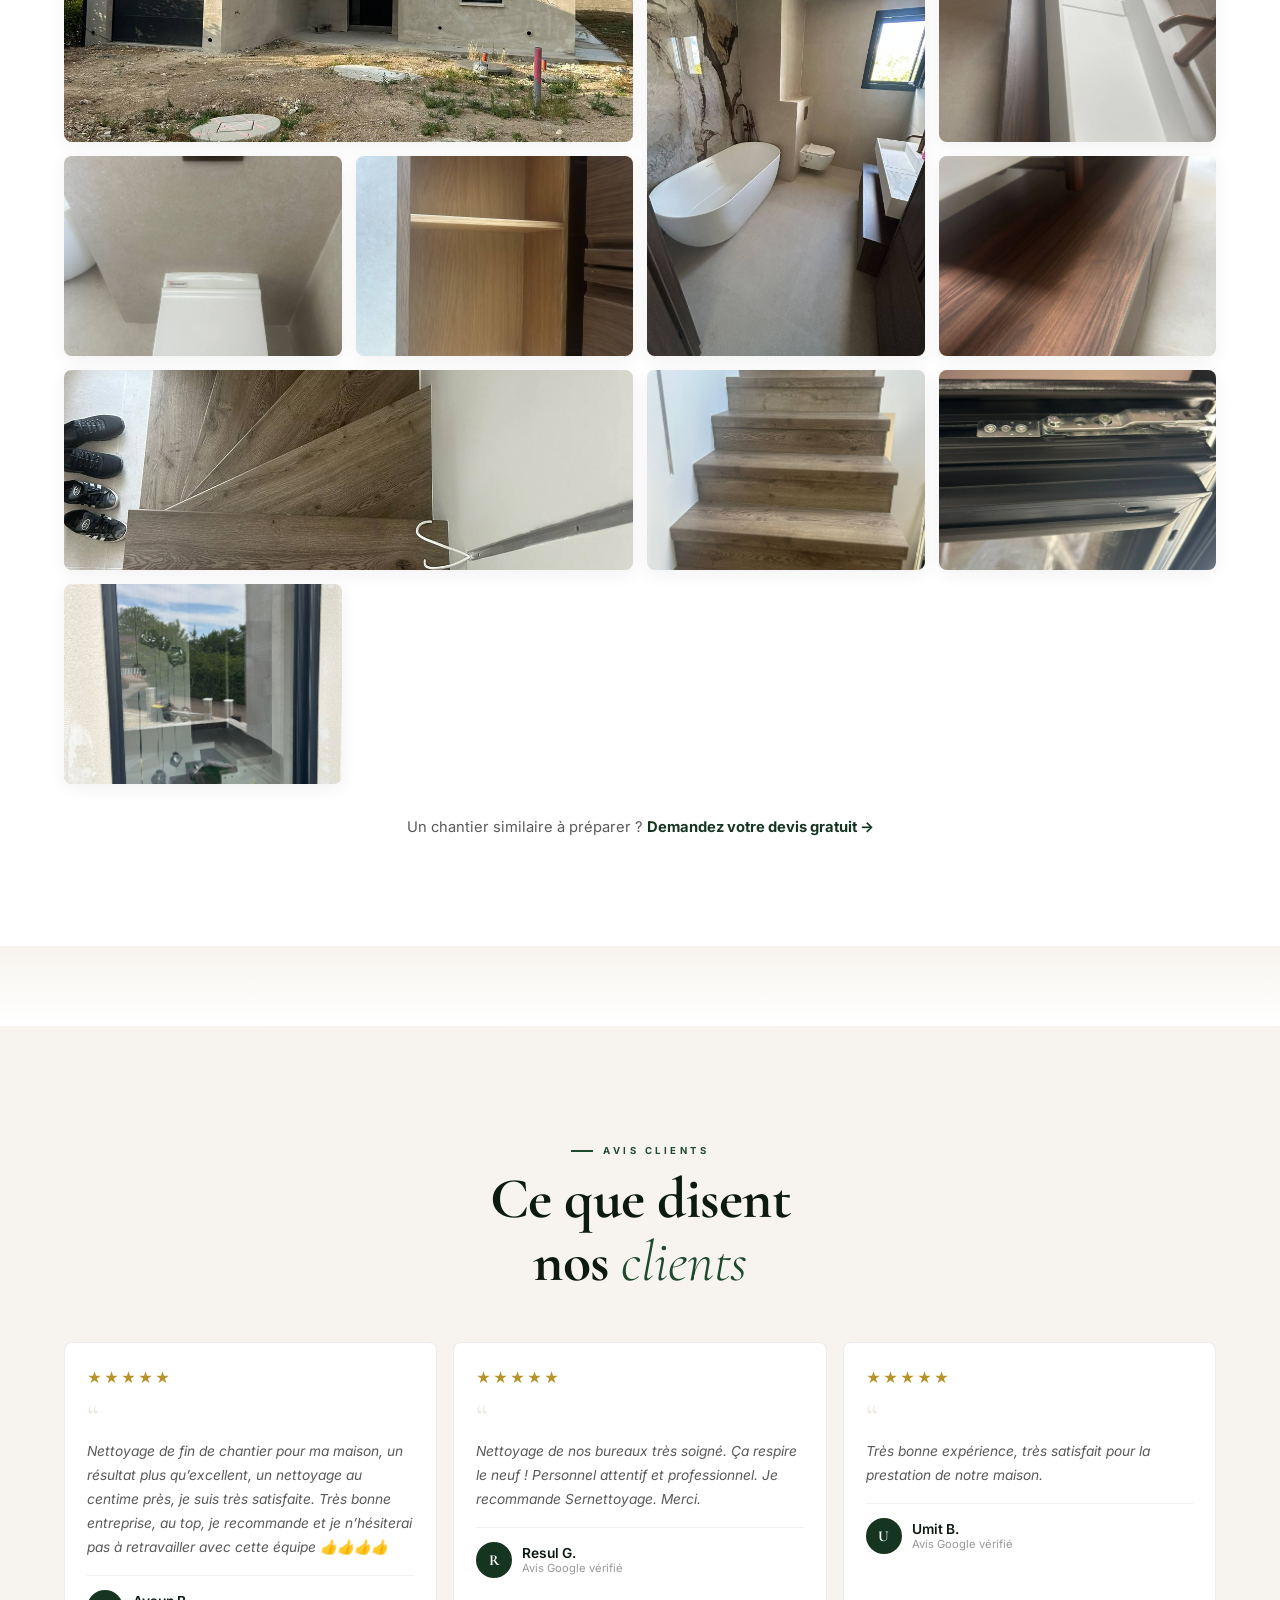
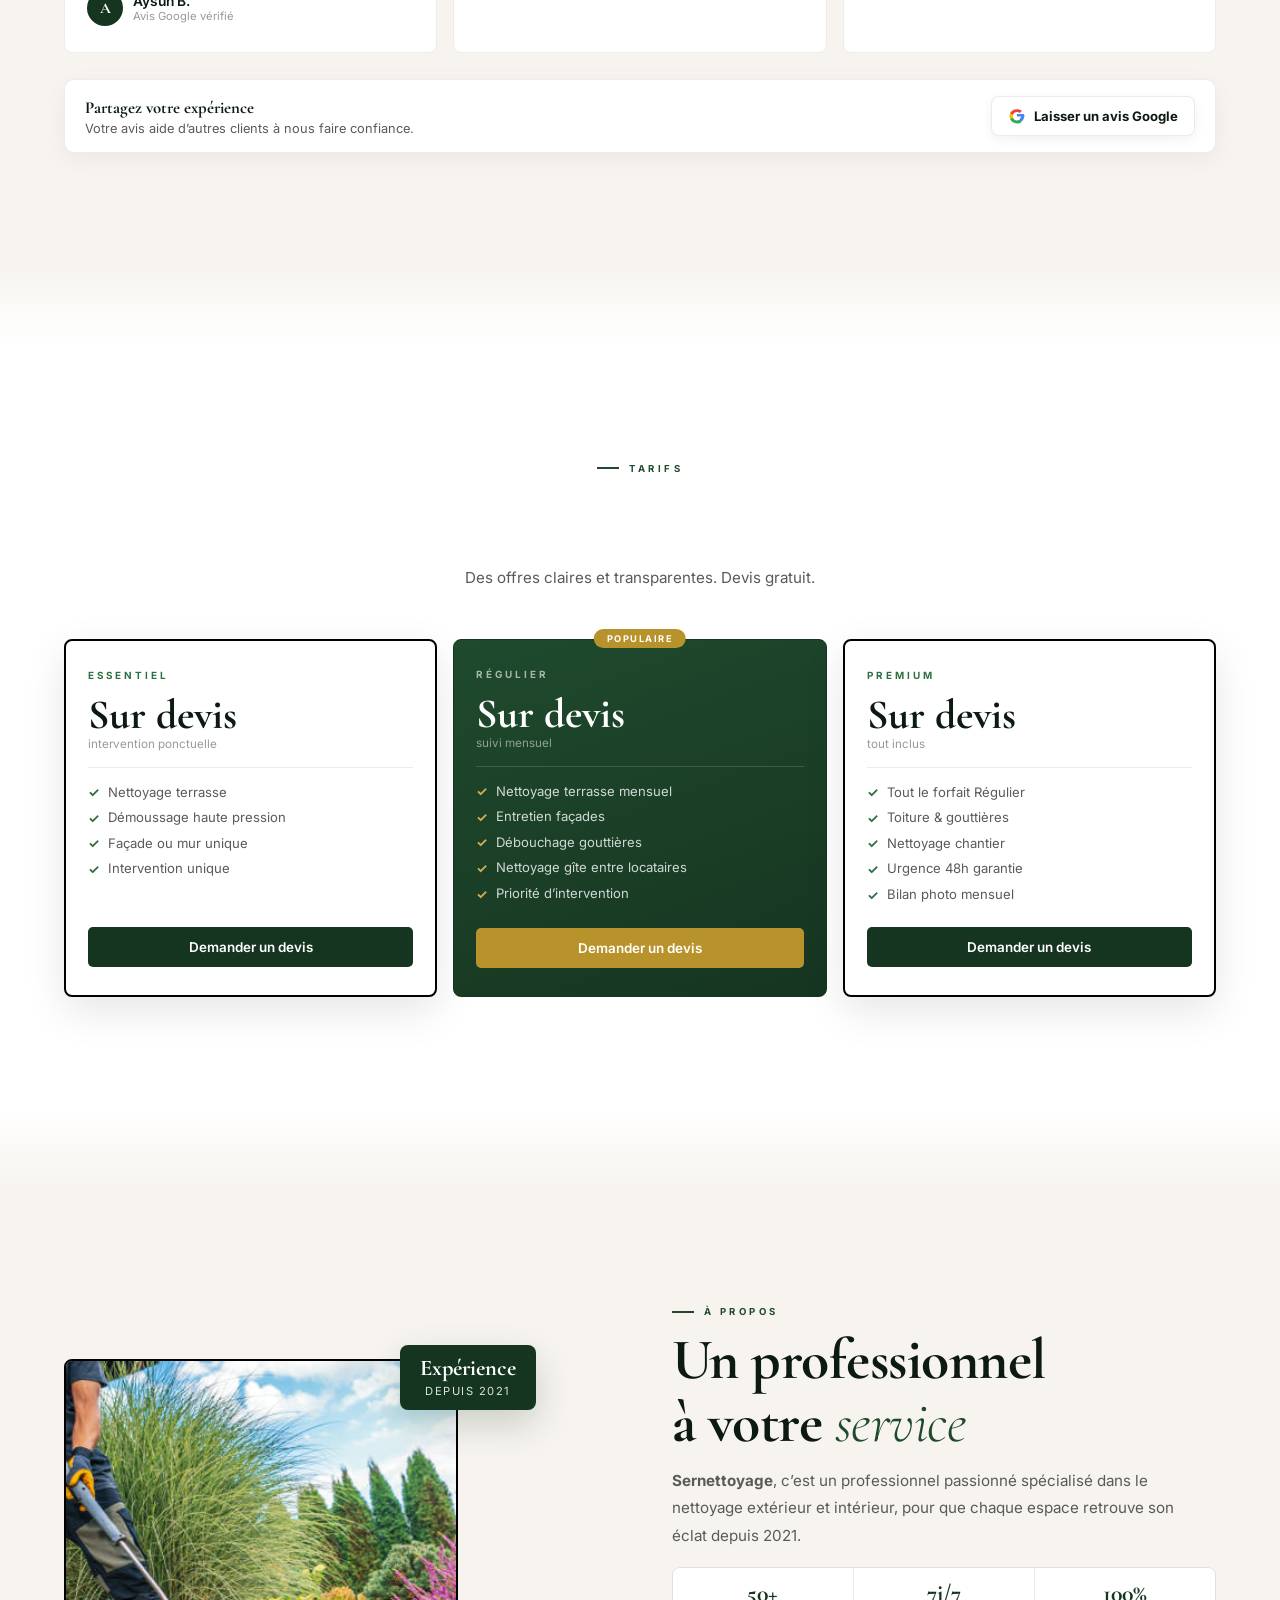
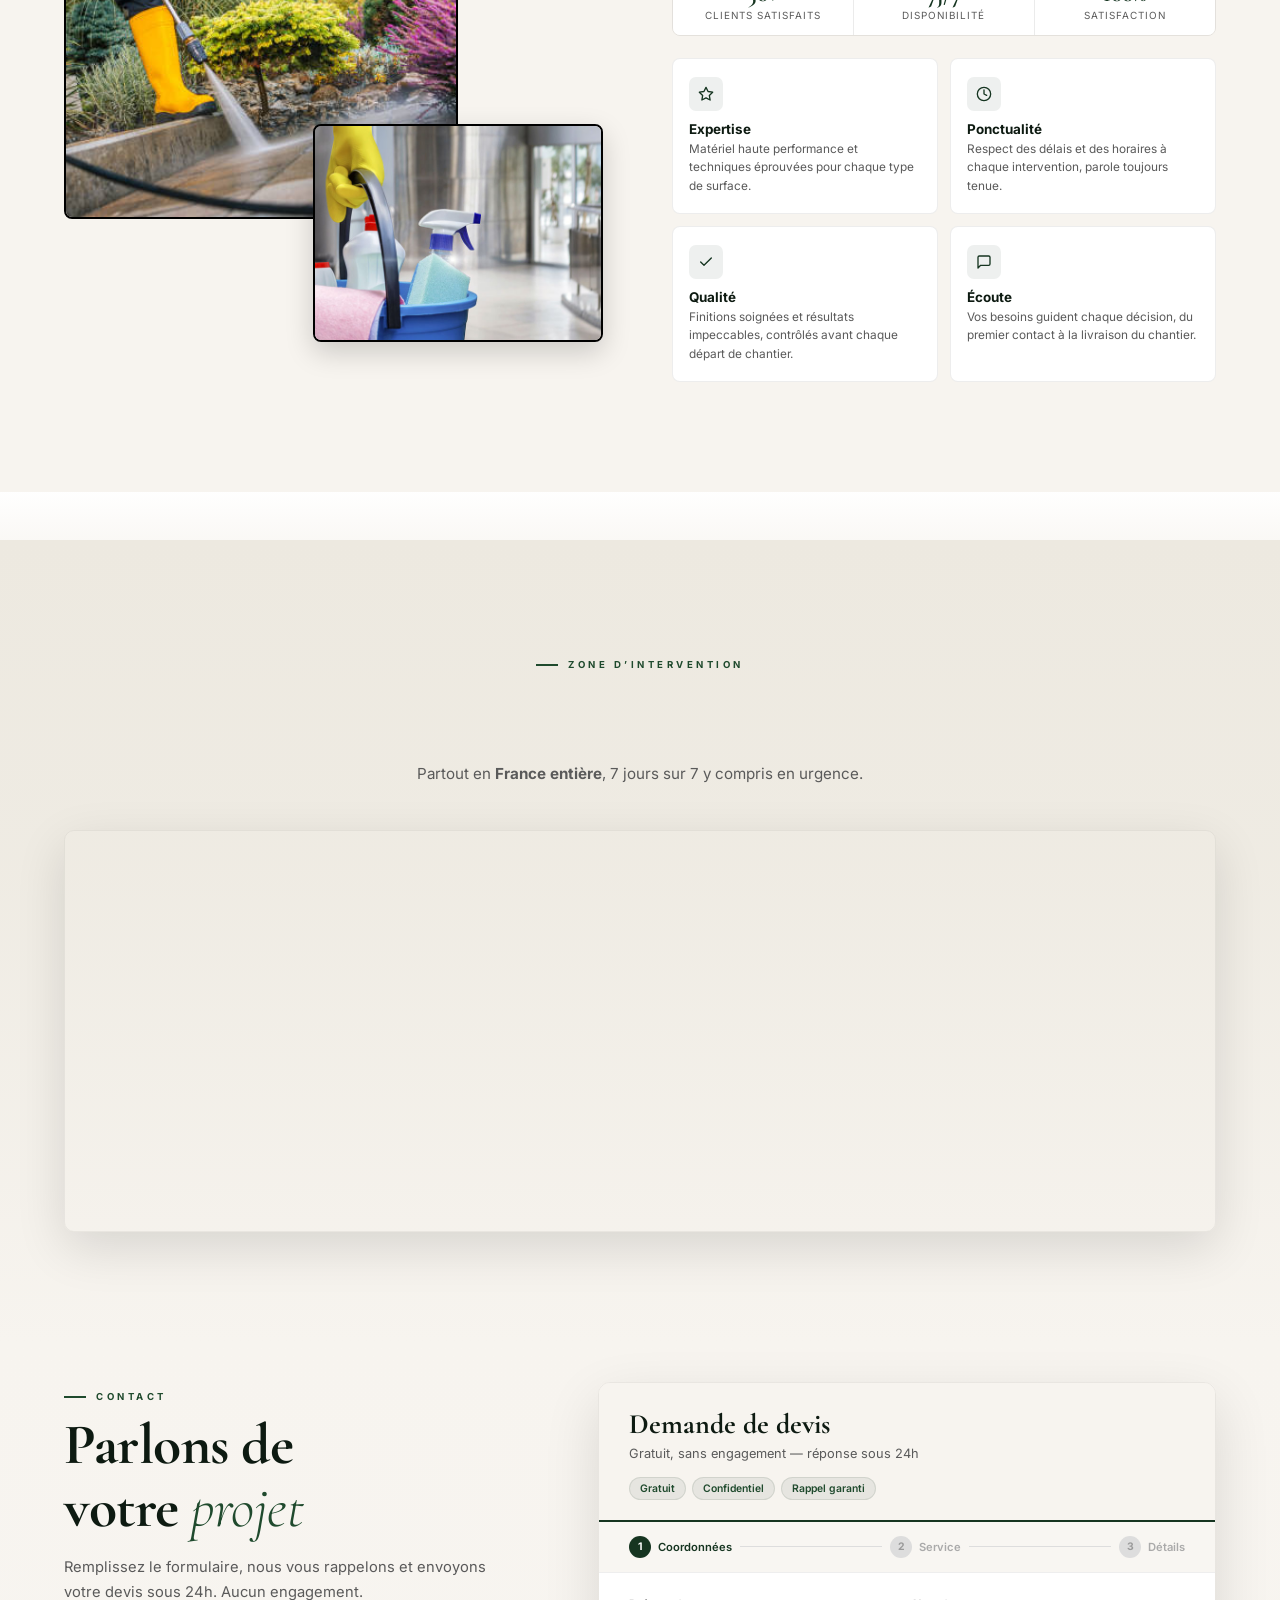
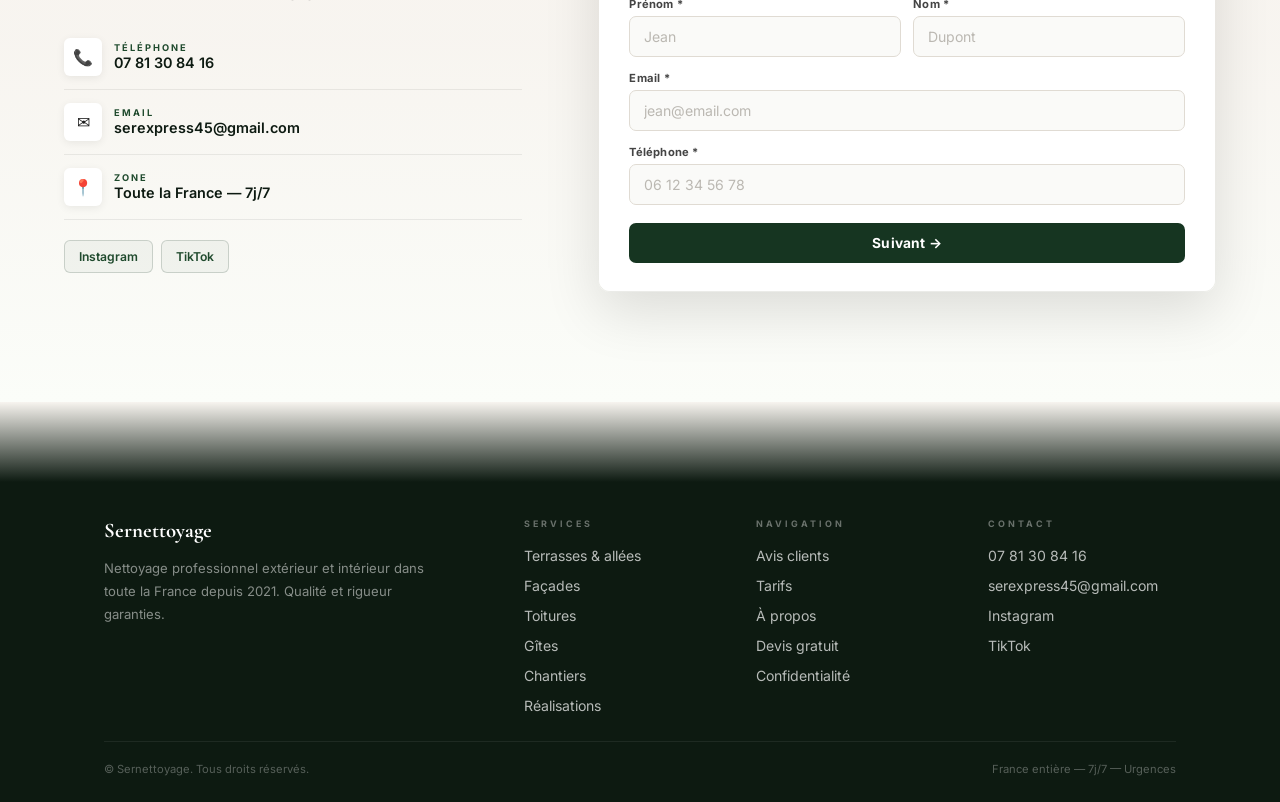
==== commit b7f024fc: "Update index.html" ====
--- a/index.html
+++ b/index.html
@@ -191,18 +191,18 @@
     <p class="sp rv d2" style="margin:0;max-width:400px">Remise en &#233;tat compl&#232;te apr&#232;s construction&nbsp;: villa individuelle &#224; Sens (89), nettoyage int&#233;rieur et ext&#233;rieur, menuiseries, sanitaires et sols avant livraison au propri&#233;taire.</p>
   </div>
   <div class="real-grid">
-    <div class="real-item rv d1" onclick="openLightbox(0)"><img src="real-01.jpg" alt="Fin de chantier Sens - fa&#231;ade ext&#233;rieure" loading="lazy"><span class="real-zoom">&#8981;</span></div>
-    <div class="real-item rv d2" onclick="openLightbox(1)"><img src="real-02.jpg" alt="Fin de chantier Sens - chambre nettoy&#233;e" loading="lazy"><span class="real-zoom">&#8981;</span></div>
-    <div class="real-item rv d3" onclick="openLightbox(2)"><img src="real-03.jpg" alt="Fin de chantier Sens - pi&#232;ce avec niche" loading="lazy"><span class="real-zoom">&#8981;</span></div>
-    <div class="real-item rv d1" onclick="openLightbox(3)"><img src="real-04.jpg" alt="Fin de chantier Sens - salle de bain" loading="lazy"><span class="real-zoom">&#8981;</span></div>
-    <div class="real-item rv d2" onclick="openLightbox(4)"><img src="real-05.jpg" alt="Fin de chantier Sens - vasque nettoy&#233;e" loading="lazy"><span class="real-zoom">&#8981;</span></div>
-    <div class="real-item rv d3" onclick="openLightbox(5)"><img src="real-06.jpg" alt="Fin de chantier Sens - sanitaires" loading="lazy"><span class="real-zoom">&#8981;</span></div>
-    <div class="real-item rv d1" onclick="openLightbox(6)"><img src="real-07.jpg" alt="Fin de chantier Sens - rangements" loading="lazy"><span class="real-zoom">&#8981;</span></div>
-    <div class="real-item rv d2" onclick="openLightbox(7)"><img src="real-08.jpg" alt="Fin de chantier Sens - finitions bois" loading="lazy"><span class="real-zoom">&#8981;</span></div>
-    <div class="real-item rv d3" onclick="openLightbox(8)"><img src="real-09.jpg" alt="Fin de chantier Sens - escalier" loading="lazy"><span class="real-zoom">&#8981;</span></div>
-    <div class="real-item rv d1" onclick="openLightbox(9)"><img src="real-10.jpg" alt="Fin de chantier Sens - marches nettoy&#233;es" loading="lazy"><span class="real-zoom">&#8981;</span></div>
-    <div class="real-item rv d2" onclick="openLightbox(10)"><img src="real-11.jpg" alt="Fin de chantier Sens - d&#233;tail menuiserie" loading="lazy"><span class="real-zoom">&#8981;</span></div>
-    <div class="real-item rv d3" onclick="openLightbox(11)"><img src="real-12.jpg" alt="Fin de chantier Sens - fen&#234;tre finie" loading="lazy"><span class="real-zoom">&#8981;</span></div>
+    <div class="real-item rv d1" onclick="openLightbox(0)"><img src="real-01.jpg" alt="Fin de chantier Sens - fa&#231;ade ext&#233;rieure" loading="lazy"><span class="real-cap">Fa&#231;ade ext&#233;rieure</span><span class="real-zoom">&#8981;</span></div>
+    <div class="real-item rv d2" onclick="openLightbox(1)"><img src="real-02.jpg" alt="Fin de chantier Sens - chambre nettoy&#233;e" loading="lazy"><span class="real-cap">Chambre</span><span class="real-zoom">&#8981;</span></div>
+    <div class="real-item rv d3" onclick="openLightbox(2)"><img src="real-03.jpg" alt="Fin de chantier Sens - pi&#232;ce avec niche" loading="lazy"><span class="real-cap">Pi&#232;ce &#224; vivre</span><span class="real-zoom">&#8981;</span></div>
+    <div class="real-item rv d1" onclick="openLightbox(3)"><img src="real-04.jpg" alt="Fin de chantier Sens - salle de bain" loading="lazy"><span class="real-cap">Salle de bain</span><span class="real-zoom">&#8981;</span></div>
+    <div class="real-item rv d2" onclick="openLightbox(4)"><img src="real-05.jpg" alt="Fin de chantier Sens - vasque nettoy&#233;e" loading="lazy"><span class="real-cap">Vasque</span><span class="real-zoom">&#8981;</span></div>
+    <div class="real-item rv d3" onclick="openLightbox(5)"><img src="real-06.jpg" alt="Fin de chantier Sens - sanitaires" loading="lazy"><span class="real-cap">Sanitaires</span><span class="real-zoom">&#8981;</span></div>
+    <div class="real-item rv d1" onclick="openLightbox(6)"><img src="real-07.jpg" alt="Fin de chantier Sens - rangements" loading="lazy"><span class="real-cap">Rangements</span><span class="real-zoom">&#8981;</span></div>
+    <div class="real-item rv d2" onclick="openLightbox(7)"><img src="real-08.jpg" alt="Fin de chantier Sens - finitions bois" loading="lazy"><span class="real-cap">Finitions bois</span><span class="real-zoom">&#8981;</span></div>
+    <div class="real-item rv d3" onclick="openLightbox(8)"><img src="real-09.jpg" alt="Fin de chantier Sens - escalier" loading="lazy"><span class="real-cap">Escalier</span><span class="real-zoom">&#8981;</span></div>
+    <div class="real-item rv d1" onclick="openLightbox(9)"><img src="real-10.jpg" alt="Fin de chantier Sens - marches nettoy&#233;es" loading="lazy"><span class="real-cap">Marches</span><span class="real-zoom">&#8981;</span></div>
+    <div class="real-item rv d2" onclick="openLightbox(10)"><img src="real-11.jpg" alt="Fin de chantier Sens - d&#233;tail menuiserie" loading="lazy"><span class="real-cap">D&#233;tail menuiserie</span><span class="real-zoom">&#8981;</span></div>
+    <div class="real-item rv d3" onclick="openLightbox(11)"><img src="real-12.jpg" alt="Fin de chantier Sens - fen&#234;tre finie" loading="lazy"><span class="real-cap">Fen&#234;tre finie</span><span class="real-zoom">&#8981;</span></div>
   </div>
   <p class="real-note rv d2">Un chantier similaire &#224; pr&#233;parer&nbsp;? <a href="#contact">Demandez votre devis gratuit &#8594;</a></p>
 </section>
@@ -226,9 +226,9 @@
 
   </div>
   <div class="temo-grid">
-    <div class="temo-card rv d1"><div class="stars">&#9733;&#9733;&#9733;&#9733;&#9733;</div><div class="temo-q">&#8220;</div><p class="temo-text">Ma terrasse &#233;tait m&#233;connaissable apr&#232;s le passage de Sernettoyage. R&#233;sultat bluffant, r&#233;actif et s&#233;rieux.</p><div class="temo-author"><div class="temo-av">T</div><div><div class="temo-name">Thomas R.</div><div class="temo-loc">Corbeil-Essonnes (91)</div></div></div></div>
-    <div class="temo-card rv d2"><div class="stars">&#9733;&#9733;&#9733;&#9733;&#9733;</div><div class="temo-q">&#8220;</div><p class="temo-text">Excellent pour notre g&#238;te entre deux locations. Rapide, efficace. Nos voyageurs sont ravis. On renouvelle&nbsp;!</p><div class="temo-author"><div class="temo-av">S</div><div><div class="temo-name">Sophie D.</div><div class="temo-loc">Fontainebleau (77)</div></div></div></div>
-    <div class="temo-card rv d3"><div class="stars">&#9733;&#9733;&#9733;&#9733;&#9733;</div><div class="temo-q">&#8220;</div><p class="temo-text">Fa&#231;ade nettoy&#233;e comme neuve. Ponctuel, professionnel et prix tr&#232;s correct. Je recommande sans h&#233;sitation.</p><div class="temo-author"><div class="temo-av">M</div><div><div class="temo-name">Marie L.</div><div class="temo-loc">&#201;vry (91)</div></div></div></div>
+    <div class="temo-card rv d1"><div class="stars">&#9733;&#9733;&#9733;&#9733;&#9733;</div><div class="temo-q">&#8220;</div><p class="temo-text">Nettoyage de fin de chantier pour ma maison, un r&#233;sultat plus qu&rsquo;excellent, un nettoyage au centime pr&#232;s, je suis tr&#232;s satisfaite. Tr&#232;s bonne entreprise, au top, je recommande et je n&rsquo;h&#233;siterai pas &#224; retravailler avec cette &#233;quipe &#128077;&#128077;&#128077;&#128077;</p><div class="temo-author"><div class="temo-av">A</div><div><div class="temo-name">Aysun B.</div><div class="temo-loc">Avis Google v&#233;rifi&#233;</div></div></div></div>
+    <div class="temo-card rv d2"><div class="stars">&#9733;&#9733;&#9733;&#9733;&#9733;</div><div class="temo-q">&#8220;</div><p class="temo-text">Nettoyage de nos bureaux tr&#232;s soign&#233;. &#199;a respire le neuf&nbsp;! Personnel attentif et professionnel. Je recommande Sernettoyage. Merci.</p><div class="temo-author"><div class="temo-av">R</div><div><div class="temo-name">Resul G.</div><div class="temo-loc">Avis Google v&#233;rifi&#233;</div></div></div></div>
+    <div class="temo-card rv d3"><div class="stars">&#9733;&#9733;&#9733;&#9733;&#9733;</div><div class="temo-q">&#8220;</div><p class="temo-text">Tr&#232;s bonne exp&#233;rience, tr&#232;s satisfait pour la prestation de notre maison.</p><div class="temo-author"><div class="temo-av">U</div><div><div class="temo-name">Umit B.</div><div class="temo-loc">Avis Google v&#233;rifi&#233;</div></div></div></div>
   </div>
   <div class="temo-cta rv d3">
     <div><h4>Partagez votre exp&#233;rience</h4><p>Votre avis aide d&rsquo;autres clients &#224; nous faire confiance.</p></div>
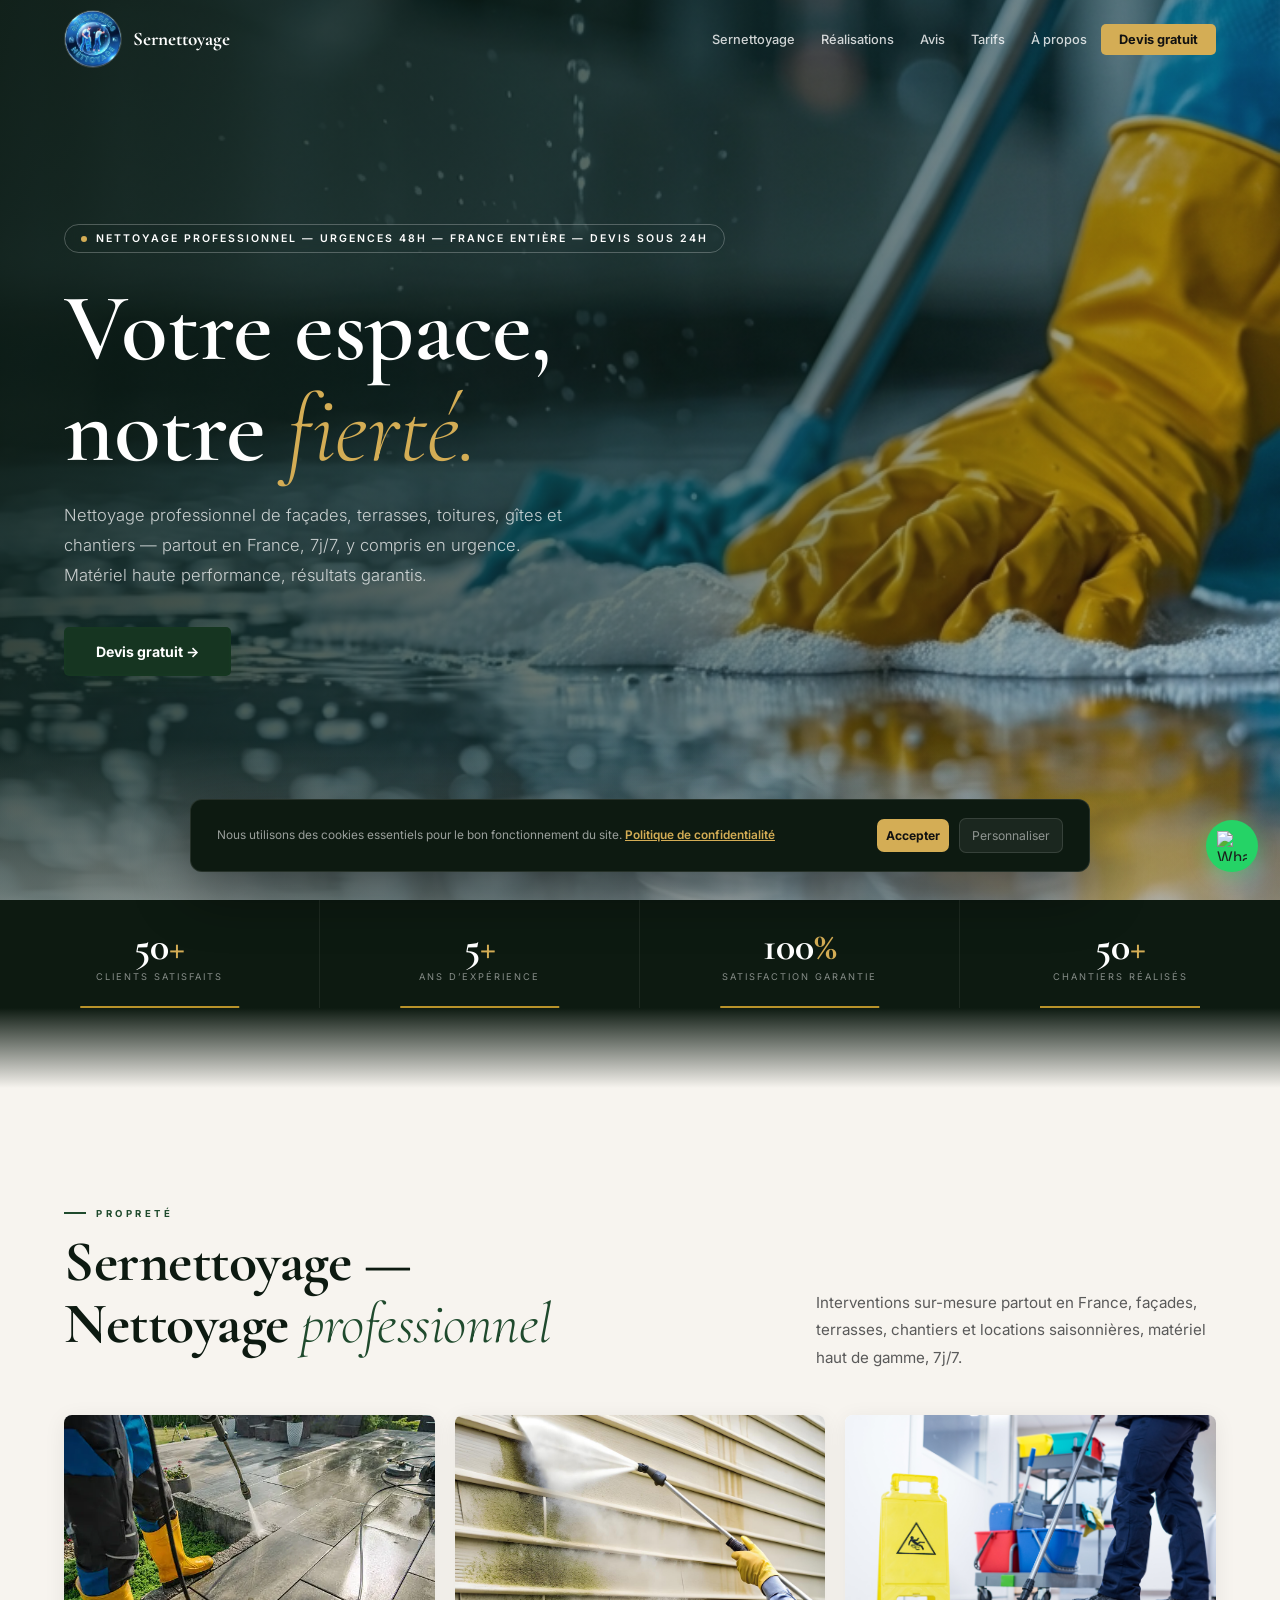
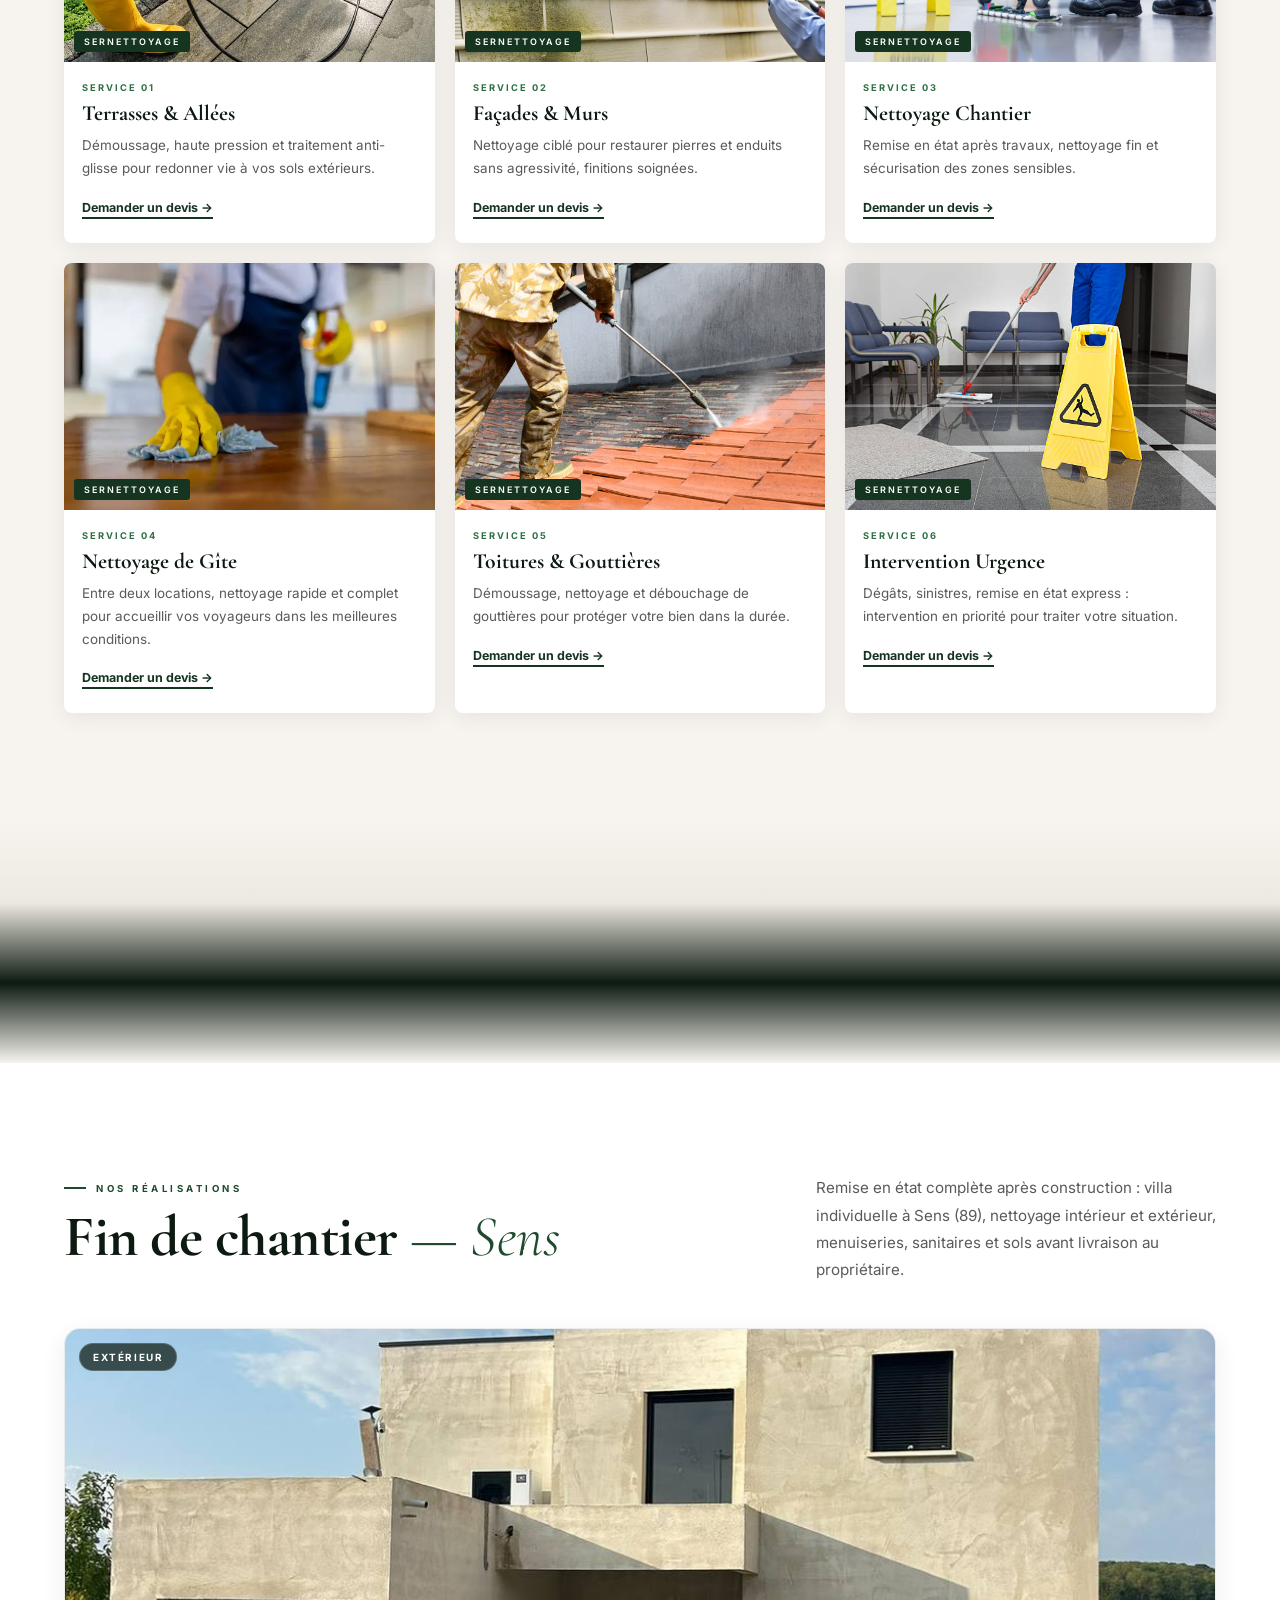
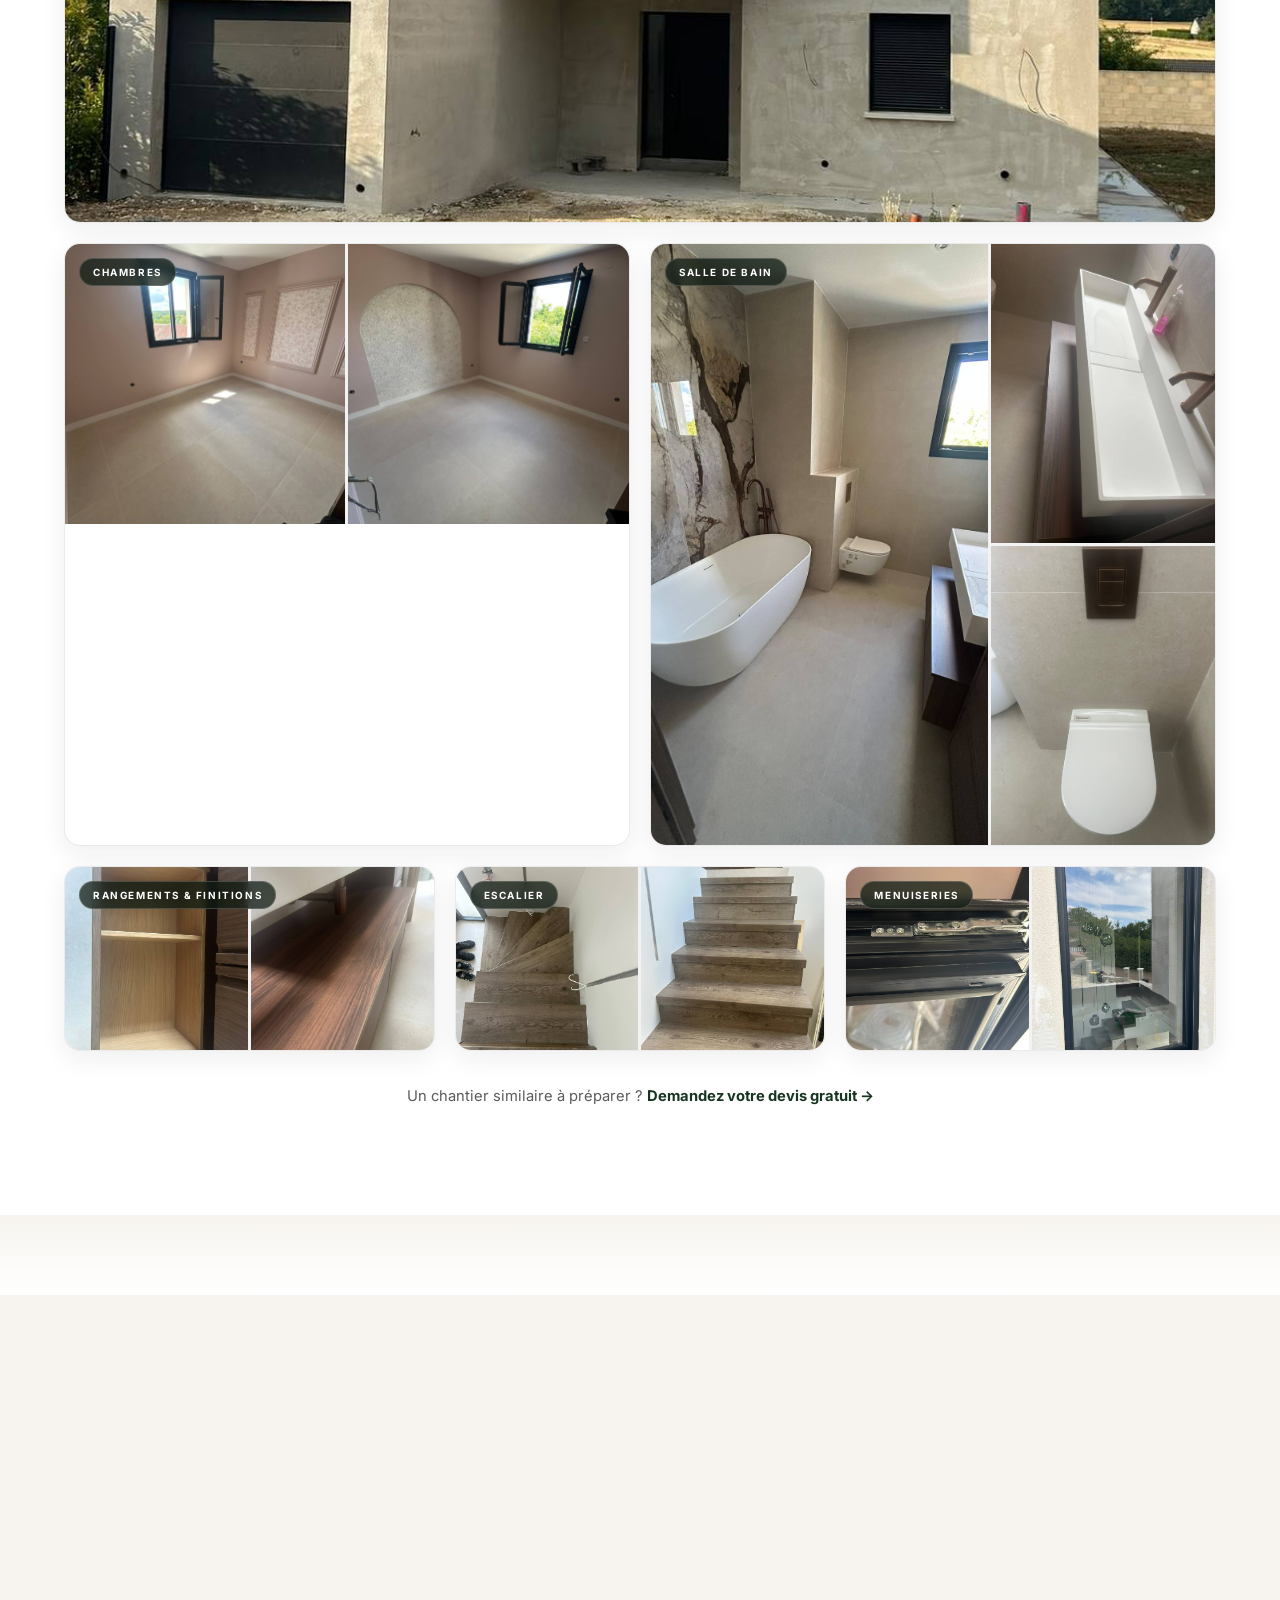
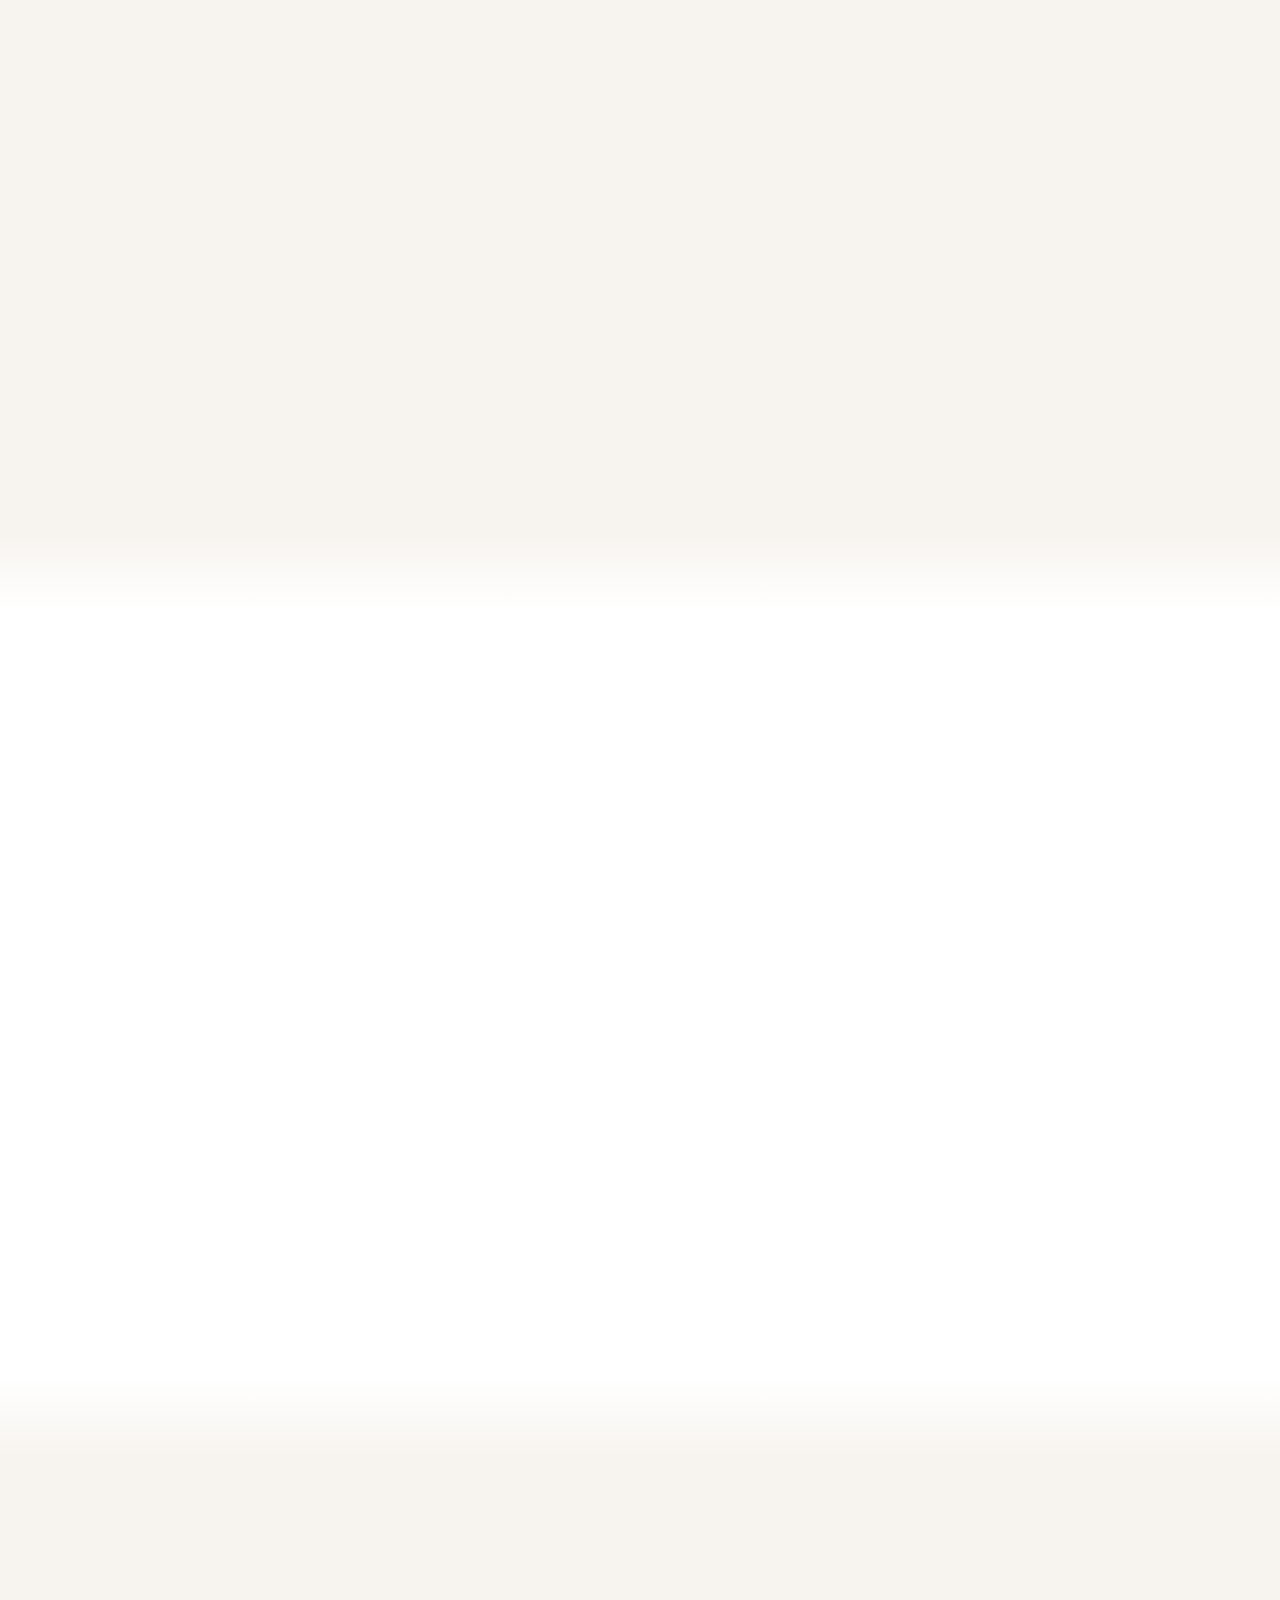
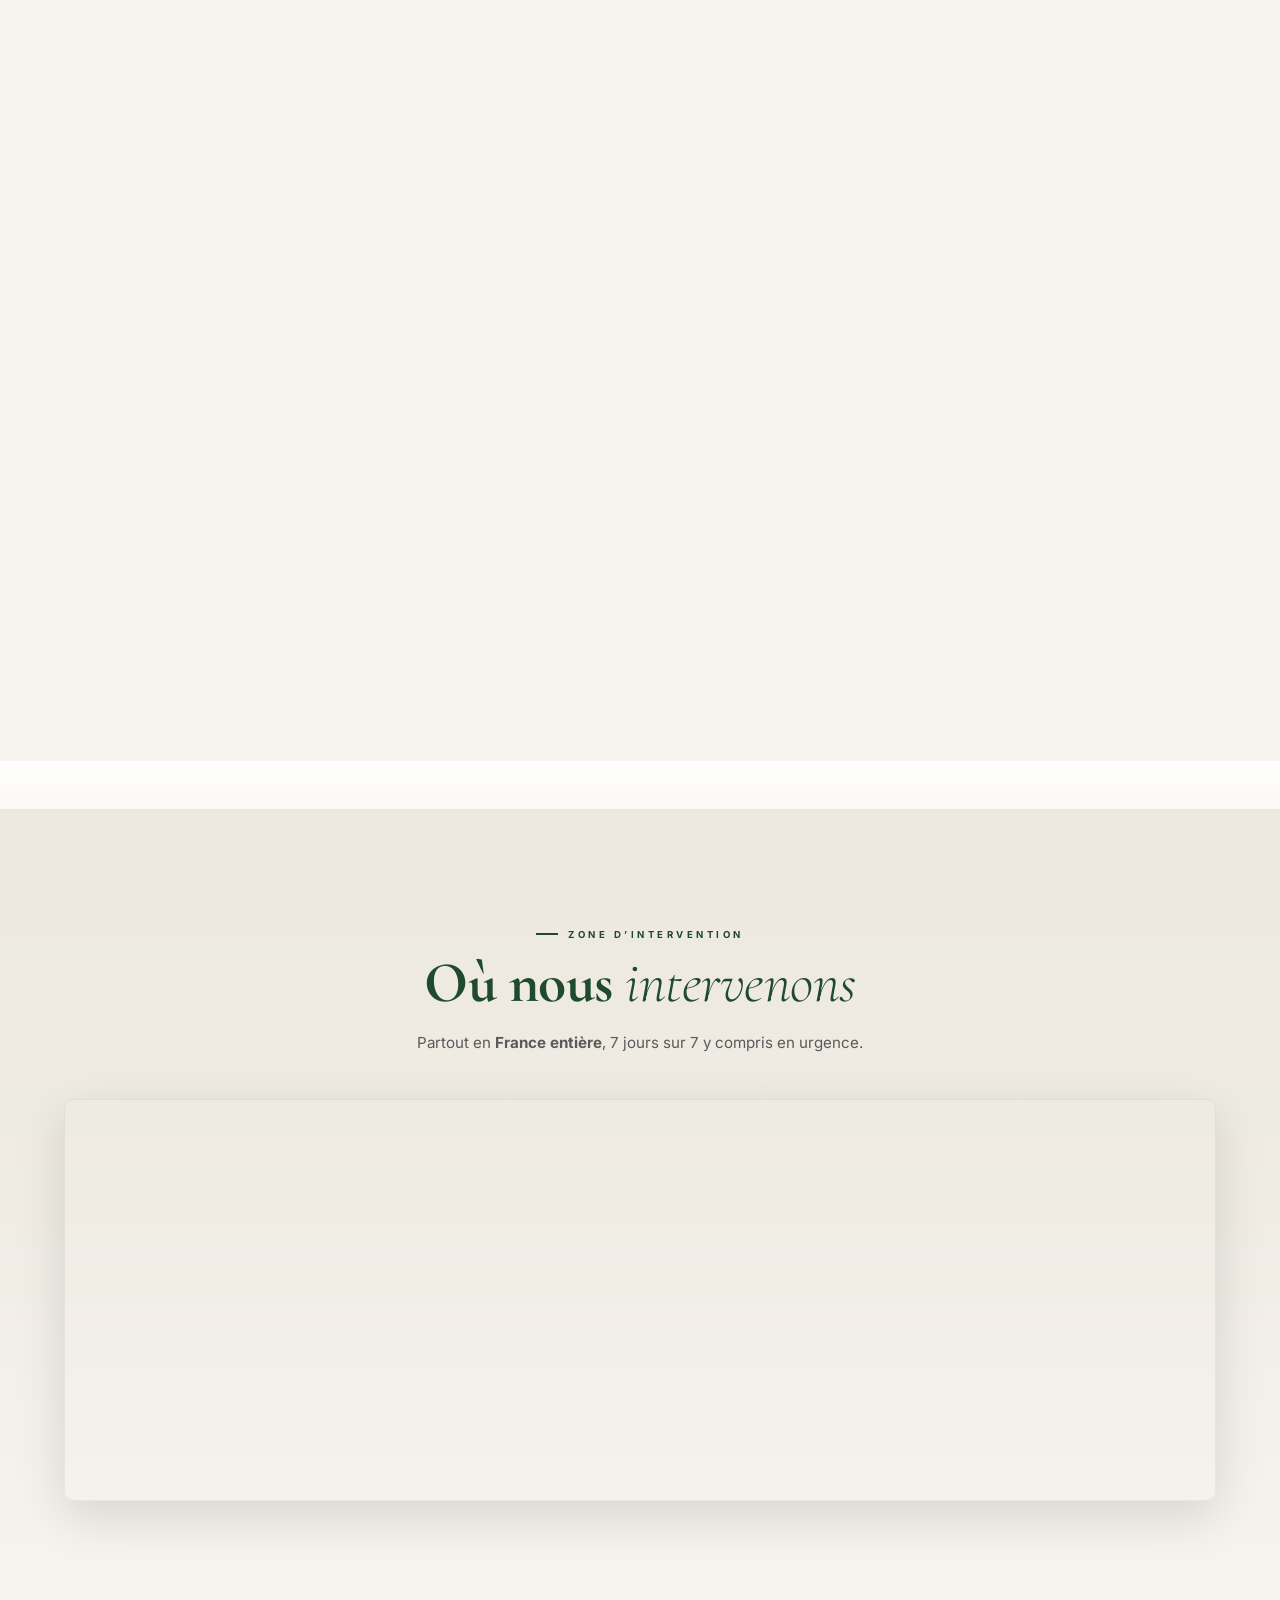
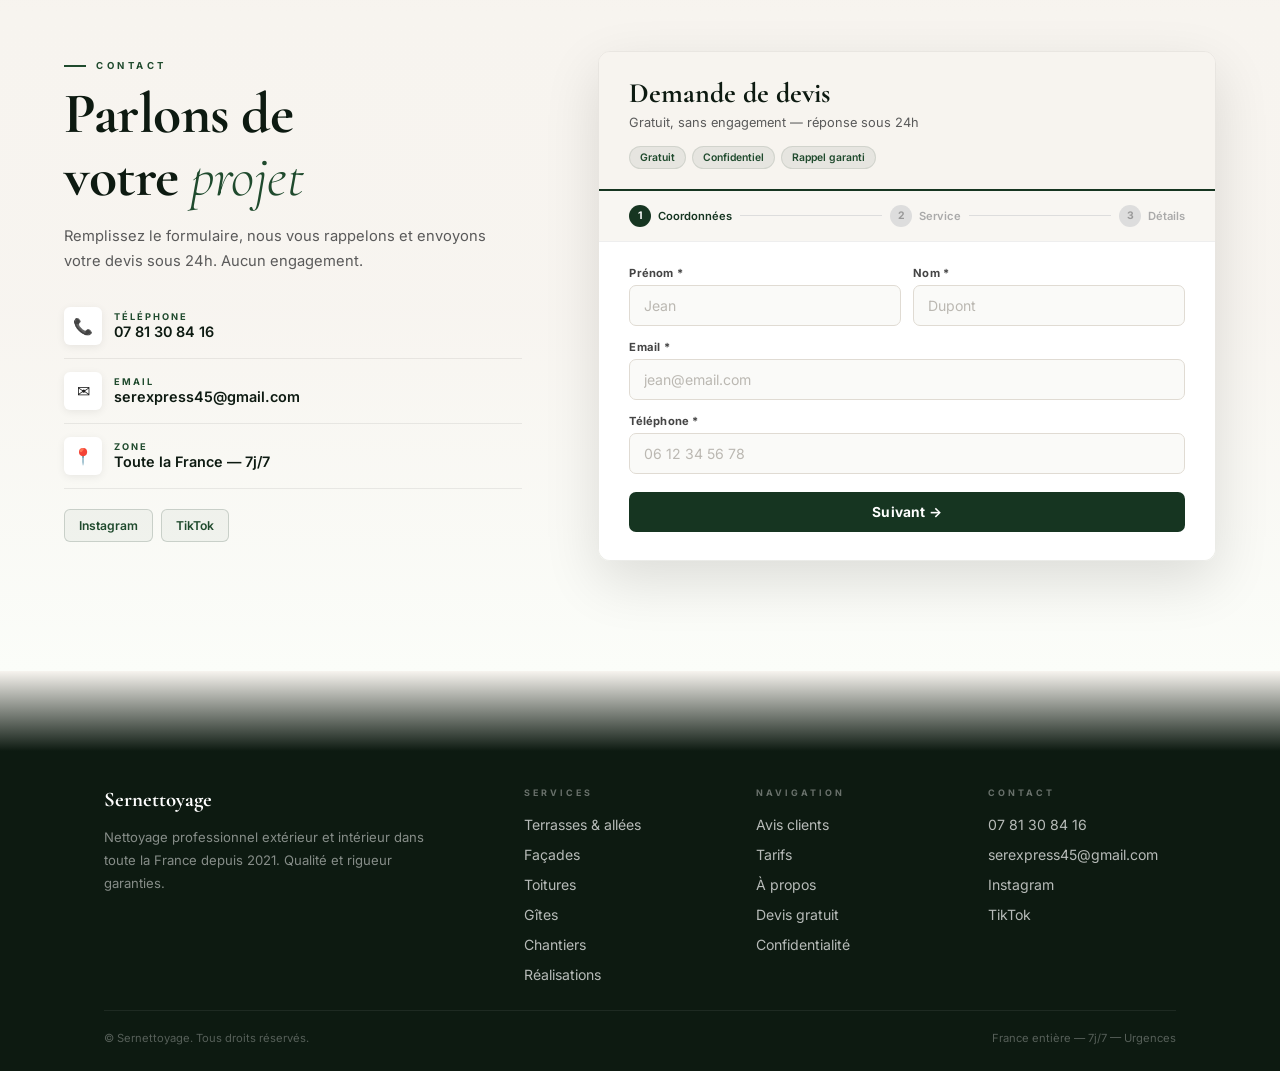
==== commit b996e161: "Add files via upload" ====
--- a/index.html
+++ b/index.html
@@ -190,20 +190,58 @@
     </div>
     <p class="sp rv d2" style="margin:0;max-width:400px">Remise en &#233;tat compl&#232;te apr&#232;s construction&nbsp;: villa individuelle &#224; Sens (89), nettoyage int&#233;rieur et ext&#233;rieur, menuiseries, sanitaires et sols avant livraison au propri&#233;taire.</p>
   </div>
-  <div class="real-grid">
-    <div class="real-item rv d1" onclick="openLightbox(0)"><img src="real-01.jpg" alt="Fin de chantier Sens - fa&#231;ade ext&#233;rieure" loading="lazy"><span class="real-cap">Fa&#231;ade ext&#233;rieure</span><span class="real-zoom">&#8981;</span></div>
-    <div class="real-item rv d2" onclick="openLightbox(1)"><img src="real-02.jpg" alt="Fin de chantier Sens - chambre nettoy&#233;e" loading="lazy"><span class="real-cap">Chambre</span><span class="real-zoom">&#8981;</span></div>
-    <div class="real-item rv d3" onclick="openLightbox(2)"><img src="real-03.jpg" alt="Fin de chantier Sens - pi&#232;ce avec niche" loading="lazy"><span class="real-cap">Pi&#232;ce &#224; vivre</span><span class="real-zoom">&#8981;</span></div>
-    <div class="real-item rv d1" onclick="openLightbox(3)"><img src="real-04.jpg" alt="Fin de chantier Sens - salle de bain" loading="lazy"><span class="real-cap">Salle de bain</span><span class="real-zoom">&#8981;</span></div>
-    <div class="real-item rv d2" onclick="openLightbox(4)"><img src="real-05.jpg" alt="Fin de chantier Sens - vasque nettoy&#233;e" loading="lazy"><span class="real-cap">Vasque</span><span class="real-zoom">&#8981;</span></div>
-    <div class="real-item rv d3" onclick="openLightbox(5)"><img src="real-06.jpg" alt="Fin de chantier Sens - sanitaires" loading="lazy"><span class="real-cap">Sanitaires</span><span class="real-zoom">&#8981;</span></div>
-    <div class="real-item rv d1" onclick="openLightbox(6)"><img src="real-07.jpg" alt="Fin de chantier Sens - rangements" loading="lazy"><span class="real-cap">Rangements</span><span class="real-zoom">&#8981;</span></div>
-    <div class="real-item rv d2" onclick="openLightbox(7)"><img src="real-08.jpg" alt="Fin de chantier Sens - finitions bois" loading="lazy"><span class="real-cap">Finitions bois</span><span class="real-zoom">&#8981;</span></div>
-    <div class="real-item rv d3" onclick="openLightbox(8)"><img src="real-09.jpg" alt="Fin de chantier Sens - escalier" loading="lazy"><span class="real-cap">Escalier</span><span class="real-zoom">&#8981;</span></div>
-    <div class="real-item rv d1" onclick="openLightbox(9)"><img src="real-10.jpg" alt="Fin de chantier Sens - marches nettoy&#233;es" loading="lazy"><span class="real-cap">Marches</span><span class="real-zoom">&#8981;</span></div>
-    <div class="real-item rv d2" onclick="openLightbox(10)"><img src="real-11.jpg" alt="Fin de chantier Sens - d&#233;tail menuiserie" loading="lazy"><span class="real-cap">D&#233;tail menuiserie</span><span class="real-zoom">&#8981;</span></div>
-    <div class="real-item rv d3" onclick="openLightbox(11)"><img src="real-12.jpg" alt="Fin de chantier Sens - fen&#234;tre finie" loading="lazy"><span class="real-cap">Fen&#234;tre finie</span><span class="real-zoom">&#8981;</span></div>
-  </div>
+  <div class="real-blocks">
+    <div class="real-block real-block-hero rv d1">
+      <span class="real-block-label">Ext&#233;rieur</span>
+      <div class="real-block-grid cols-1">
+        <div class="real-sub" onclick="openLightbox(0)"><img src="real-01.jpg" alt="Fin de chantier Sens - fa&#231;ade ext&#233;rieure" loading="lazy"><span class="real-zoom">&#8981;</span></div>
+      </div>
+    </div>
+
+    <div class="real-block rv d2">
+      <span class="real-block-label">Chambres</span>
+      <div class="real-block-grid cols-2">
+        <div class="real-sub" onclick="openLightbox(1)"><img src="real-02.jpg" alt="Fin de chantier Sens - chambre nettoy&#233;e" loading="lazy"><span class="real-zoom">&#8981;</span></div>
+        <div class="real-sub" onclick="openLightbox(2)"><img src="real-03.jpg" alt="Fin de chantier Sens - pi&#232;ce avec niche" loading="lazy"><span class="real-zoom">&#8981;</span></div>
+      </div>
+    </div>
+
+    <div class="real-block real-block-wide rv d3">
+      <span class="real-block-label">Salle de bain</span>
+      <div class="real-block-grid cols-feat">
+        <div class="real-sub feat" onclick="openLightbox(3)"><img src="real-04.jpg" alt="Fin de chantier Sens - salle de bain" loading="lazy"><span class="real-zoom">&#8981;</span></div>
+        <div class="real-sub-stack">
+          <div class="real-sub" onclick="openLightbox(4)"><img src="real-05.jpg" alt="Fin de chantier Sens - vasque nettoy&#233;e" loading="lazy"><span class="real-zoom">&#8981;</span></div>
+          <div class="real-sub" onclick="openLightbox(5)"><img src="real-06.jpg" alt="Fin de chantier Sens - sanitaires" loading="lazy"><span class="real-zoom">&#8981;</span></div>
+        </div>
+      </div>
+    </div>
+
+    <div class="real-block rv d1">
+      <span class="real-block-label">Rangements &amp; finitions</span>
+      <div class="real-block-grid cols-2">
+        <div class="real-sub" onclick="openLightbox(6)"><img src="real-07.jpg" alt="Fin de chantier Sens - rangements" loading="lazy"><span class="real-zoom">&#8981;</span></div>
+        <div class="real-sub" onclick="openLightbox(7)"><img src="real-08.jpg" alt="Fin de chantier Sens - finitions bois" loading="lazy"><span class="real-zoom">&#8981;</span></div>
+      </div>
+    </div>
+
+    <div class="real-block rv d2">
+      <span class="real-block-label">Escalier</span>
+      <div class="real-block-grid cols-2">
+        <div class="real-sub" onclick="openLightbox(8)"><img src="real-09.jpg" alt="Fin de chantier Sens - escalier" loading="lazy"><span class="real-zoom">&#8981;</span></div>
+        <div class="real-sub" onclick="openLightbox(9)"><img src="real-10.jpg" alt="Fin de chantier Sens - marches nettoy&#233;es" loading="lazy"><span class="real-zoom">&#8981;</span></div>
+      </div>
+    </div>
+
+    <div class="real-block rv d3">
+      <span class="real-block-label">Menuiseries</span>
+      <div class="real-block-grid cols-2">
+        <div class="real-sub" onclick="openLightbox(10)"><img src="real-11.jpg" alt="Fin de chantier Sens - d&#233;tail menuiserie" loading="lazy"><span class="real-zoom">&#8981;</span></div>
+        <div class="real-sub" onclick="openLightbox(11)"><img src="real-12.jpg" alt="Fin de chantier Sens - fen&#234;tre finie" loading="lazy"><span class="real-zoom">&#8981;</span></div>
+      </div>
+    </div>
+  </div>
+
   <p class="real-note rv d2">Un chantier similaire &#224; pr&#233;parer&nbsp;? <a href="#contact">Demandez votre devis gratuit &#8594;</a></p>
 </section>
 
--- a/styles.css
+++ b/styles.css
@@ -236,20 +236,38 @@
 .sj-img img{display:block;width:100%;height:100%;object-fit:cover}
 .sj-tag{position:absolute;bottom:10px;left:10px;background:var(--g1);color:#fff;font-size:.56rem;letter-spacing:2px;text-transform:uppercase;font-weight:600;padding:5px 10px;border-radius:3px}
 
-/* REALISATIONS */
-.real-grid{display:grid;grid-template-columns:repeat(4,1fr);grid-auto-rows:200px;gap:14px}
-.real-item{position:relative;border-radius:8px;overflow:hidden;cursor:pointer;background:var(--cream2);box-shadow:0 4px 18px rgba(0,0,0,.06);transition:transform .35s cubic-bezier(.16,1,.3,1),box-shadow .35s}
-.real-item:hover{transform:translateY(-4px);box-shadow:0 12px 30px rgba(0,0,0,.14)}
-.real-item img{width:100%;height:100%;object-fit:cover;display:block;transition:transform .5s cubic-bezier(.16,1,.3,1)}
-.real-item:hover img{transform:scale(1.06)}
-.real-item:nth-child(1){grid-column:span 2;grid-row:span 2}
-.real-item:nth-child(4){grid-row:span 2}
-.real-item:nth-child(9){grid-column:span 2}
-.real-zoom{position:absolute;top:10px;right:10px;width:30px;height:30px;border-radius:50%;background:rgba(13,26,17,.55);color:#fff;display:flex;align-items:center;justify-content:center;font-size:.95rem;opacity:0;transition:opacity .3s,background .3s;backdrop-filter:blur(2px)}
-.real-item:hover .real-zoom{opacity:1}
-.real-note{text-align:center;margin-top:34px;font-size:.92rem;color:var(--muted)}
+/* REALISATIONS — blocs groupés par thématique */
+.real-blocks{display:grid;grid-template-columns:repeat(6,1fr);gap:20px}
+.real-block{position:relative;border-radius:16px;overflow:hidden;background:#fff;border:1px solid rgba(0,0,0,.08);box-shadow:0 8px 26px rgba(13,26,17,.07);transition:transform .4s cubic-bezier(.16,1,.3,1),box-shadow .4s,border-color .4s}
+.real-block:hover{transform:translateY(-5px);box-shadow:0 22px 50px rgba(13,26,17,.16);border-color:var(--g1)}
+.real-block-hero{grid-column:span 6}
+.real-block:nth-of-type(2){grid-column:span 3}
+.real-block-wide{grid-column:span 3}
+.real-block:nth-of-type(4){grid-column:span 2}
+.real-block:nth-of-type(5){grid-column:span 2}
+.real-block:nth-of-type(6){grid-column:span 2}
+.real-block-label{position:absolute;top:14px;left:14px;z-index:3;background:rgba(13,26,17,.72);backdrop-filter:blur(4px);color:#fff;font-size:.62rem;letter-spacing:1.6px;text-transform:uppercase;font-weight:700;padding:7px 13px;border-radius:20px;border:1px solid rgba(255,255,255,.18)}
+.real-block-grid{display:grid;gap:3px;background:rgba(0,0,0,.05)}
+.real-block-grid.cols-1{grid-template-columns:1fr}
+.real-block-grid.cols-2{grid-template-columns:1fr 1fr}
+.real-block-grid.cols-feat{grid-template-columns:1.5fr 1fr}
+.real-sub-stack{display:grid;grid-template-rows:1fr 1fr;gap:3px}
+.real-sub{position:relative;overflow:hidden;cursor:pointer;background:var(--cream2)}
+.real-block-hero .real-sub{aspect-ratio:21/9}
+.cols-2 .real-sub{aspect-ratio:1/1}
+.real-sub.feat{aspect-ratio:auto;height:100%}
+.real-sub-stack .real-sub{aspect-ratio:auto;height:100%}
+.real-sub img{width:100%;height:100%;object-fit:cover;display:block;transition:transform .6s cubic-bezier(.16,1,.3,1)}
+.real-sub:hover img{transform:scale(1.08)}
+.real-sub::after{content:'';position:absolute;inset:0;background:linear-gradient(180deg,rgba(0,0,0,0) 55%,rgba(8,14,10,.68) 100%);opacity:0;transition:opacity .35s}
+.real-sub:hover::after{opacity:1}
+.real-zoom{position:absolute;top:10px;right:10px;width:30px;height:30px;border-radius:50%;background:rgba(255,255,255,.16);border:1px solid rgba(255,255,255,.35);color:#fff;display:flex;align-items:center;justify-content:center;font-size:.9rem;opacity:0;transform:scale(.85);transition:opacity .3s,transform .3s,background .3s;backdrop-filter:blur(3px);z-index:2}
+.real-sub:hover .real-zoom{opacity:1;transform:scale(1)}
+.real-zoom:hover{background:rgba(255,255,255,.32)}
+.real-note{text-align:center;margin-top:36px;font-size:.92rem;color:var(--muted)}
 .real-note a{color:var(--g1);font-weight:700;text-decoration:none}
 .real-note a:hover{text-decoration:underline}
+
 
 /* LIGHTBOX */
 .lb{position:fixed;inset:0;z-index:1200;background:rgba(8,12,9,.94);display:none;align-items:center;justify-content:center;padding:20px}
@@ -471,8 +489,9 @@
   .temo-grid{grid-template-columns:repeat(2,1fr)}
   .prix-grid{grid-template-columns:repeat(2,1fr)}
   .ft-grid{grid-template-columns:1fr 1fr;gap:28px}
-  .real-grid{grid-template-columns:repeat(3,1fr);grid-auto-rows:160px}
-  .real-item:nth-child(9){grid-column:span 1}
+  .real-blocks{grid-template-columns:repeat(2,1fr)}
+  .real-block-hero,.real-block:nth-of-type(2),.real-block-wide,.real-block:nth-of-type(4),.real-block:nth-of-type(5),.real-block:nth-of-type(6){grid-column:span 1}
+  .real-block-hero{grid-column:span 2}
 }
 @media(max-width:820px){
   .n-links{display:none}
@@ -494,8 +513,14 @@
   .prix-grid{grid-template-columns:1fr}
   .form-head,.form-body,.form-stps{padding-left:18px;padding-right:18px}
   .ct-layout{gap:28px}
-  .real-grid{grid-template-columns:repeat(2,1fr);grid-auto-rows:150px;gap:10px}
-  .real-item:nth-child(1),.real-item:nth-child(4){grid-column:span 2;grid-row:span 1;aspect-ratio:16/9;height:auto}
+  .real-blocks{grid-template-columns:1fr;gap:14px}
+  .real-block-hero,.real-block:nth-of-type(2),.real-block-wide,.real-block:nth-of-type(4),.real-block:nth-of-type(5),.real-block:nth-of-type(6){grid-column:span 1}
+  .real-block-hero .real-sub{aspect-ratio:16/10}
+  .real-block-grid.cols-feat{grid-template-columns:1fr}
+  .real-sub.feat{aspect-ratio:16/10;height:auto}
+  .real-sub-stack{grid-template-columns:1fr 1fr;grid-template-rows:1fr}
+  .real-sub-stack .real-sub{aspect-ratio:1/1;height:auto}
+  .real-block-label{font-size:.58rem;padding:6px 11px;top:10px;left:10px}
   .lb-arrow{width:38px;height:38px;font-size:1rem}
   .lb-prev{left:8px}.lb-next{right:8px}
 }
@@ -532,7 +557,6 @@
   .ap-kpis{flex-direction:column}
   .ap-kpi{border-right:none!important;border-bottom:1px solid rgba(0,0,0,.08)}
   .ap-kpi:last-child{border-bottom:none}
-  .real-grid{grid-auto-rows:130px}
 }
 }
 
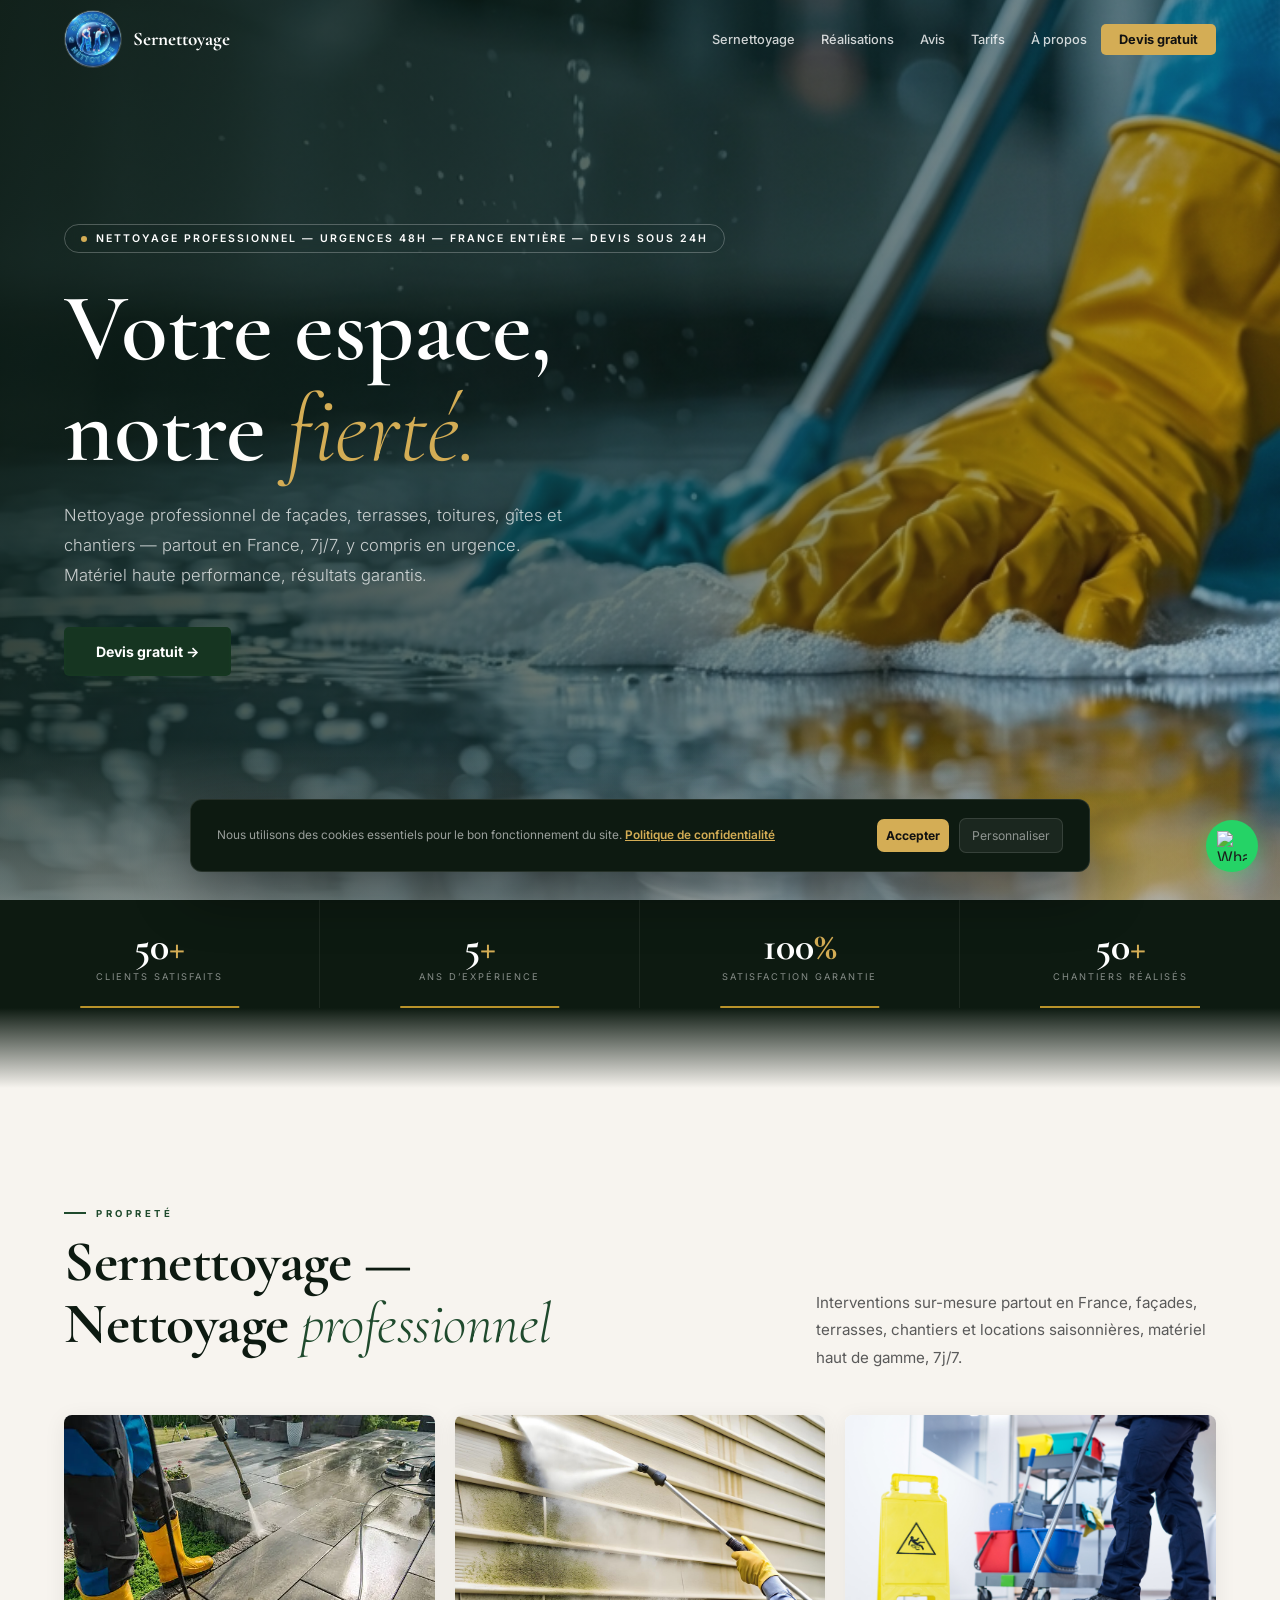
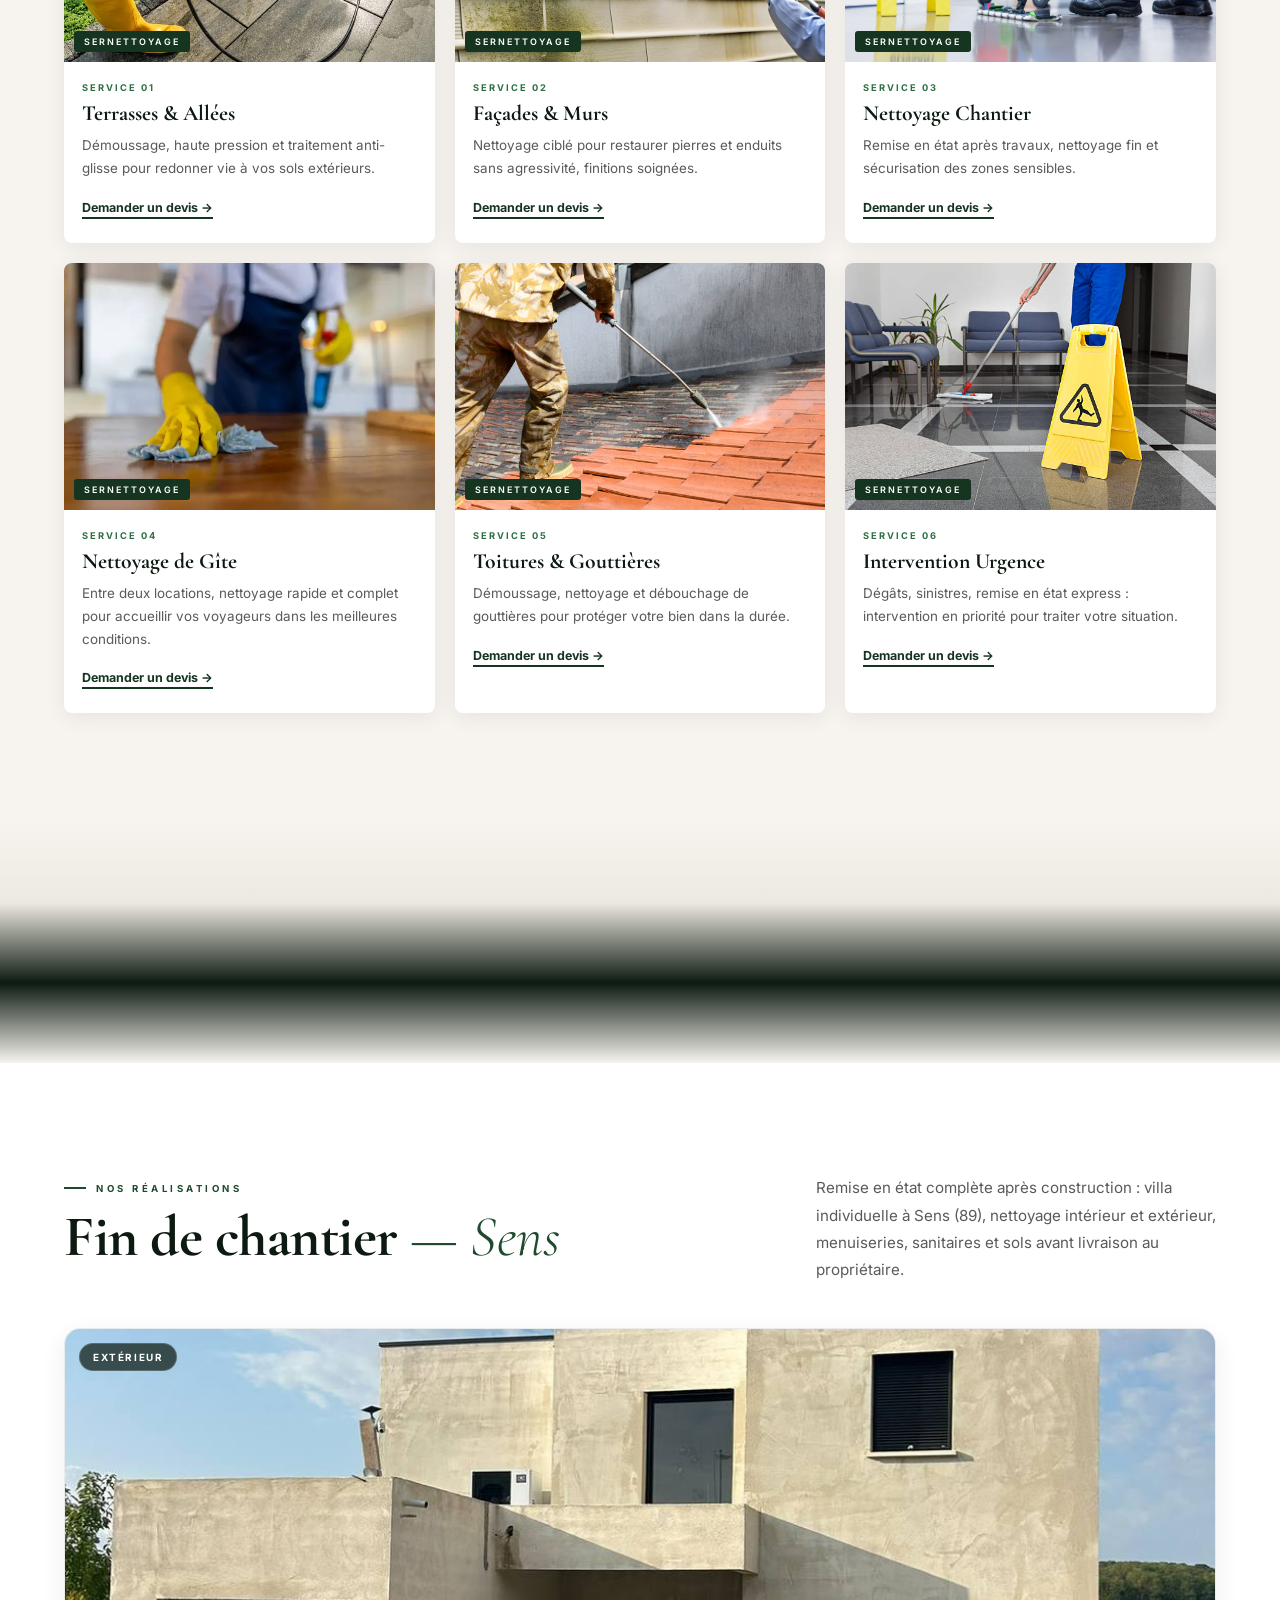
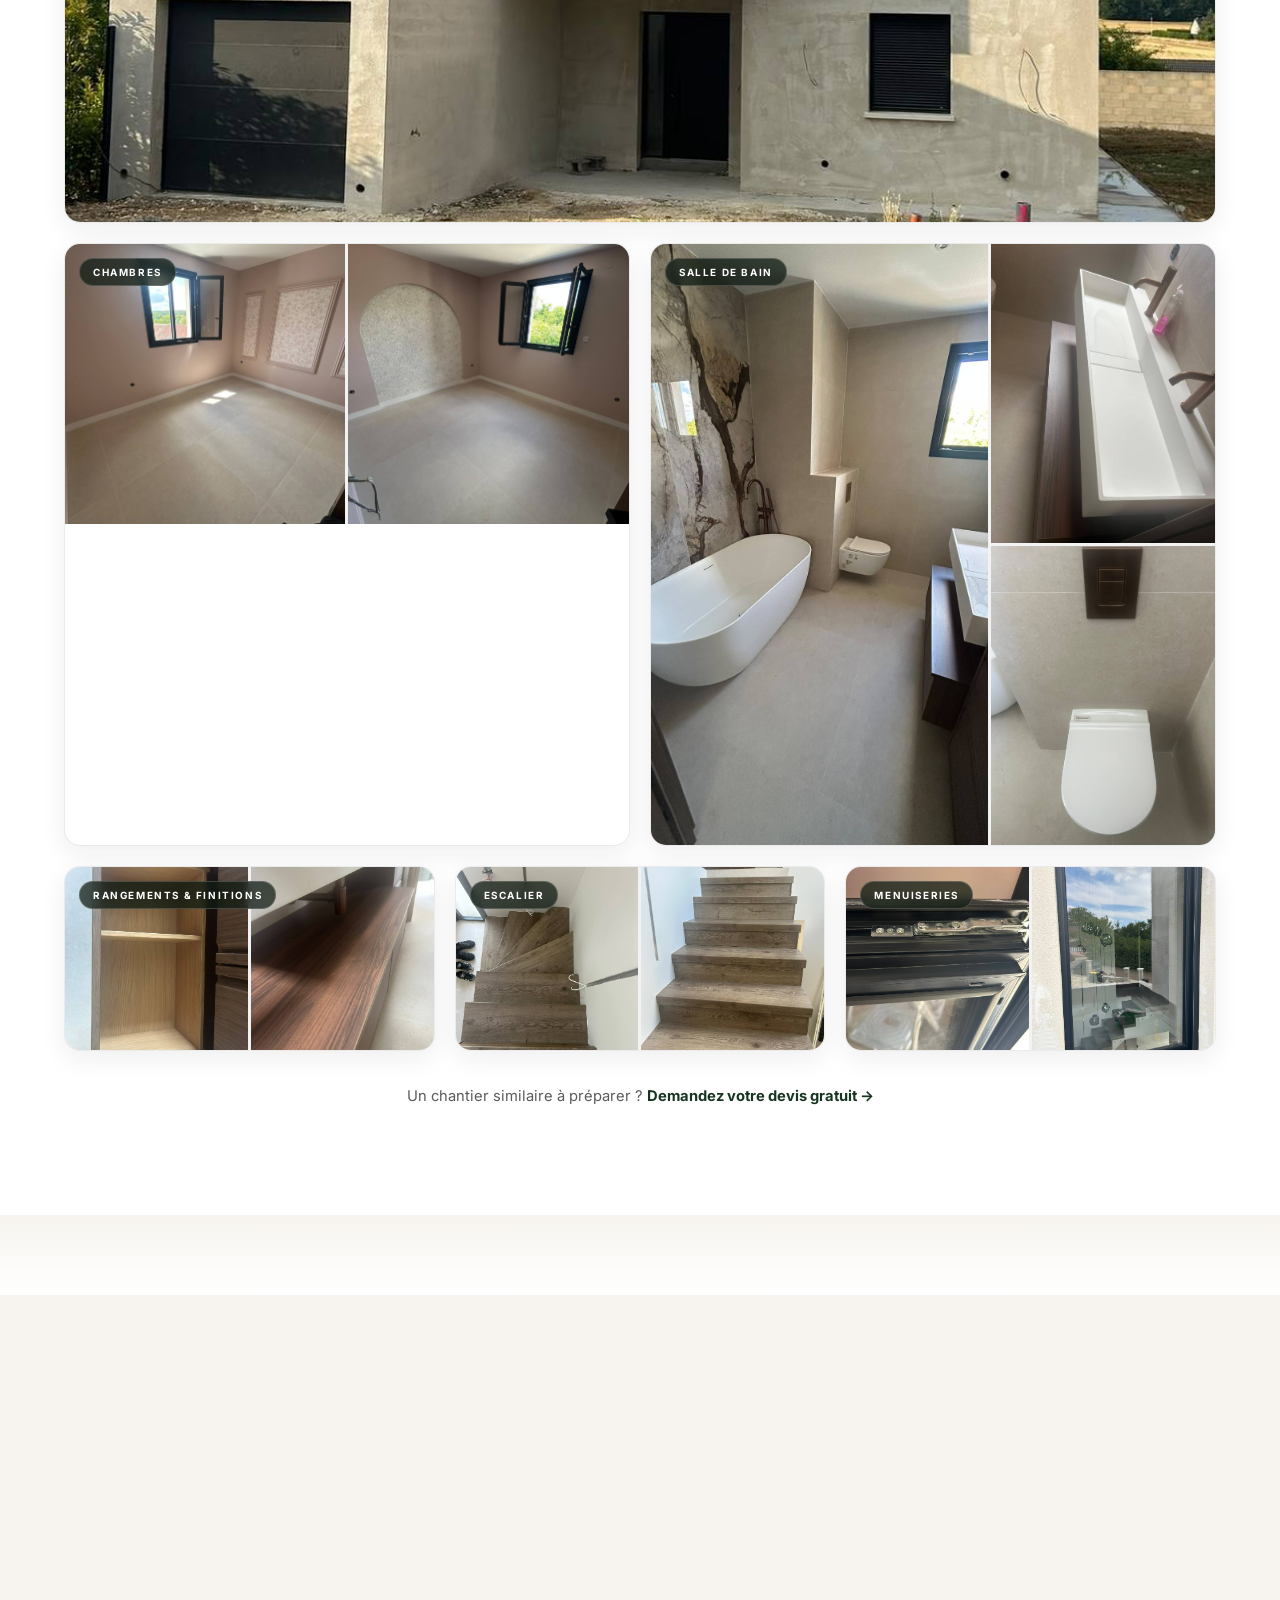
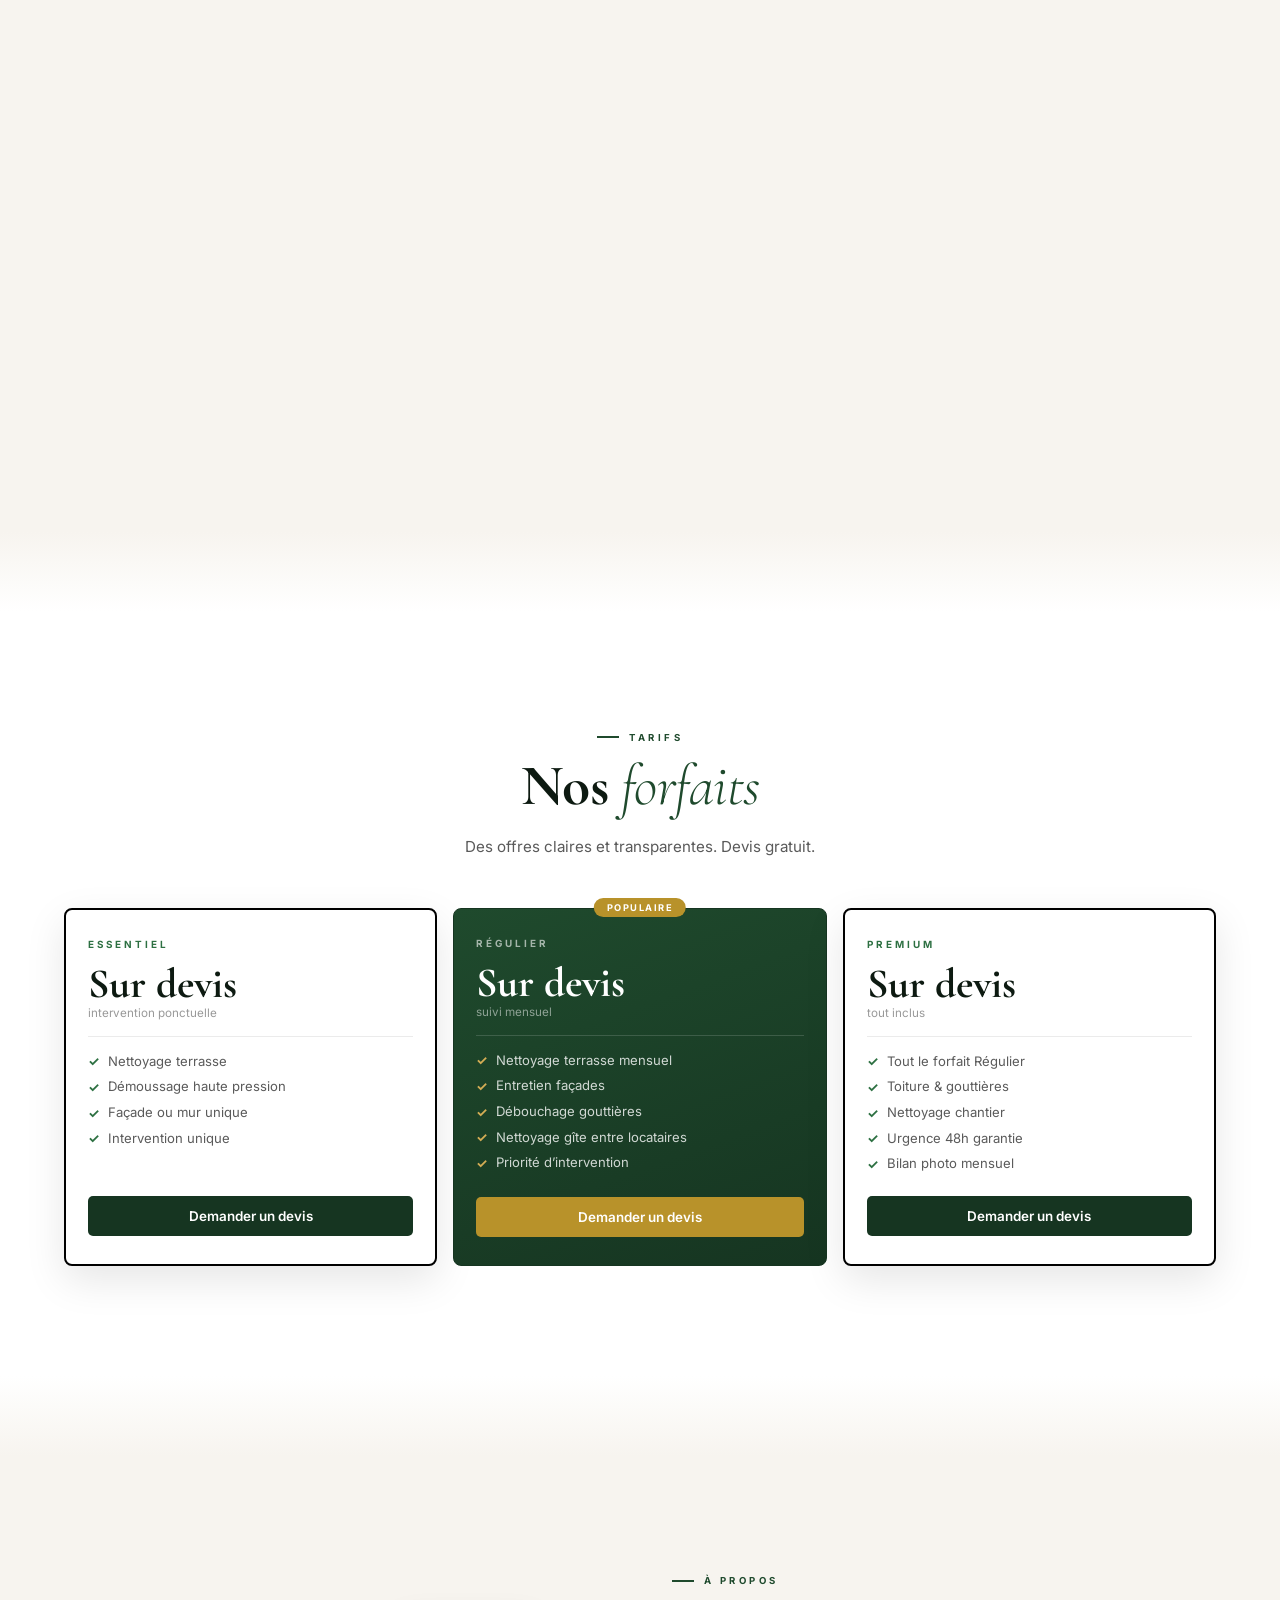
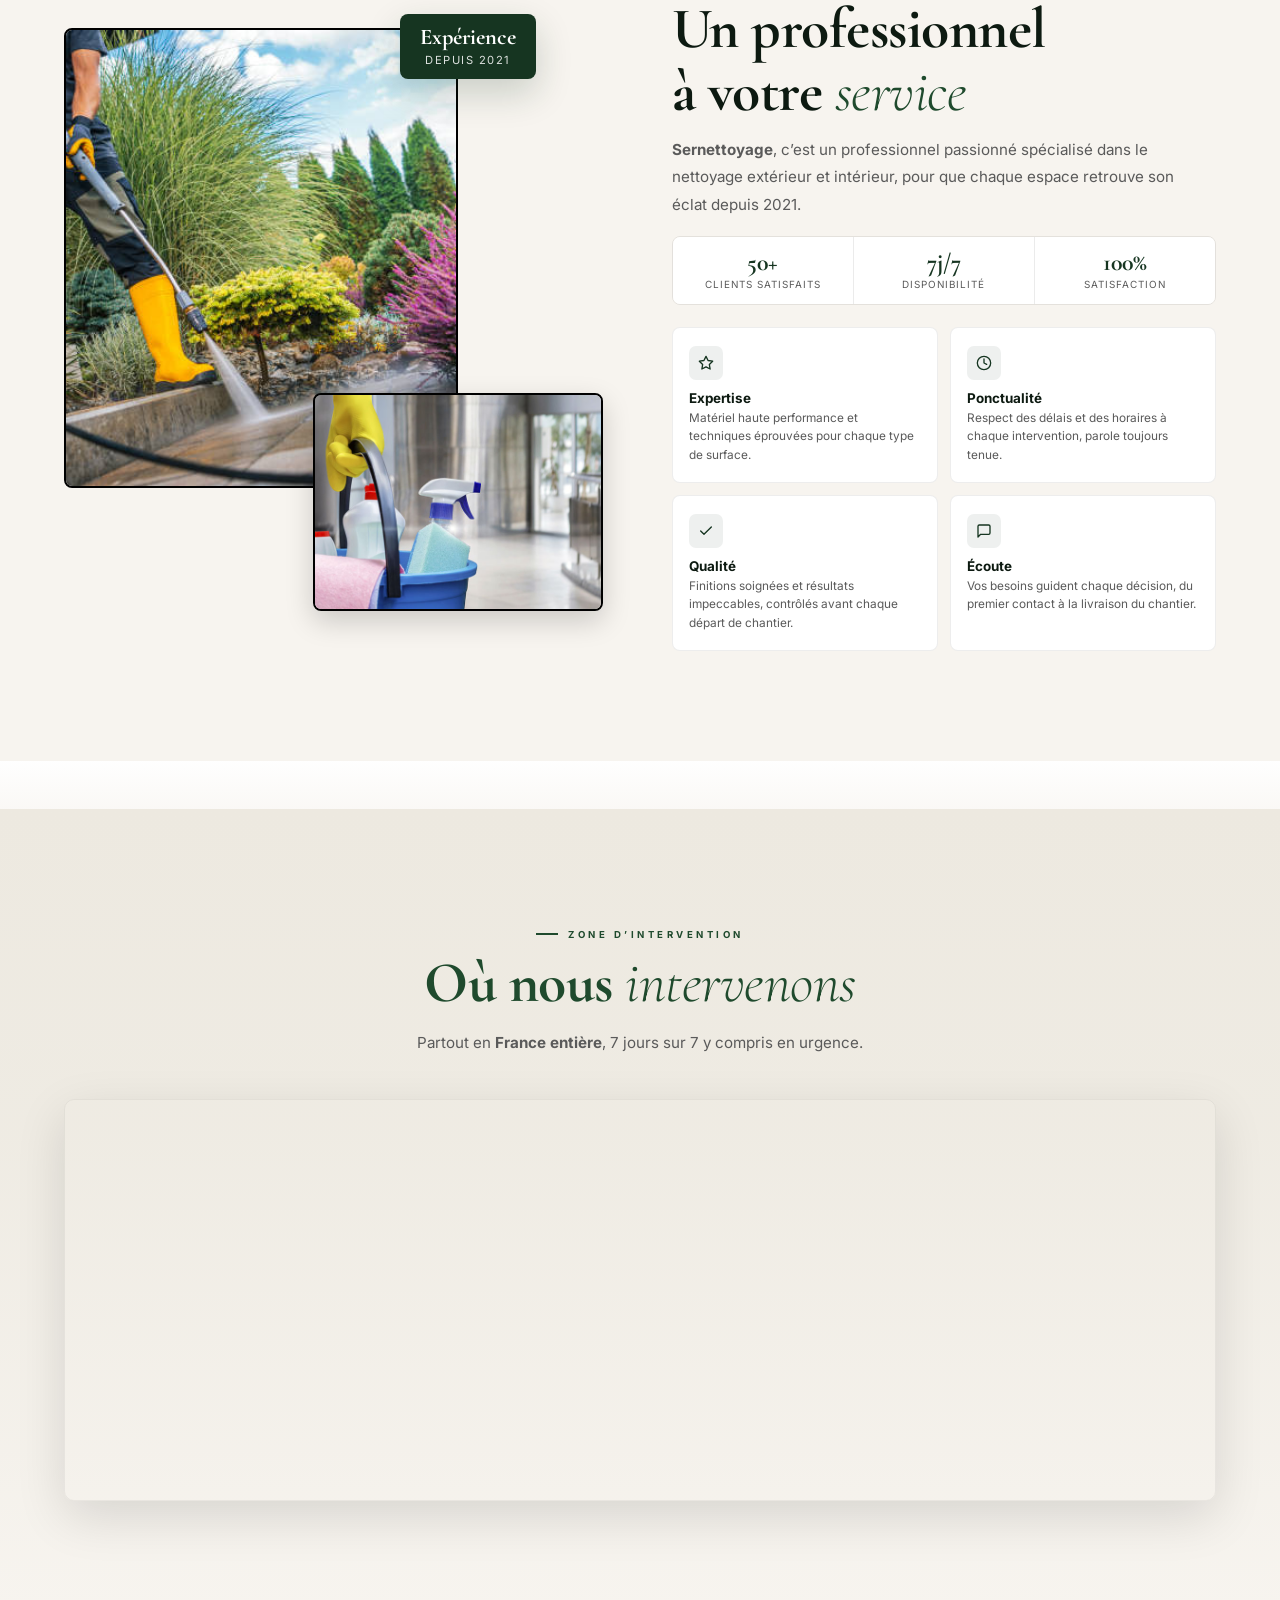
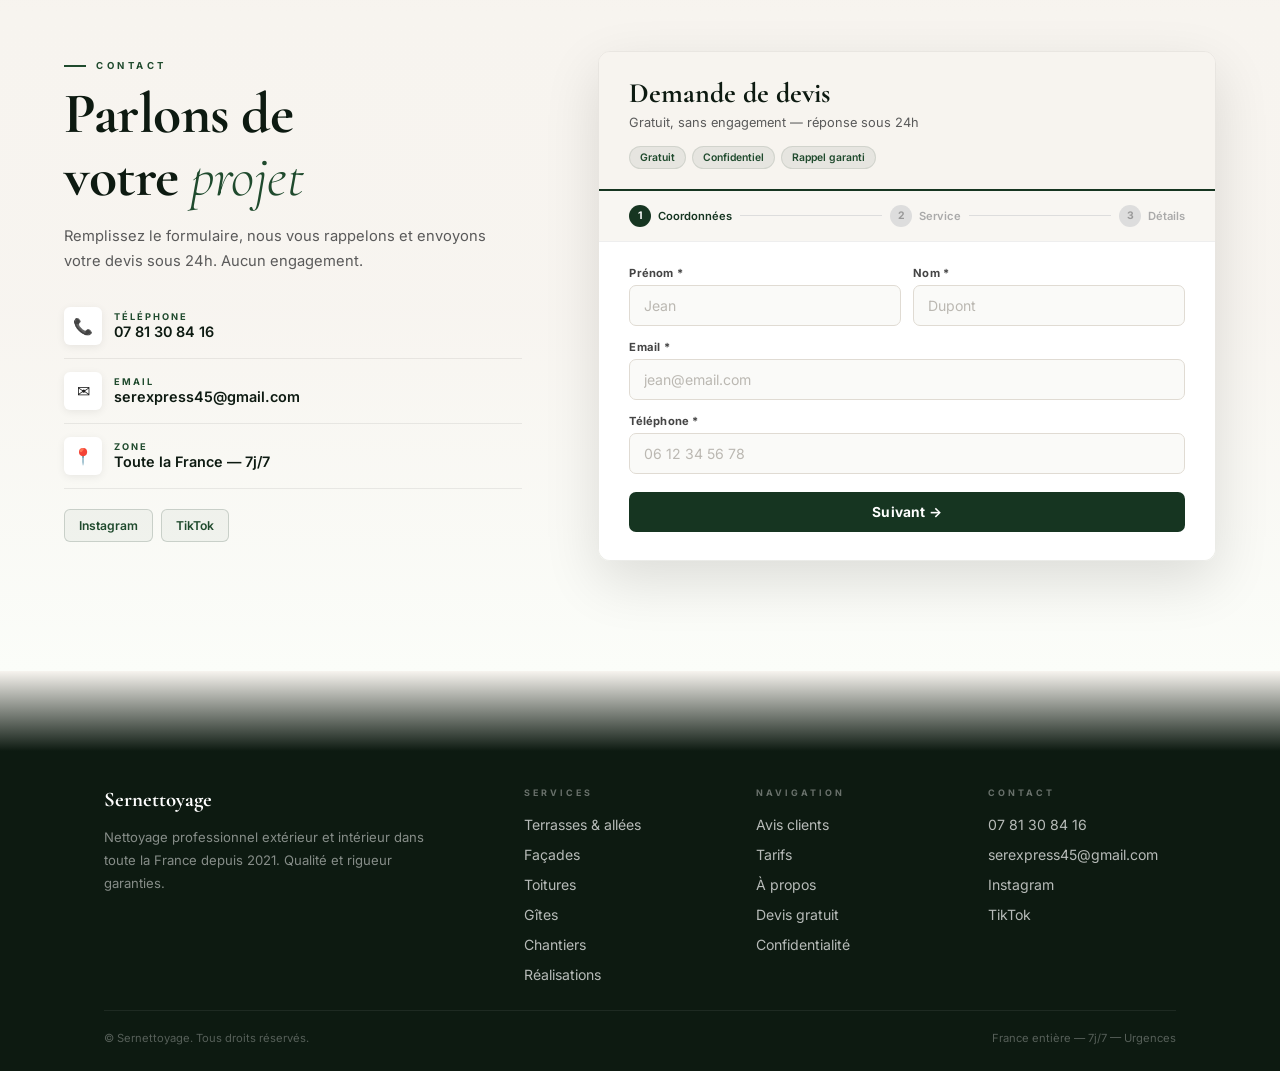
==== commit b294b66b: "Add files via upload" ====
--- a/index.html
+++ b/index.html
@@ -121,6 +121,9 @@
 
 <!-- HERO -->
 <section id="hero">
+  <video class="h-video" autoplay muted loop playsinline preload="auto" poster="hero-poster.jpg">
+    <source src="hero-video.mp4" type="video/mp4">
+  </video>
   <div class="h-fallback"></div>
   <div class="h-ov"></div>
   <div class="h-fade"></div>
--- a/styles.css
+++ b/styles.css
@@ -123,16 +123,17 @@
 .rclose:hover{color:var(--dark)}
 
 /* HERO */
-#hero{position:relative;width:100%;height:100vh;min-height:600px;display:flex;align-items:center;overflow:hidden}
+#hero{position:relative;width:100%;height:100vh;min-height:600px;display:flex;align-items:center;overflow:hidden;background:#0d1a11}
+.h-video{position:absolute;inset:0;width:100%;height:100%;object-fit:cover;object-position:center 30%;z-index:1}
 .h-fallback{
   position:absolute;
   inset:0;
-  /* nouvelle image de fond principale (optimisée pour tous les appareils) */
+  z-index:0;
+  /* image de secours si la vid&#233;o ne charge pas ou est d&#233;sactiv&#233;e */
   background-image: url('fond 3 .png');
   background-position: center center;
   background-size: cover;
   background-repeat: no-repeat;
-  /* fixed gives a polished parallax feel on desktop but can be disabled on small screens */
   background-attachment: fixed;
 }
 
@@ -143,10 +144,14 @@
     /* slight position tweak to keep important content visible on narrow viewports */
     background-position: center 35%;
   }
-}
-.h-ov{position:absolute;inset:0;background:linear-gradient(110deg,rgba(13,26,17,.9) 0%,rgba(13,26,17,.6) 50%,rgba(13,26,17,.2) 100%)}
-.h-fade{position:absolute;bottom:0;left:0;right:0;height:160px;background:linear-gradient(to bottom,transparent,rgba(247,244,239,.35))}
-.h-cnt{position:relative;z-index:2;padding:0 5vw;max-width:820px}
+  .h-video{object-position:center 25%}
+}
+@media(prefers-reduced-motion:reduce){
+  .h-video{display:none}
+}
+.h-ov{position:absolute;inset:0;z-index:2;background:linear-gradient(110deg,rgba(13,26,17,.9) 0%,rgba(13,26,17,.6) 50%,rgba(13,26,17,.2) 100%)}
+.h-fade{position:absolute;bottom:0;left:0;right:0;height:160px;z-index:2;background:linear-gradient(to bottom,transparent,rgba(247,244,239,.35))}
+.h-cnt{position:relative;z-index:3;padding:0 5vw;max-width:820px}
 .h-eyebrow{display:inline-flex;align-items:center;gap:9px;border:1px solid rgba(255,255,255,.25);backdrop-filter:blur(8px);padding:7px 16px;border-radius:100px;margin-bottom:26px;font-size:.66rem;letter-spacing:2px;text-transform:uppercase;color:#fff;font-weight:600;opacity:0;animation:fu .8s .3s forwards}
 .h-dot{width:6px;height:6px;border-radius:50%;background:var(--goldt);animation:blink 2s infinite}
 @keyframes blink{0%,100%{opacity:1}50%{opacity:.15}}
